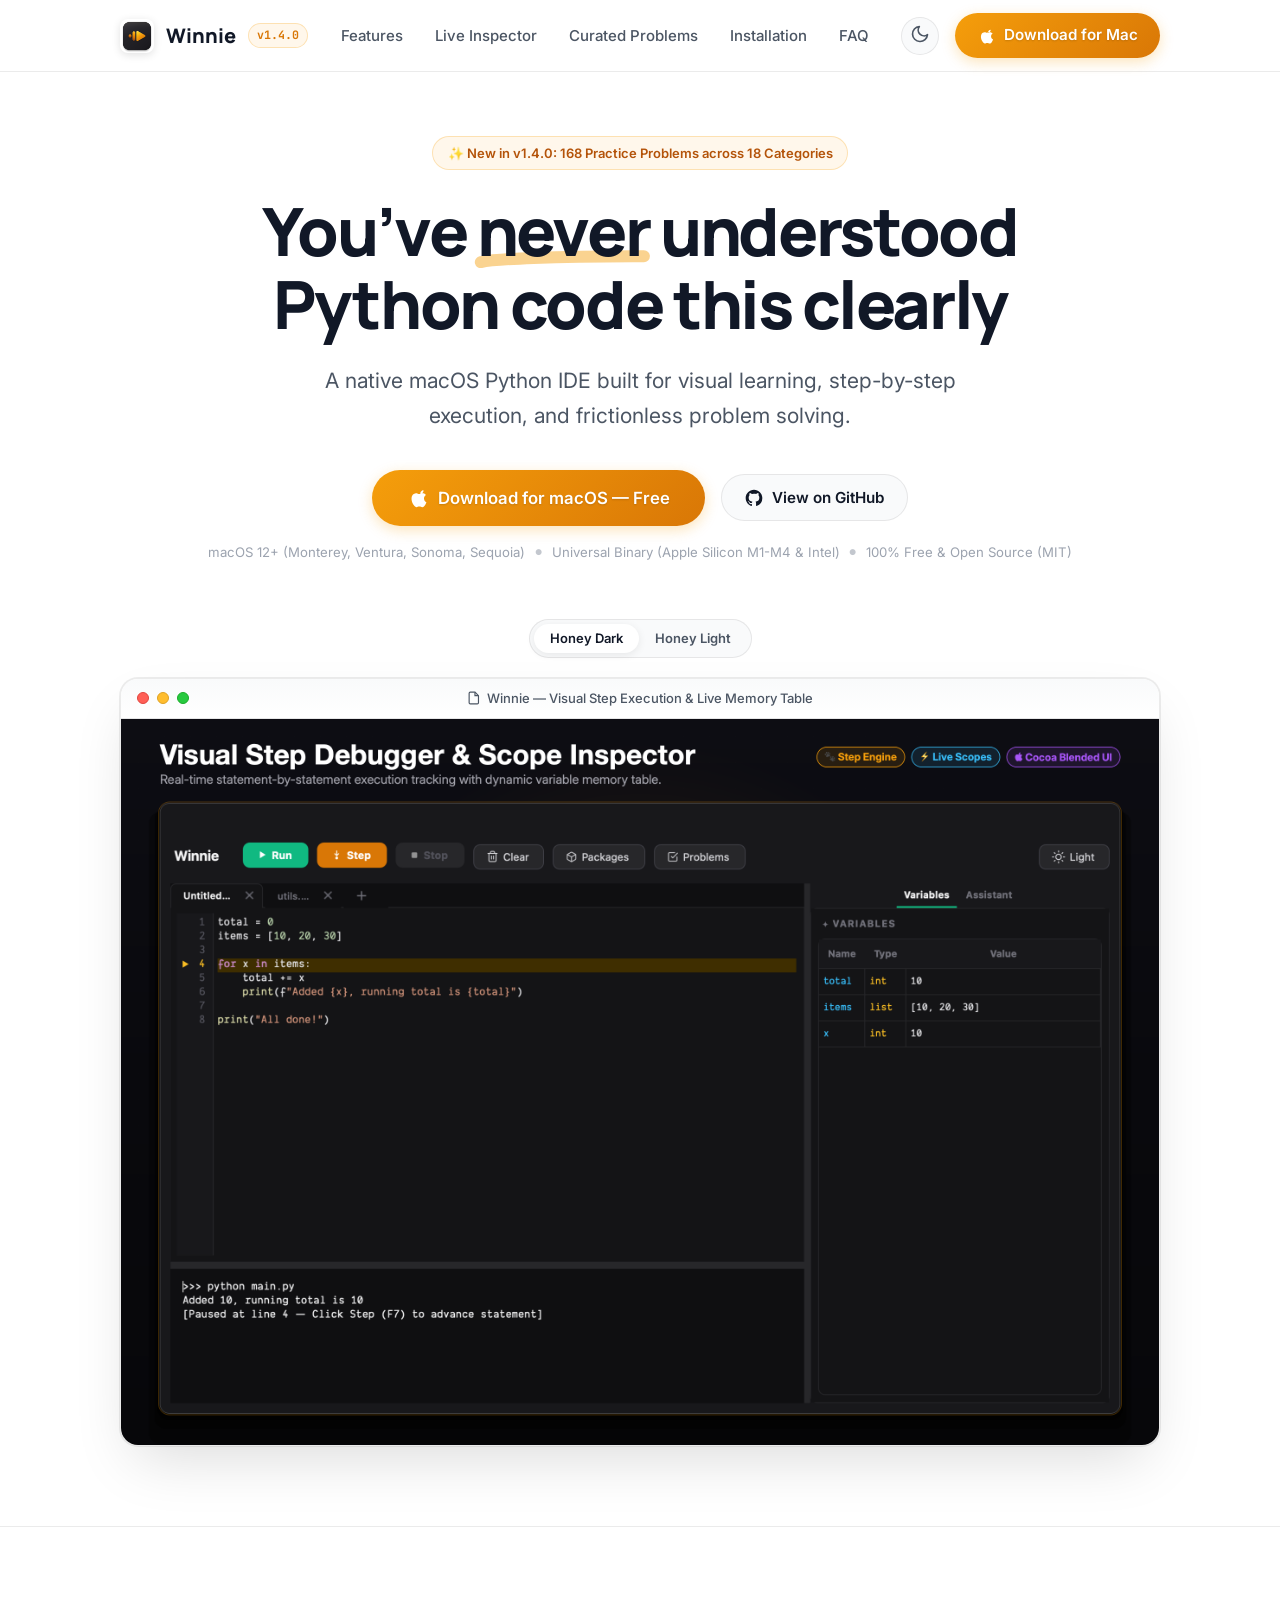
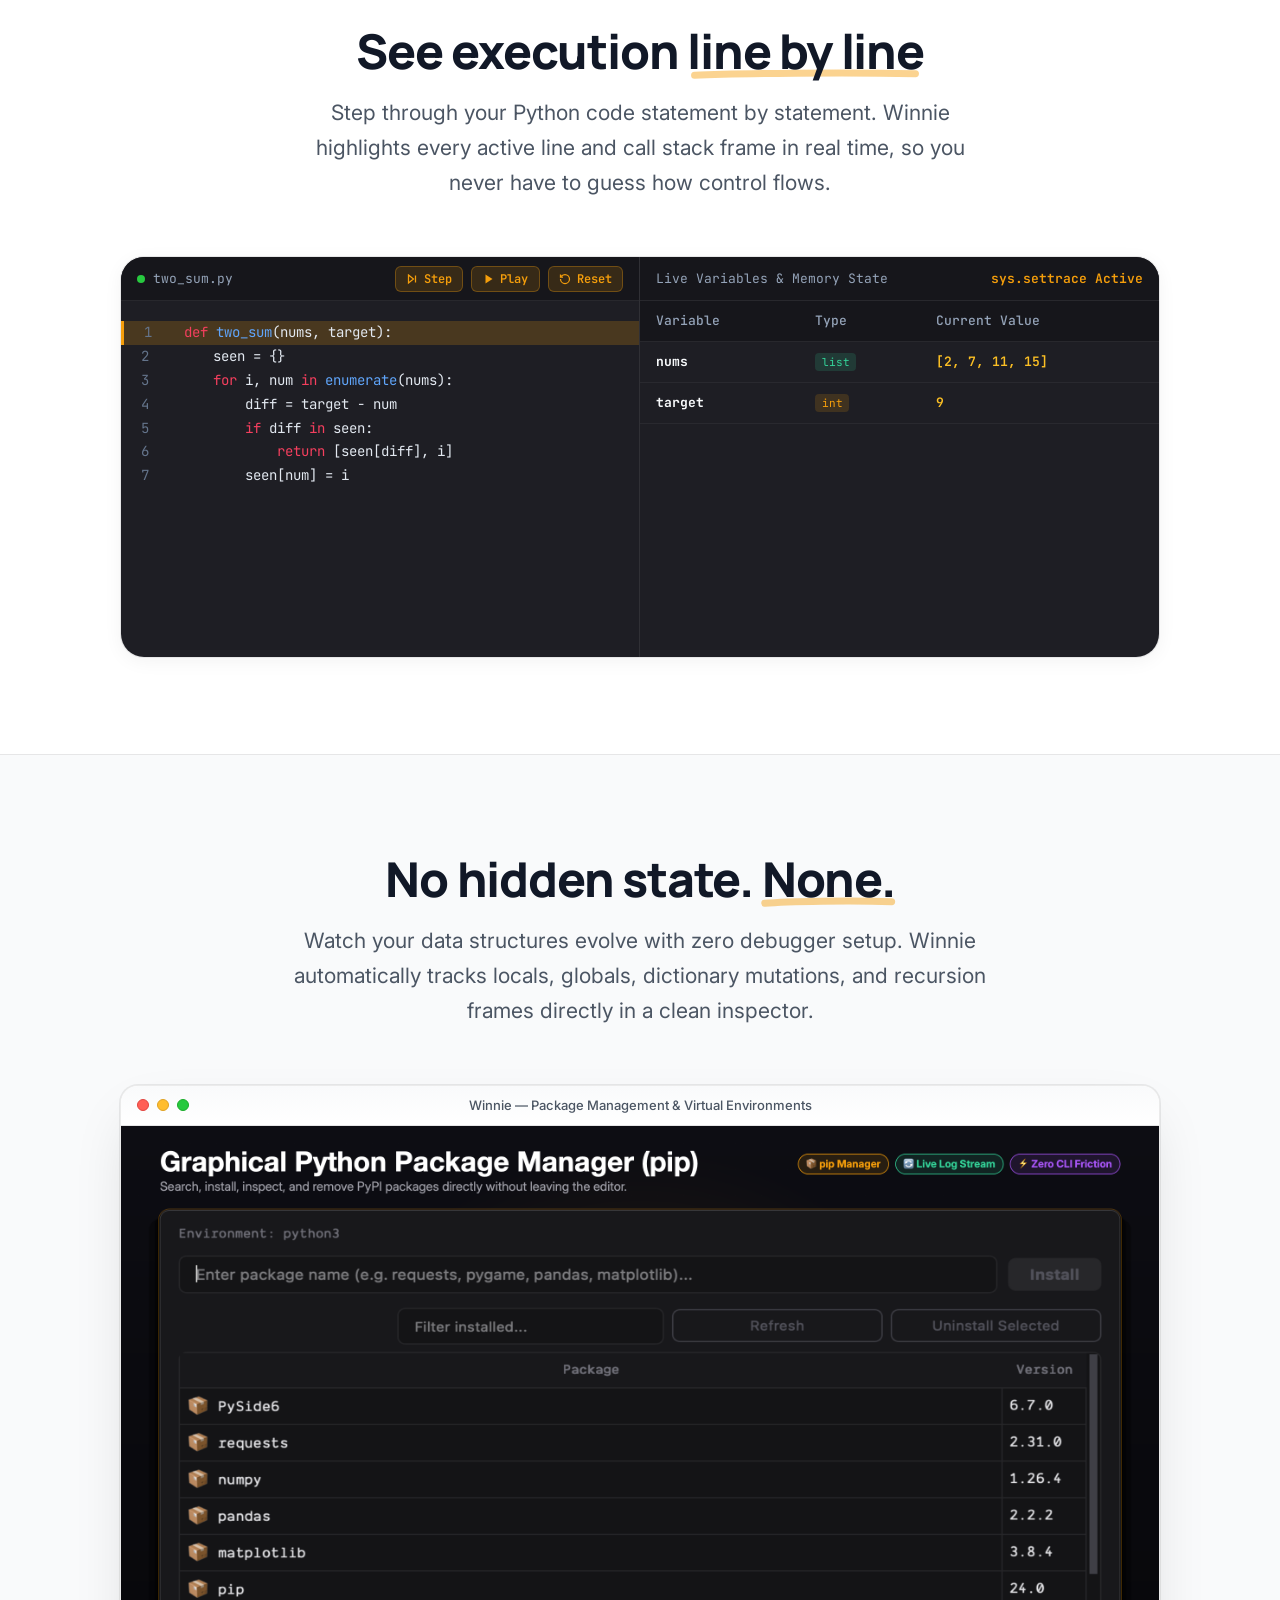
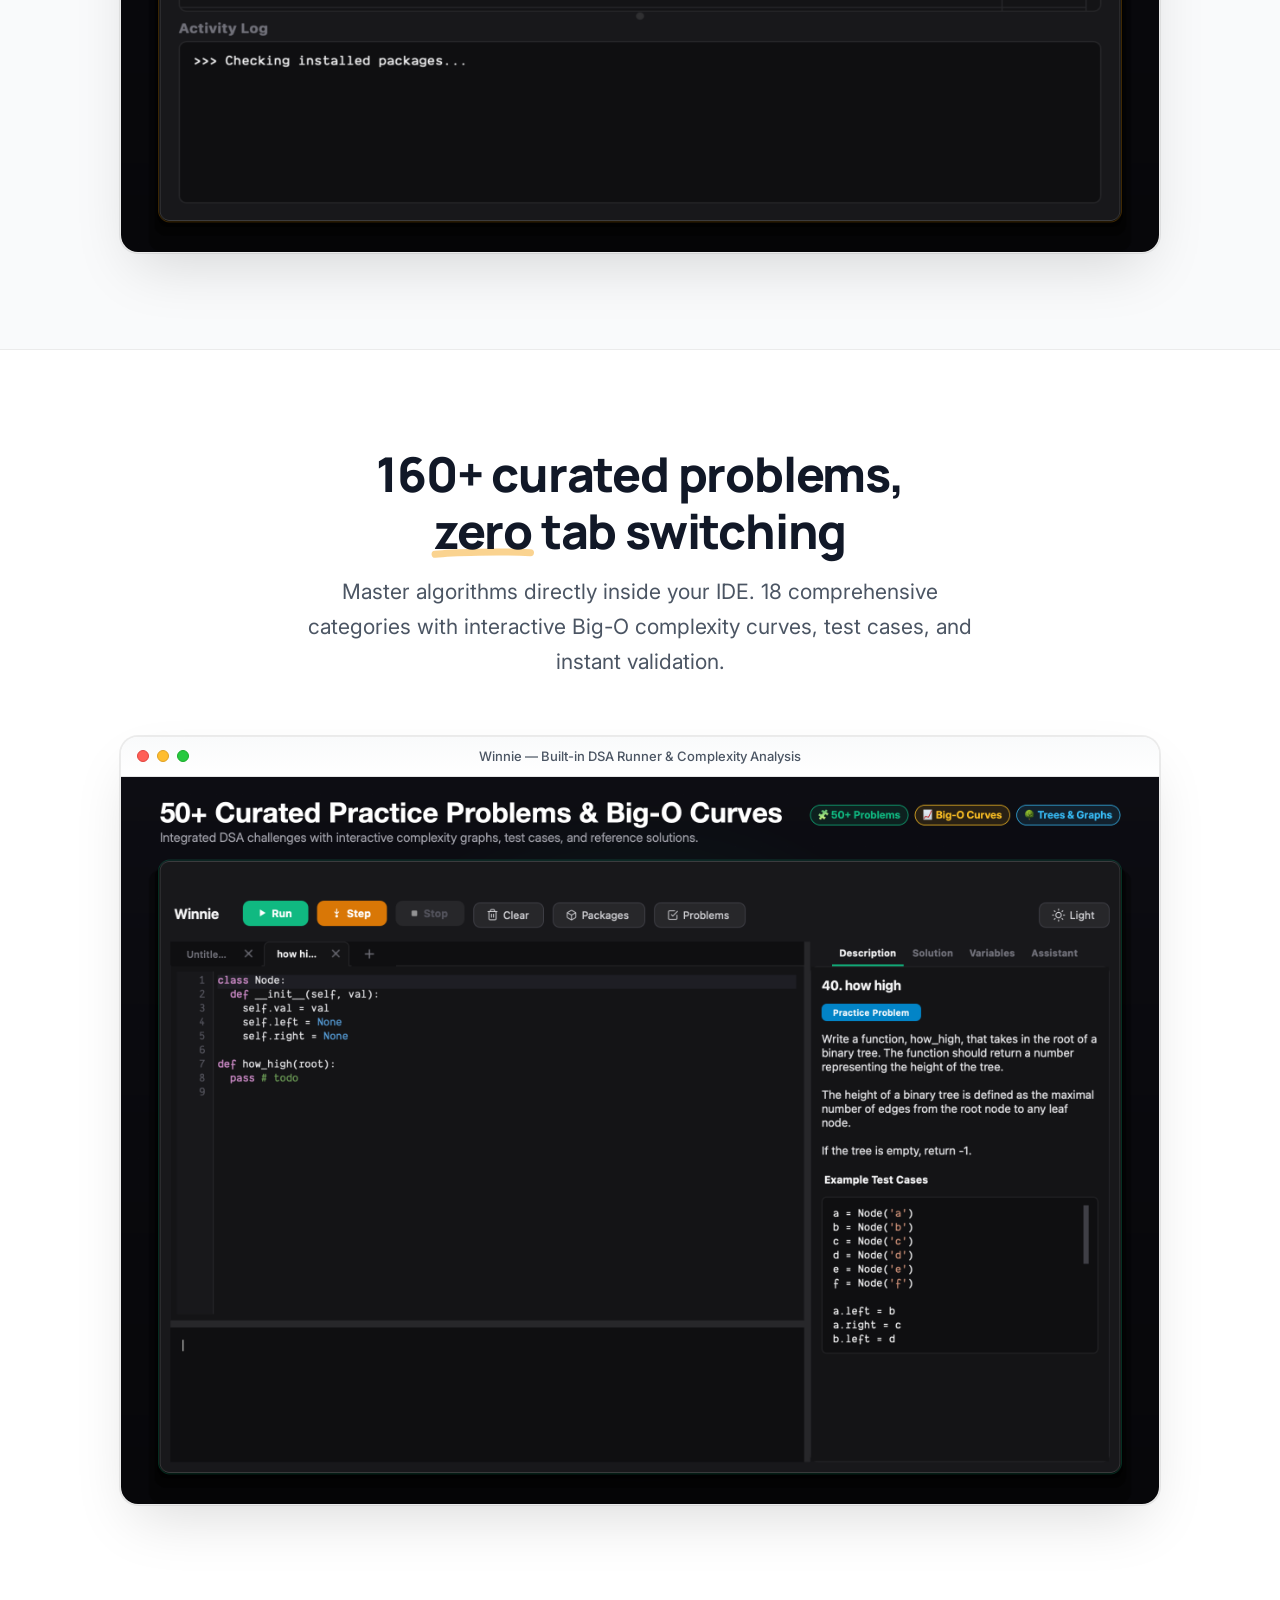
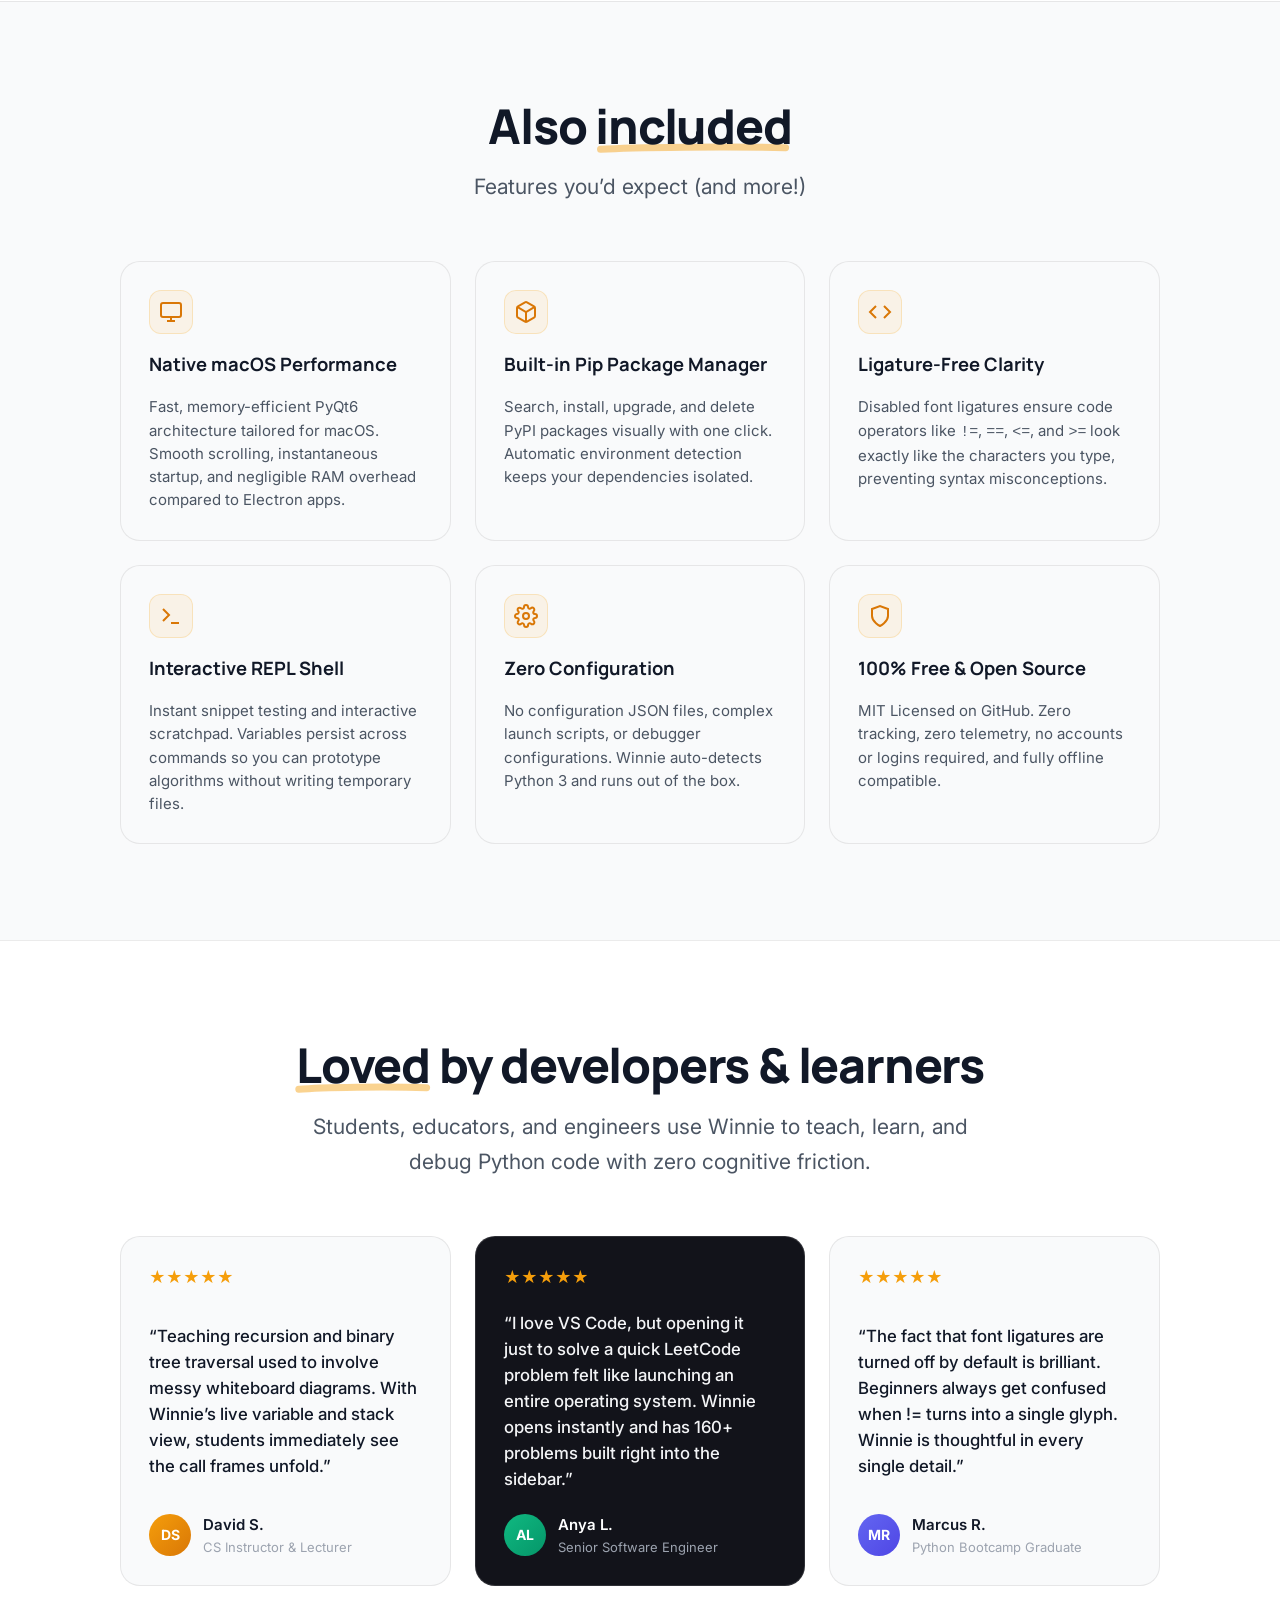
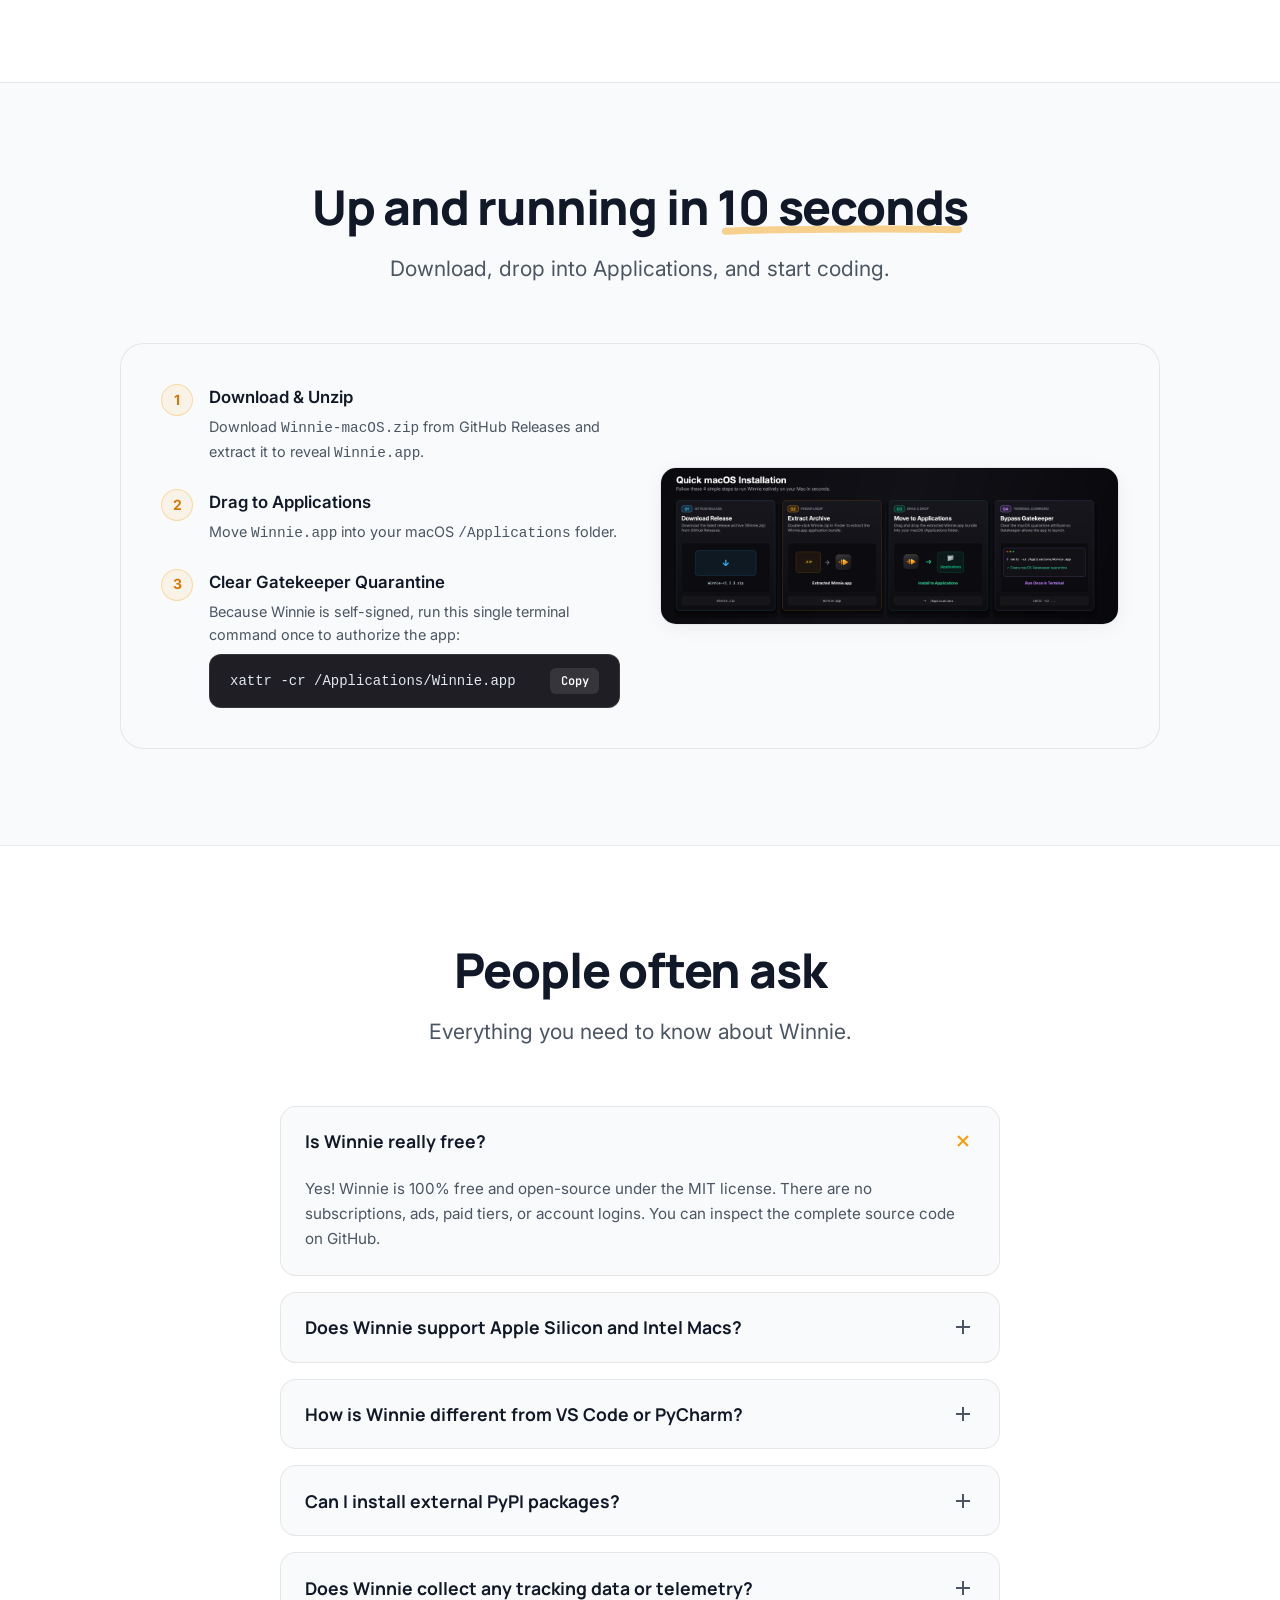
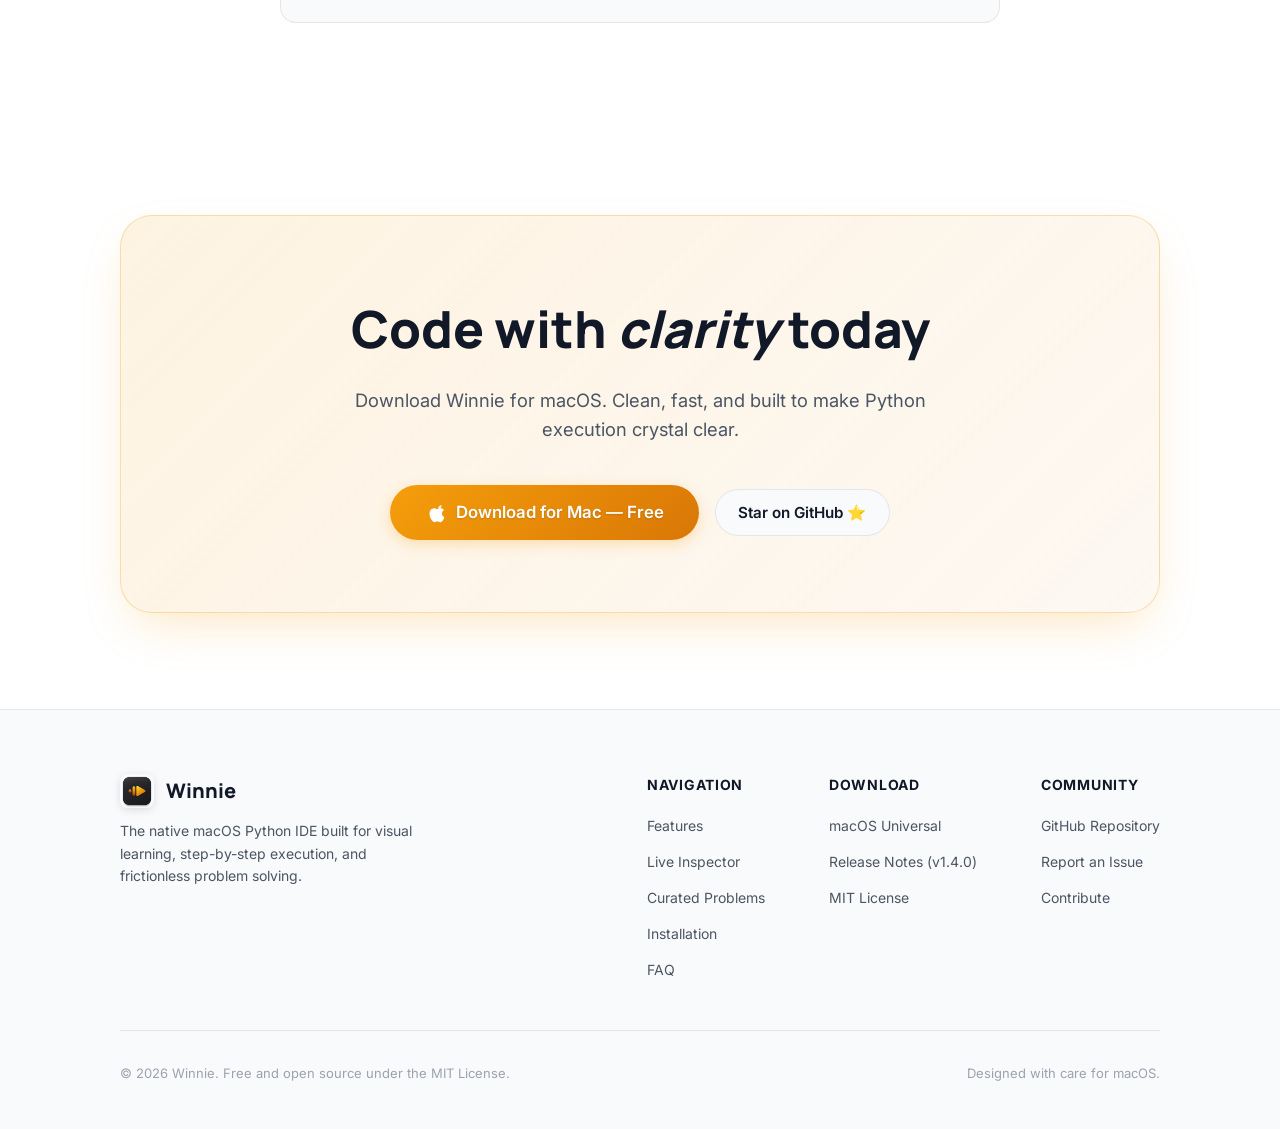
==== index.html @ cd72d13b "Add modern blip-inspired landing page and GitHub Pages deployment workflow" ====
<!DOCTYPE html>
<html lang="en">
<head>
  <meta charset="UTF-8">
  <meta name="viewport" content="width=device-width, initial-scale=1.0">
  <title>Winnie — The Native macOS Python IDE for Visual Learning</title>
  <meta name="description" content="Winnie is a lightweight native macOS Python IDE built for visual learning, statement-by-statement execution, live variable inspection, and 160+ curated DSA practice problems.">
  <link rel="icon" type="image/png" href="assets/Winnie.png">
  <link rel="stylesheet" href="styles.css">
</head>
<body>

  <!-- Site Header / Navigation -->
  <header class="site-header">
    <div class="page-wrap nav-container">
      <a href="#" class="brand-logo" title="Winnie">
        <img src="assets/Winnie.png" alt="Winnie Logo">
        <span>Winnie</span>
        <span class="brand-badge">v1.4.0</span>
      </a>

      <nav class="nav-links">
        <a href="#features">Features</a>
        <a href="#inspector">Live Inspector</a>
        <a href="#problems">Curated Problems</a>
        <a href="#install">Installation</a>
        <a href="#faq">FAQ</a>
      </nav>

      <div class="nav-actions">
        <button id="theme-toggle" class="theme-toggle-btn" aria-label="Toggle Theme" title="Toggle Theme">
          <span id="theme-icon">
            <svg width="20" height="20" viewBox="0 0 24 24" fill="none" stroke="currentColor" stroke-width="2" stroke-linecap="round" stroke-linejoin="round">
              <path d="M21 12.79A9 9 0 1 1 11.21 3 7 7 0 0 0 21 12.79z"></path>
            </svg>
          </span>
        </button>
        <a href="https://github.com/nileshhazra/winnie/releases/latest/download/Winnie-macOS.zip" class="button-brand" title="Download Winnie for macOS">
          <svg width="18" height="18" viewBox="0 0 24 24" fill="currentColor">
            <path d="M18.71 19.5c-.83 1.24-1.71 2.45-3.05 2.47-1.34.03-1.77-.79-3.29-.79-1.53 0-2 .77-3.27.82-1.31.05-2.3-1.32-3.14-2.53C4.25 17 2.94 12.45 4.7 9.39c.87-1.52 2.43-2.48 4.12-2.51 1.28-.02 2.5.87 3.29.87.78 0 2.26-1.07 3.81-.91.65.03 2.47.26 3.64 1.98-.09.06-2.17 1.28-2.15 3.81.03 3.02 2.65 4.03 2.68 4.04-.03.07-.42 1.44-1.38 2.83M15.97 6.37c.62-.75 1.04-1.8 0.92-2.87-.9.04-1.99.6-2.63 1.35-.58.67-1.09 1.74-.95 2.78 1 .08 2.04-.51 2.66-1.26z"/>
          </svg>
          Download for Mac
        </a>
      </div>
    </div>
  </header>

  <!-- Hero Section -->
  <main>
    <section class="hero-section">
      <div class="page-wrap">
        <div class="hero-badge-pill">
          <span>✨ New in v1.4.0: 168 Practice Problems across 18 Categories</span>
        </div>

        <h1 class="text-big-title">
          You’ve <em>never</em> understood Python code this clearly
        </h1>

        <div class="title-wrap" style="margin-top: 1.5rem;">
          <p class="text-headline1">
            A native macOS Python IDE built for visual learning, step-by-step execution, and frictionless problem solving.
          </p>
        </div>

        <div class="hero-cta-group">
          <div class="hero-buttons">
            <a href="https://github.com/nileshhazra/winnie/releases/latest/download/Winnie-macOS.zip" class="button-brand button-brand-large">
              <svg width="22" height="22" viewBox="0 0 24 24" fill="currentColor">
                <path d="M18.71 19.5c-.83 1.24-1.71 2.45-3.05 2.47-1.34.03-1.77-.79-3.29-.79-1.53 0-2 .77-3.27.82-1.31.05-2.3-1.32-3.14-2.53C4.25 17 2.94 12.45 4.7 9.39c.87-1.52 2.43-2.48 4.12-2.51 1.28-.02 2.5.87 3.29.87.78 0 2.26-1.07 3.81-.91.65.03 2.47.26 3.64 1.98-.09.06-2.17 1.28-2.15 3.81.03 3.02 2.65 4.03 2.68 4.04-.03.07-.42 1.44-1.38 2.83M15.97 6.37c.62-.75 1.04-1.8 0.92-2.87-.9.04-1.99.6-2.63 1.35-.58.67-1.09 1.74-.95 2.78 1 .08 2.04-.51 2.66-1.26z"/>
              </svg>
              Download for macOS — Free
            </a>
            <a href="https://github.com/nileshhazra/winnie" target="_blank" rel="noopener" class="button-secondary button-brand-large">
              <svg width="20" height="20" viewBox="0 0 24 24" fill="currentColor">
                <path fill-rule="evenodd" clip-rule="evenodd" d="M12 2C6.477 2 2 6.484 2 12.017c0 4.425 2.865 8.18 6.839 9.504.5.092.682-.217.682-.483 0-.237-.008-.868-.013-1.703-2.782.605-3.369-1.343-3.369-1.343-.454-1.158-1.11-1.466-1.11-1.466-.908-.62.069-.608.069-.608 1.003.07 1.53 1.032 1.53 1.032.892 1.53 2.341 1.088 2.91.832.092-.647.35-1.088.636-1.338-2.22-.253-4.555-1.113-4.555-4.951 0-1.093.39-1.988 1.029-2.688-.103-.253-.446-1.272.098-2.65 0 0 .84-.27 2.75 1.026A9.564 9.564 0 0112 6.844c.85.004 1.705.115 2.504.337 1.909-1.296 2.747-1.027 2.747-1.027.546 1.379.202 2.398.1 2.651.64.7 1.028 1.595 1.028 2.688 0 3.848-2.339 4.695-4.566 4.943.359.309.678.92.678 1.855 0 1.338-.012 2.419-.012 2.747 0 .268.18.58.688.482A10.019 10.019 0 0022 12.017C22 6.484 17.522 2 12 2z"/>
              </svg>
              View on GitHub
            </a>
          </div>

          <div class="hero-subnotes">
            <span>macOS 12+ (Monterey, Ventura, Sonoma, Sequoia)</span>
            <span class="dot">●</span>
            <span>Universal Binary (Apple Silicon M1-M4 &amp; Intel)</span>
            <span class="dot">●</span>
            <span>100% Free &amp; Open Source (MIT)</span>
          </div>
        </div>

        <!-- Showcase Window Mockup with Dark/Light Switcher -->
        <div class="showcase-window-container">
          <div class="window-mode-switch">
            <button id="tab-dark" class="mode-tab active">Honey Dark</button>
            <button id="tab-light" class="mode-tab">Honey Light</button>
          </div>

          <div class="mac-window">
            <div class="mac-titlebar">
              <div class="traffic-lights">
                <span class="close"></span>
                <span class="minimize"></span>
                <span class="zoom"></span>
              </div>
              <div class="window-title">
                <svg width="14" height="14" viewBox="0 0 24 24" fill="none" stroke="currentColor" stroke-width="2">
                  <path d="M14 2H6a2 2 0 0 0-2 2v16a2 2 0 0 0 2 2h12a2 2 0 0 0 2-2V8z"></path>
                  <polyline points="14 2 14 8 20 8"></polyline>
                </svg>
                Winnie — Visual Step Execution &amp; Live Memory Table
              </div>
            </div>
            <div class="window-preview-viewport">
              <img id="showcase-img-dark" src="assets/winnie-dark-showcase.png" alt="Winnie Python IDE in Dark Mode">
              <img id="showcase-img-light" src="assets/winnie-light-showcase.png" alt="Winnie Python IDE in Light Mode" class="hidden">
            </div>
          </div>
        </div>
      </div>
    </section>

    <!-- Section 1: Alternating Big Card - Line by Line Stepping -->
    <section id="features" class="feature-section">
      <div class="page-wrap">
        <div class="lockup">
          <div class="title-wrap">
            <h2 class="text-title1">
              See execution <em>line by line</em>
            </h2>
            <p class="text-headline1" style="margin-top: 1rem;">
              Step through your Python code statement by statement. Winnie highlights every active line and call stack frame in real time, so you never have to guess how control flows.
            </p>
          </div>
        </div>

        <!-- Interactive Stepper Simulator -->
        <div class="feature-card">
          <div class="stepper-widget">
            <!-- Left: Code Stepper -->
            <div class="stepper-editor">
              <div class="stepper-header">
                <div style="display: flex; align-items: center; gap: 0.5rem;">
                  <span style="display: inline-block; width: 8px; height: 8px; border-radius: 50%; background: #27C93F;"></span>
                  <span>two_sum.py</span>
                </div>
                <div class="stepper-controls">
                  <button id="step-btn" class="stepper-btn" title="Step Next Statement">
                    <svg width="12" height="12" viewBox="0 0 24 24" fill="none" stroke="currentColor" stroke-width="2.5"><polygon points="5 4 15 12 5 20 5 4"></polygon><line x1="19" y1="5" x2="19" y2="19"></line></svg>
                    Step
                  </button>
                  <button id="play-btn" class="stepper-btn" title="Auto Step">
                    <svg width="12" height="12" viewBox="0 0 24 24" fill="currentColor"><polygon points="5 3 19 12 5 21 5 3"></polygon></svg>
                    Play
                  </button>
                  <button id="reset-btn" class="stepper-btn" title="Reset execution">
                    <svg width="12" height="12" viewBox="0 0 24 24" fill="none" stroke="currentColor" stroke-width="2.5"><path d="M3 12a9 9 0 1 0 9-9 9.75 9.75 0 0 0-6.74 2.74L3 8"></path><path d="M3 3v5h5"></path></svg>
                    Reset
                  </button>
                </div>
              </div>

              <div class="stepper-code">
                <div class="code-line active" data-line="1">
                  <span class="line-num">1</span>
                  <span class="line-text"><span class="token-keyword">def</span> <span class="token-func">two_sum</span>(nums, target):</span>
                </div>
                <div class="code-line" data-line="2">
                  <span class="line-num">2</span>
                  <span class="line-text">&nbsp;&nbsp;&nbsp;&nbsp;seen = {}</span>
                </div>
                <div class="code-line" data-line="3">
                  <span class="line-num">3</span>
                  <span class="line-text">&nbsp;&nbsp;&nbsp;&nbsp;<span class="token-keyword">for</span> i, num <span class="token-keyword">in</span> <span class="token-func">enumerate</span>(nums):</span>
                </div>
                <div class="code-line" data-line="4">
                  <span class="line-num">4</span>
                  <span class="line-text">&nbsp;&nbsp;&nbsp;&nbsp;&nbsp;&nbsp;&nbsp;&nbsp;diff = target - num</span>
                </div>
                <div class="code-line" data-line="5">
                  <span class="line-num">5</span>
                  <span class="line-text">&nbsp;&nbsp;&nbsp;&nbsp;&nbsp;&nbsp;&nbsp;&nbsp;<span class="token-keyword">if</span> diff <span class="token-keyword">in</span> seen:</span>
                </div>
                <div class="code-line" data-line="6">
                  <span class="line-num">6</span>
                  <span class="line-text">&nbsp;&nbsp;&nbsp;&nbsp;&nbsp;&nbsp;&nbsp;&nbsp;&nbsp;&nbsp;&nbsp;&nbsp;<span class="token-keyword">return</span> [seen[diff], i]</span>
                </div>
                <div class="code-line" data-line="7">
                  <span class="line-num">7</span>
                  <span class="line-text">&nbsp;&nbsp;&nbsp;&nbsp;&nbsp;&nbsp;&nbsp;&nbsp;seen[num] = i</span>
                </div>
              </div>
            </div>

            <!-- Right: Live Variable Inspector Table -->
            <div class="stepper-inspector">
              <div class="stepper-header">
                <span>Live Variables &amp; Memory State</span>
                <span style="color: #F59E0B; font-weight: 600;">sys.settrace Active</span>
              </div>
              <table class="inspector-table">
                <thead>
                  <tr>
                    <th>Variable</th>
                    <th>Type</th>
                    <th>Current Value</th>
                  </tr>
                </thead>
                <tbody id="inspector-body">
                  <!-- Populated dynamically via JS -->
                </tbody>
              </table>
            </div>
          </div>
        </div>
      </div>
    </section>

    <!-- Section 2: Alternating Big Card - Live Memory Inspector -->
    <section id="inspector" class="feature-section" style="background-color: var(--bg-page-alt);">
      <div class="page-wrap">
        <div class="lockup">
          <div class="title-wrap">
            <h2 class="text-title1">
              No hidden state. <em>None.</em>
            </h2>
            <p class="text-headline1" style="margin-top: 1rem;">
              Watch your data structures evolve with zero debugger setup. Winnie automatically tracks locals, globals, dictionary mutations, and recursion frames directly in a clean inspector.
            </p>
          </div>
        </div>

        <div class="mac-window">
          <div class="mac-titlebar">
            <div class="traffic-lights">
              <span class="close"></span>
              <span class="minimize"></span>
              <span class="zoom"></span>
            </div>
            <div class="window-title">
              Winnie — Package Management &amp; Virtual Environments
            </div>
          </div>
          <div class="window-preview-viewport">
            <img src="assets/winnie-packages-showcase.png" alt="Winnie Package Manager and Live Environment">
          </div>
        </div>
      </div>
    </section>

    <!-- Section 3: Alternating Big Card - Curated DSA Problem Suite -->
    <section id="problems" class="feature-section">
      <div class="page-wrap">
        <div class="lockup">
          <div class="title-wrap">
            <h2 class="text-title1">
              160+ curated problems, <em>zero</em> tab switching
            </h2>
            <p class="text-headline1" style="margin-top: 1rem;">
              Master algorithms directly inside your IDE. 18 comprehensive categories with interactive Big-O complexity curves, test cases, and instant validation.
            </p>
          </div>
        </div>

        <div class="mac-window">
          <div class="mac-titlebar">
            <div class="traffic-lights">
              <span class="close"></span>
              <span class="minimize"></span>
              <span class="zoom"></span>
            </div>
            <div class="window-title">
              Winnie — Built-in DSA Runner &amp; Complexity Analysis
            </div>
          </div>
          <div class="window-preview-viewport">
            <img src="assets/winnie-problems-showcase.png" alt="Winnie Curated Problems with Big-O Complexity Graph">
          </div>
        </div>
      </div>
    </section>

    <!-- Section 4: Bento Grid ("Also included") -->
    <section class="feature-section" style="background-color: var(--bg-page-alt);">
      <div class="page-wrap">
        <div class="lockup">
          <div class="title-wrap">
            <h2 class="text-title1">
              Also <em>included</em>
            </h2>
            <p class="text-headline1" style="margin-top: 1rem;">
              Features you’d expect (and more!)
            </p>
          </div>
        </div>

        <div class="bento-grid">
          <!-- Card 1 -->
          <div class="bento-card">
            <div class="bento-icon">
              <svg width="24" height="24" viewBox="0 0 24 24" fill="none" stroke="currentColor" stroke-width="2">
                <rect x="2" y="3" width="20" height="14" rx="2" ry="2"></rect>
                <line x1="8" y1="21" x2="16" y2="21"></line>
                <line x1="12" y1="17" x2="12" y2="21"></line>
              </svg>
            </div>
            <h4>Native macOS Performance</h4>
            <p>Fast, memory-efficient PyQt6 architecture tailored for macOS. Smooth scrolling, instantaneous startup, and negligible RAM overhead compared to Electron apps.</p>
          </div>

          <!-- Card 2 -->
          <div class="bento-card">
            <div class="bento-icon">
              <svg width="24" height="24" viewBox="0 0 24 24" fill="none" stroke="currentColor" stroke-width="2">
                <path d="M21 16V8a2 2 0 0 0-1-1.73l-7-4a2 2 0 0 0-2 0l-7 4A2 2 0 0 0 3 8v8a2 2 0 0 0 1 1.73l7 4a2 2 0 0 0 2 0l7-4A2 2 0 0 0 21 16z"></path>
                <polyline points="3.27 6.96 12 12.01 20.73 6.96"></polyline>
                <line x1="12" y1="22.08" x2="12" y2="12"></line>
              </svg>
            </div>
            <h4>Built-in Pip Package Manager</h4>
            <p>Search, install, upgrade, and delete PyPI packages visually with one click. Automatic environment detection keeps your dependencies isolated.</p>
          </div>

          <!-- Card 3 -->
          <div class="bento-card">
            <div class="bento-icon">
              <svg width="24" height="24" viewBox="0 0 24 24" fill="none" stroke="currentColor" stroke-width="2">
                <polyline points="16 18 22 12 16 6"></polyline>
                <polyline points="8 6 2 12 8 18"></polyline>
              </svg>
            </div>
            <h4>Ligature-Free Clarity</h4>
            <p>Disabled font ligatures ensure code operators like <code>!=</code>, <code>==</code>, <code>&lt;=</code>, and <code>&gt;=</code> look exactly like the characters you type, preventing syntax misconceptions.</p>
          </div>

          <!-- Card 4 -->
          <div class="bento-card">
            <div class="bento-icon">
              <svg width="24" height="24" viewBox="0 0 24 24" fill="none" stroke="currentColor" stroke-width="2">
                <polyline points="4 17 10 11 4 5"></polyline>
                <line x1="12" y1="19" x2="20" y2="19"></line>
              </svg>
            </div>
            <h4>Interactive REPL Shell</h4>
            <p>Instant snippet testing and interactive scratchpad. Variables persist across commands so you can prototype algorithms without writing temporary files.</p>
          </div>

          <!-- Card 5 -->
          <div class="bento-card">
            <div class="bento-icon">
              <svg width="24" height="24" viewBox="0 0 24 24" fill="none" stroke="currentColor" stroke-width="2">
                <circle cx="12" cy="12" r="3"></circle>
                <path d="M19.4 15a1.65 1.65 0 0 0 .33 1.82l.06.06a2 2 0 0 1 0 2.83 2 2 0 0 1-2.83 0l-.06-.06a1.65 1.65 0 0 0-1.82-.33 1.65 1.65 0 0 0-1 1.51V21a2 2 0 0 1-2 2 2 2 0 0 1-2-2v-.09A1.65 1.65 0 0 0 9 19.4a1.65 1.65 0 0 0-1.82.33l-.06.06a2 2 0 0 1-2.83 0 2 2 0 0 1 0-2.83l.06-.06a1.65 1.65 0 0 0 .33-1.82 1.65 1.65 0 0 0-1.51-1H3a2 2 0 0 1-2-2 2 2 0 0 1 2-2h.09A1.65 1.65 0 0 0 4.6 9a1.65 1.65 0 0 0-.33-1.82l-.06-.06a2 2 0 0 1 0-2.83 2 2 0 0 1 2.83 0l.06.06a1.65 1.65 0 0 0 1.82.33H9a1.65 1.65 0 0 0 1-1.51V3a2 2 0 0 1 2-2 2 2 0 0 1 2 2v.09a1.65 1.65 0 0 0 1 1.51 1.65 1.65 0 0 0 1.82-.33l.06-.06a2 2 0 0 1 2.83 0 2 2 0 0 1 0 2.83l-.06.06a1.65 1.65 0 0 0-.33 1.82V9a1.65 1.65 0 0 0 1.51 1H21a2 2 0 0 1 2 2 2 2 0 0 1-2 2h-.09a1.65 1.65 0 0 0-1.51 1z"></path>
              </svg>
            </div>
            <h4>Zero Configuration</h4>
            <p>No configuration JSON files, complex launch scripts, or debugger configurations. Winnie auto-detects Python 3 and runs out of the box.</p>
          </div>

          <!-- Card 6 -->
          <div class="bento-card">
            <div class="bento-icon">
              <svg width="24" height="24" viewBox="0 0 24 24" fill="none" stroke="currentColor" stroke-width="2">
                <path d="M12 22s8-4 8-10V5l-8-3-8 3v7c0 6 8 10 8 10z"></path>
              </svg>
            </div>
            <h4>100% Free &amp; Open Source</h4>
            <p>MIT Licensed on GitHub. Zero tracking, zero telemetry, no accounts or logins required, and fully offline compatible.</p>
          </div>
        </div>
      </div>
    </section>

    <!-- Section 5: Social Proof / Reviews -->
    <section class="feature-section">
      <div class="page-wrap">
        <div class="lockup">
          <div class="title-wrap">
            <h2 class="text-title1">
              <em>Loved</em> by developers &amp; learners
            </h2>
            <p class="text-headline1" style="margin-top: 1rem;">
              Students, educators, and engineers use Winnie to teach, learn, and debug Python code with zero cognitive friction.
            </p>
          </div>
        </div>

        <div class="reviews-grid">
          <!-- Review 1 -->
          <div class="review-card">
            <div class="review-stars">★★★★★</div>
            <p class="review-quote">
              “Teaching recursion and binary tree traversal used to involve messy whiteboard diagrams. With Winnie’s live variable and stack view, students immediately see the call frames unfold.”
            </p>
            <div class="reviewer-meta">
              <div class="reviewer-avatar">DS</div>
              <div>
                <div class="reviewer-name">David S.</div>
                <div class="reviewer-role">CS Instructor &amp; Lecturer</div>
              </div>
            </div>
          </div>

          <!-- Review 2 (Dark Card for Visual Depth like Blip) -->
          <div class="review-card dark-card">
            <div class="review-stars">★★★★★</div>
            <p class="review-quote">
              “I love VS Code, but opening it just to solve a quick LeetCode problem felt like launching an entire operating system. Winnie opens instantly and has 160+ problems built right into the sidebar.”
            </p>
            <div class="reviewer-meta">
              <div class="reviewer-avatar" style="background: linear-gradient(135deg, #10B981, #059669);">AL</div>
              <div>
                <div class="reviewer-name">Anya L.</div>
                <div class="reviewer-role">Senior Software Engineer</div>
              </div>
            </div>
          </div>

          <!-- Review 3 -->
          <div class="review-card">
            <div class="review-stars">★★★★★</div>
            <p class="review-quote">
              “The fact that font ligatures are turned off by default is brilliant. Beginners always get confused when != turns into a single glyph. Winnie is thoughtful in every single detail.”
            </p>
            <div class="reviewer-meta">
              <div class="reviewer-avatar" style="background: linear-gradient(135deg, #6366F1, #4F46E5);">MR</div>
              <div>
                <div class="reviewer-name">Marcus R.</div>
                <div class="reviewer-role">Python Bootcamp Graduate</div>
              </div>
            </div>
          </div>
        </div>
      </div>
    </section>

    <!-- Section 6: Installation Guide -->
    <section id="install" class="feature-section" style="background-color: var(--bg-page-alt);">
      <div class="page-wrap">
        <div class="lockup">
          <div class="title-wrap">
            <h2 class="text-title1">
              Up and running in <em>10 seconds</em>
            </h2>
            <p class="text-headline1" style="margin-top: 1rem;">
              Download, drop into Applications, and start coding.
            </p>
          </div>
        </div>

        <div class="install-card">
          <div class="install-steps">
            <div class="step-item">
              <div class="step-num">1</div>
              <div class="step-content">
                <h4>Download &amp; Unzip</h4>
                <p>Download <code>Winnie-macOS.zip</code> from GitHub Releases and extract it to reveal <code>Winnie.app</code>.</p>
              </div>
            </div>

            <div class="step-item">
              <div class="step-num">2</div>
              <div class="step-content">
                <h4>Drag to Applications</h4>
                <p>Move <code>Winnie.app</code> into your macOS <code>/Applications</code> folder.</p>
              </div>
            </div>

            <div class="step-item">
              <div class="step-num">3</div>
              <div class="step-content">
                <h4>Clear Gatekeeper Quarantine</h4>
                <p>Because Winnie is self-signed, run this single terminal command once to authorize the app:</p>
                <div class="command-box">
                  <code>xattr -cr /Applications/Winnie.app</code>
                  <button id="copy-cmd-btn" class="copy-btn">Copy</button>
                </div>
              </div>
            </div>
          </div>

          <div style="text-align: center;">
            <img src="assets/installation-guide.png" alt="macOS Drag to Applications and Gatekeeper authorization" style="border-radius: 1rem; border: 1px solid var(--border-card); box-shadow: var(--shadow-md);">
          </div>
        </div>
      </div>
    </section>

    <!-- Section 7: FAQ Accordions -->
    <section id="faq" class="feature-section">
      <div class="text-wrap">
        <div class="lockup">
          <div class="title-wrap">
            <h2 class="text-title1">
              People often ask
            </h2>
            <p class="text-headline1" style="margin-top: 1rem;">
              Everything you need to know about Winnie.
            </p>
          </div>
        </div>

        <div class="faq-list">
          <div class="faq-item open">
            <button class="faq-question">
              <span>Is Winnie really free?</span>
              <svg class="faq-icon" viewBox="0 0 24 24" fill="none" stroke="currentColor" stroke-width="2">
                <line x1="12" y1="5" x2="12" y2="19"></line>
                <line x1="5" y1="12" x2="19" y2="12"></line>
              </svg>
            </button>
            <div class="faq-answer">
              <p>Yes! Winnie is 100% free and open-source under the MIT license. There are no subscriptions, ads, paid tiers, or account logins. You can inspect the complete source code on GitHub.</p>
            </div>
          </div>

          <div class="faq-item">
            <button class="faq-question">
              <span>Does Winnie support Apple Silicon and Intel Macs?</span>
              <svg class="faq-icon" viewBox="0 0 24 24" fill="none" stroke="currentColor" stroke-width="2">
                <line x1="12" y1="5" x2="12" y2="19"></line>
                <line x1="5" y1="12" x2="19" y2="12"></line>
              </svg>
            </button>
            <div class="faq-answer">
              <p>Yes. Winnie is compiled as a Universal 2 macOS application. It runs natively on all M1, M2, M3, and M4 Apple Silicon Macs as well as Intel-based Macs running macOS 12 (Monterey) or newer.</p>
            </div>
          </div>

          <div class="faq-item">
            <button class="faq-question">
              <span>How is Winnie different from VS Code or PyCharm?</span>
              <svg class="faq-icon" viewBox="0 0 24 24" fill="none" stroke="currentColor" stroke-width="2">
                <line x1="12" y1="5" x2="12" y2="19"></line>
                <line x1="5" y1="12" x2="19" y2="12"></line>
              </svg>
            </button>
            <div class="faq-answer">
              <p>Heavy IDEs like PyCharm and VS Code are powerful for large production repositories, but require configuring JSON launch files, interpreter paths, and debugger plugins just to inspect simple loops. Winnie is purpose-built for visual understanding: step execution and variable tracing work instantly without configuration, with 160+ algorithmic challenges ready to solve.</p>
            </div>
          </div>

          <div class="faq-item">
            <button class="faq-question">
              <span>Can I install external PyPI packages?</span>
              <svg class="faq-icon" viewBox="0 0 24 24" fill="none" stroke="currentColor" stroke-width="2">
                <line x1="12" y1="5" x2="12" y2="19"></line>
                <line x1="5" y1="12" x2="19" y2="12"></line>
              </svg>
            </button>
            <div class="faq-answer">
              <p>Absolutely. Winnie includes a built-in visual Package Manager window that searches PyPI and lets you install packages like <code>requests</code>, <code>numpy</code>, or <code>pygame</code> directly into your environment.</p>
            </div>
          </div>

          <div class="faq-item">
            <button class="faq-question">
              <span>Does Winnie collect any tracking data or telemetry?</span>
              <svg class="faq-icon" viewBox="0 0 24 24" fill="none" stroke="currentColor" stroke-width="2">
                <line x1="12" y1="5" x2="12" y2="19"></line>
                <line x1="5" y1="12" x2="19" y2="12"></line>
              </svg>
            </button>
            <div class="faq-answer">
              <p>Zero. Winnie has no telemetry, no analytics, no network pings, and does not require an internet connection to run your code or practice problems. Your code stays completely on your machine.</p>
            </div>
          </div>
        </div>
      </div>
    </section>

    <!-- Final Call to Action -->
    <section class="final-cta-section">
      <div class="page-wrap">
        <div class="cta-banner">
          <h2>Code with <em>clarity</em> today</h2>
          <p>Download Winnie for macOS. Clean, fast, and built to make Python execution crystal clear.</p>
          <div class="hero-buttons">
            <a href="https://github.com/nileshhazra/winnie/releases/latest/download/Winnie-macOS.zip" class="button-brand button-brand-large">
              <svg width="22" height="22" viewBox="0 0 24 24" fill="currentColor">
                <path d="M18.71 19.5c-.83 1.24-1.71 2.45-3.05 2.47-1.34.03-1.77-.79-3.29-.79-1.53 0-2 .77-3.27.82-1.31.05-2.3-1.32-3.14-2.53C4.25 17 2.94 12.45 4.7 9.39c.87-1.52 2.43-2.48 4.12-2.51 1.28-.02 2.5.87 3.29.87.78 0 2.26-1.07 3.81-.91.65.03 2.47.26 3.64 1.98-.09.06-2.17 1.28-2.15 3.81.03 3.02 2.65 4.03 2.68 4.04-.03.07-.42 1.44-1.38 2.83M15.97 6.37c.62-.75 1.04-1.8 0.92-2.87-.9.04-1.99.6-2.63 1.35-.58.67-1.09 1.74-.95 2.78 1 .08 2.04-.51 2.66-1.26z"/>
              </svg>
              Download for Mac — Free
            </a>
            <a href="https://github.com/nileshhazra/winnie" target="_blank" rel="noopener" class="button-secondary button-brand-large">
              Star on GitHub ⭐
            </a>
          </div>
        </div>
      </div>
    </section>
  </main>

  <!-- Site Footer -->
  <footer class="site-footer">
    <div class="page-wrap">
      <div class="footer-grid">
        <div class="footer-brand">
          <div class="brand-logo">
            <img src="assets/Winnie.png" alt="Winnie">
            <span>Winnie</span>
          </div>
          <p>The native macOS Python IDE built for visual learning, step-by-step execution, and frictionless problem solving.</p>
        </div>

        <div class="footer-columns">
          <div class="footer-column">
            <h5>Navigation</h5>
            <ul>
              <li><a href="#features">Features</a></li>
              <li><a href="#inspector">Live Inspector</a></li>
              <li><a href="#problems">Curated Problems</a></li>
              <li><a href="#install">Installation</a></li>
              <li><a href="#faq">FAQ</a></li>
            </ul>
          </div>

          <div class="footer-column">
            <h5>Download</h5>
            <ul>
              <li><a href="https://github.com/nileshhazra/winnie/releases/latest/download/Winnie-macOS.zip">macOS Universal</a></li>
              <li><a href="https://github.com/nileshhazra/winnie/releases">Release Notes (v1.4.0)</a></li>
              <li><a href="https://github.com/nileshhazra/winnie/blob/main/LICENSE">MIT License</a></li>
            </ul>
          </div>

          <div class="footer-column">
            <h5>Community</h5>
            <ul>
              <li><a href="https://github.com/nileshhazra/winnie" target="_blank" rel="noopener">GitHub Repository</a></li>
              <li><a href="https://github.com/nileshhazra/winnie/issues" target="_blank" rel="noopener">Report an Issue</a></li>
              <li><a href="https://github.com/nileshhazra/winnie/pulls" target="_blank" rel="noopener">Contribute</a></li>
            </ul>
          </div>
        </div>
      </div>

      <div class="footer-bottom">
        <span>© 2026 Winnie. Free and open source under the MIT License.</span>
        <span>Designed with care for macOS.</span>
      </div>
    </div>
  </footer>

  <script src="script.js"></script>
</body>
</html>
---- styles.css ----
@import url('https://fonts.googleapis.com/css2?family=Inter:wght@400;500;600;700&family=JetBrains+Mono:wght@400;500;600&family=Manrope:wght@400;500;600;700;800&display=swap');

:root {
  --font-family: 'Inter', -apple-system, BlinkMacSystemFont, "Segoe UI", Roboto, sans-serif;
  --font-family-brand: 'Manrope', var(--font-family);
  --font-family-mono: 'JetBrains Mono', SFMono-Regular, Menlo, Monaco, Consolas, monospace;

  /* Honey Amber Brand Colors */
  --color-brand: #F59E0B;
  --color-brand-dark: #D97706;
  --color-brand-deep: #B45309;
  --color-brand-glow: rgba(245, 158, 11, 0.28);
  --color-brand-subtle: rgba(245, 158, 11, 0.08);
  --color-brand-tint: #FEF3C7;

  /* Light Theme (Default) */
  --bg-page: #FFFFFF;
  --bg-page-alt: #F9FAFB;
  --bg-header: rgba(255, 255, 255, 0.86);
  --bg-card: #F9FAFB;
  --bg-card-hover: #F3F4F6;
  --bg-card-solid: #FFFFFF;
  --bg-input: #F3F4F6;
  --border-card: rgba(0, 0, 0, 0.08);
  --border-card-hover: rgba(245, 158, 11, 0.35);
  --text-primary: #111827;
  --text-secondary: #4B5563;
  --text-tertiary: #9CA3AF;
  --text-quaternary: #D1D5DB;
  --shadow-sm: 0 1px 2px rgba(0, 0, 0, 0.05);
  --shadow-md: 0 4px 20px -2px rgba(0, 0, 0, 0.06);
  --shadow-lg: 0 20px 45px -10px rgba(0, 0, 0, 0.09);
  --shadow-window: 0 25px 60px -15px rgba(0, 0, 0, 0.15), 0 0 0 1px rgba(0, 0, 0, 0.07);
  --code-bg: #1E1E24;
  --code-header: #16161B;
  --code-text: #E2E8F0;
}

[data-theme="dark"] {
  --bg-page: #0C0D12;
  --bg-page-alt: #12131A;
  --bg-header: rgba(12, 13, 18, 0.88);
  --bg-card: #151722;
  --bg-card-hover: #1D2030;
  --bg-card-solid: #171924;
  --bg-input: #1F2231;
  --border-card: rgba(255, 255, 255, 0.08);
  --border-card-hover: rgba(245, 158, 11, 0.45);
  --text-primary: #F9FAFB;
  --text-secondary: #9CA3AF;
  --text-tertiary: #6B7280;
  --text-quaternary: #374151;
  --shadow-sm: 0 1px 2px rgba(0, 0, 0, 0.3);
  --shadow-md: 0 6px 24px -2px rgba(0, 0, 0, 0.4);
  --shadow-lg: 0 24px 50px -10px rgba(0, 0, 0, 0.55);
  --shadow-window: 0 30px 80px -20px rgba(0, 0, 0, 0.8), 0 0 0 1px rgba(255, 255, 255, 0.1);
  --code-bg: #13141C;
  --code-header: #0F1017;
  --code-text: #E5E7EB;
}

*, *::before, *::after {
  box-sizing: border-box;
  margin: 0;
  padding: 0;
}

html {
  scroll-behavior: smooth;
  -webkit-font-smoothing: antialiased;
  -moz-osx-font-smoothing: grayscale;
}

body {
  font-family: var(--font-family);
  font-size: 1rem;
  line-height: 1.6;
  color: var(--text-primary);
  background-color: var(--bg-page);
  transition: background-color 0.25s ease, color 0.25s ease;
  overflow-x: hidden;
}

a {
  color: inherit;
  text-decoration: none;
  transition: color 0.15s ease;
}

img, video {
  display: block;
  max-width: 100%;
}

button {
  font-family: inherit;
  cursor: pointer;
  border: none;
  outline: none;
  background: none;
}

/* Typography matching Blip.net */
.text-big-title {
  font-family: var(--font-family-brand);
  font-size: clamp(2.5rem, 5.2vw, 4.25rem);
  font-weight: 800;
  line-height: 1.1;
  letter-spacing: -0.035em;
  text-wrap: balance;
  color: var(--text-primary);
}

.text-title1 {
  font-family: var(--font-family-brand);
  font-size: clamp(1.85rem, 3.8vw, 3rem);
  font-weight: 800;
  line-height: 1.18;
  letter-spacing: -0.025em;
  text-wrap: balance;
  color: var(--text-primary);
}

.text-headline1 {
  font-size: clamp(1.1rem, 2vw, 1.32rem);
  font-weight: 400;
  line-height: 1.65;
  color: var(--text-secondary);
  text-wrap: pretty;
}

.text-headline2 {
  font-size: 1.125rem;
  font-weight: 600;
  line-height: 1.45;
  color: var(--text-primary);
}

.text-callout {
  font-size: 0.9375rem;
  font-weight: 400;
  line-height: 1.5;
  color: var(--text-secondary);
}

.text-mono {
  font-family: var(--font-family-mono);
}

/* Trademark Blip.net Underline */
.text-big-title em,
.text-title1 em {
  font-family: inherit;
  font-style: normal;
  font-weight: inherit;
  letter-spacing: inherit;
  display: inline-block;
  position: relative;
  background-image: url('assets/underline-12px.svg');
  background-position: 50% 98%;
  background-repeat: no-repeat;
  background-size: 100% 18px;
  margin: -2px -6px;
  padding: 2px 6px;
}

.text-title1 em {
  background-image: url('assets/underline-7px.svg');
  background-position: 50% calc(100% - 1px);
  background-size: 100% 10px;
  margin: 0 -4px;
  padding: 0 4px;
}

/* Layout Wrappers */
.page-wrap {
  max-width: 68rem;
  width: 100%;
  margin-left: auto;
  margin-right: auto;
  padding-left: 1.5rem;
  padding-right: 1.5rem;
}

.text-wrap {
  max-width: 48rem;
  width: 100%;
  margin-left: auto;
  margin-right: auto;
  padding-left: 1.5rem;
  padding-right: 1.5rem;
}

.title-wrap {
  max-width: 44rem;
  width: 100%;
  margin-left: auto;
  margin-right: auto;
  text-align: center;
}

.lockup {
  display: flex;
  flex-direction: column;
  align-items: center;
  gap: 1.25rem;
  margin-bottom: 3.5rem;
}

/* Header & Navigation */
header.site-header {
  position: fixed;
  top: 0;
  left: 0;
  right: 0;
  height: 4.5rem;
  background-color: var(--bg-header);
  backdrop-filter: blur(16px);
  -webkit-backdrop-filter: blur(16px);
  z-index: 1000;
  border-bottom: 1px solid var(--border-card);
  transition: all 0.25s ease;
}

header.site-header .nav-container {
  display: flex;
  align-items: center;
  justify-content: space-between;
  height: 100%;
}

.brand-logo {
  display: flex;
  align-items: center;
  gap: 0.75rem;
  font-family: var(--font-family-brand);
  font-size: 1.25rem;
  font-weight: 800;
  color: var(--text-primary);
}

.brand-logo img {
  width: 34px;
  height: 34px;
  border-radius: 8px;
  box-shadow: 0 2px 8px rgba(0, 0, 0, 0.12);
}

.brand-badge {
  font-size: 0.725rem;
  font-weight: 700;
  padding: 0.15rem 0.5rem;
  border-radius: 9999px;
  background-color: var(--color-brand-subtle);
  color: var(--color-brand-dark);
  border: 1px solid rgba(245, 158, 11, 0.25);
  font-family: var(--font-family-mono);
}

nav.nav-links {
  display: flex;
  align-items: center;
  gap: 2rem;
}

nav.nav-links a {
  font-size: 0.9375rem;
  font-weight: 500;
  color: var(--text-secondary);
  transition: color 0.15s ease;
}

nav.nav-links a:hover {
  color: var(--text-primary);
}

.nav-actions {
  display: flex;
  align-items: center;
  gap: 1rem;
}

/* Theme Toggle Button */
.theme-toggle-btn {
  display: flex;
  align-items: center;
  justify-content: center;
  width: 38px;
  height: 38px;
  border-radius: 50%;
  color: var(--text-secondary);
  background-color: var(--bg-card);
  border: 1px solid var(--border-card);
  transition: all 0.2s ease;
}

.theme-toggle-btn:hover {
  color: var(--text-primary);
  border-color: var(--color-brand);
  transform: rotate(15deg);
}

/* Brand Buttons */
.button-brand {
  display: inline-flex;
  align-items: center;
  justify-content: center;
  gap: 0.5rem;
  background: linear-gradient(135deg, #F59E0B 0%, #D97706 100%);
  color: #FFFFFF;
  font-size: 0.95rem;
  font-weight: 600;
  padding: 0.65rem 1.4rem;
  border-radius: 9999px;
  box-shadow: 0 4px 14px var(--color-brand-glow);
  transition: all 0.2s cubic-bezier(0.16, 1, 0.3, 1);
  text-shadow: 0 1px 2px rgba(0, 0, 0, 0.15);
}

.button-brand:hover {
  transform: translateY(-2px);
  box-shadow: 0 8px 24px rgba(245, 158, 11, 0.42);
  filter: brightness(1.04);
}

.button-brand:active {
  transform: translateY(0);
}

.button-brand-large {
  padding: 0.9rem 2.2rem;
  font-size: 1.05rem;
  border-radius: 9999px;
}

.button-secondary {
  display: inline-flex;
  align-items: center;
  justify-content: center;
  gap: 0.5rem;
  background-color: var(--bg-card);
  color: var(--text-primary);
  font-size: 0.95rem;
  font-weight: 600;
  padding: 0.65rem 1.4rem;
  border-radius: 9999px;
  border: 1px solid var(--border-card);
  transition: all 0.2s ease;
}

.button-secondary:hover {
  background-color: var(--bg-card-hover);
  border-color: var(--border-card-hover);
  transform: translateY(-1px);
}

/* Hero Section */
section.hero-section {
  padding-top: 8.5rem;
  padding-bottom: 5rem;
  text-align: center;
}

.hero-badge-pill {
  display: inline-flex;
  align-items: center;
  gap: 0.5rem;
  padding: 0.35rem 0.9rem;
  border-radius: 9999px;
  background-color: var(--color-brand-subtle);
  border: 1px solid rgba(245, 158, 11, 0.25);
  font-size: 0.8125rem;
  font-weight: 600;
  color: var(--color-brand-deep);
  margin-bottom: 1.5rem;
}

[data-theme="dark"] .hero-badge-pill {
  color: #FBBF24;
}

.hero-cta-group {
  display: flex;
  flex-direction: column;
  align-items: center;
  gap: 1rem;
  margin-top: 2.25rem;
}

.hero-buttons {
  display: flex;
  align-items: center;
  gap: 1rem;
  flex-wrap: wrap;
  justify-content: center;
}

.hero-subnotes {
  font-size: 0.825rem;
  color: var(--text-tertiary);
  display: flex;
  align-items: center;
  gap: 0.6rem;
  flex-wrap: wrap;
  justify-content: center;
}

.hero-subnotes span.dot {
  font-size: 0.5rem;
  opacity: 0.6;
}

/* macOS Showcase Window Mockup */
.showcase-window-container {
  margin-top: 3.5rem;
  position: relative;
}

.window-mode-switch {
  display: inline-flex;
  align-items: center;
  background-color: var(--bg-card);
  padding: 0.25rem;
  border-radius: 9999px;
  border: 1px solid var(--border-card);
  margin-bottom: 1.25rem;
}

.mode-tab {
  padding: 0.4rem 1rem;
  font-size: 0.8125rem;
  font-weight: 600;
  border-radius: 9999px;
  color: var(--text-secondary);
  transition: all 0.2s ease;
}

.mode-tab.active {
  background-color: var(--bg-page);
  color: var(--text-primary);
  box-shadow: 0 2px 8px rgba(0, 0, 0, 0.08);
}

.mac-window {
  background-color: var(--bg-card-solid);
  border-radius: 1.125rem;
  overflow: hidden;
  box-shadow: var(--shadow-window);
  border: 1px solid var(--border-card);
  transition: all 0.3s ease;
}

.mac-titlebar {
  height: 2.5rem;
  background: linear-gradient(180deg, var(--bg-card) 0%, var(--bg-card-solid) 100%);
  display: flex;
  align-items: center;
  padding: 0 1rem;
  position: relative;
  border-bottom: 1px solid var(--border-card);
}

.traffic-lights {
  display: flex;
  align-items: center;
  gap: 0.5rem;
}

.traffic-lights span {
  width: 12px;
  height: 12px;
  border-radius: 50%;
  display: inline-block;
}

.traffic-lights .close { background-color: #FF5F56; border: 1px solid #E0443E; }
.traffic-lights .minimize { background-color: #FFBD2E; border: 1px solid #DEA123; }
.traffic-lights .zoom { background-color: #27C93F; border: 1px solid #1AAB29; }

.window-title {
  position: absolute;
  left: 50%;
  transform: translateX(-50%);
  font-size: 0.8125rem;
  font-weight: 500;
  color: var(--text-secondary);
  font-family: var(--font-family);
  display: flex;
  align-items: center;
  gap: 0.4rem;
}

.window-preview-viewport {
  position: relative;
  background-color: var(--bg-card-solid);
  overflow: hidden;
}

.window-preview-viewport img {
  width: 100%;
  height: auto;
  display: block;
  transition: opacity 0.3s ease;
}

.window-preview-viewport img.hidden {
  display: none;
}

/* Feature Showcase Sections (Alternating Blip.net style) */
section.feature-section {
  padding: 6rem 0;
  border-top: 1px solid var(--border-card);
}

.feature-card {
  background-color: var(--bg-card);
  border-radius: 1.5rem;
  border: 1px solid var(--border-card);
  overflow: hidden;
  box-shadow: var(--shadow-md);
  transition: all 0.3s ease;
}

.feature-card:hover {
  border-color: var(--border-card-hover);
  box-shadow: var(--shadow-lg);
}

/* Interactive Stepper Visualizer Widget */
.stepper-widget {
  display: grid;
  grid-template-columns: 1fr 1fr;
  background-color: var(--code-bg);
  color: var(--code-text);
  font-family: var(--font-family-mono);
  min-height: 400px;
}

@media (max-width: 820px) {
  .stepper-widget {
    grid-template-columns: 1fr;
  }
}

.stepper-editor {
  border-right: 1px solid rgba(255, 255, 255, 0.08);
  display: flex;
  flex-direction: column;
}

.stepper-header {
  height: 2.75rem;
  background-color: var(--code-header);
  display: flex;
  align-items: center;
  justify-content: space-between;
  padding: 0 1rem;
  border-bottom: 1px solid rgba(255, 255, 255, 0.08);
  font-size: 0.8125rem;
  color: #94A3B8;
}

.stepper-controls {
  display: flex;
  align-items: center;
  gap: 0.5rem;
}

.stepper-btn {
  background: rgba(245, 158, 11, 0.15);
  color: #F59E0B;
  border: 1px solid rgba(245, 158, 11, 0.3);
  padding: 0.25rem 0.65rem;
  border-radius: 6px;
  font-size: 0.75rem;
  font-weight: 600;
  display: flex;
  align-items: center;
  gap: 0.35rem;
  transition: all 0.15s ease;
}

.stepper-btn:hover {
  background: #F59E0B;
  color: #111;
}

.stepper-code {
  padding: 1.25rem 0;
  font-size: 0.875rem;
  line-height: 1.7;
}

.code-line {
  display: flex;
  padding: 0 1.25rem;
  transition: background-color 0.15s ease;
}

.code-line.active {
  background-color: rgba(245, 158, 11, 0.2);
  border-left: 3px solid #F59E0B;
}

.line-num {
  width: 2.5rem;
  color: #64748B;
  user-select: none;
}

.line-text {
  flex: 1;
}

.token-keyword { color: #F43F5E; }
.token-func { color: #60A5FA; }
.token-var { color: #E2E8F0; }
.token-num { color: #F59E0B; }
.token-str { color: #34D399; }
.token-comment { color: #64748B; font-style: italic; }

.stepper-inspector {
  display: flex;
  flex-direction: column;
}

.inspector-table {
  width: 100%;
  border-collapse: collapse;
  font-size: 0.8125rem;
}

.inspector-table th {
  text-align: left;
  padding: 0.6rem 1rem;
  color: #94A3B8;
  font-weight: 500;
  background-color: var(--code-header);
  border-bottom: 1px solid rgba(255, 255, 255, 0.08);
}

.inspector-table td {
  padding: 0.6rem 1rem;
  border-bottom: 1px solid rgba(255, 255, 255, 0.05);
}

.type-pill {
  font-size: 0.6875rem;
  padding: 0.15rem 0.4rem;
  border-radius: 4px;
  background: rgba(255, 255, 255, 0.1);
  color: #94A3B8;
}

.type-pill.int { color: #F59E0B; background: rgba(245, 158, 11, 0.15); }
.type-pill.dict { color: #60A5FA; background: rgba(96, 165, 250, 0.15); }
.type-pill.list { color: #34D399; background: rgba(52, 211, 153, 0.15); }

.val-highlight {
  color: #FBBF24;
  font-weight: 600;
  animation: flash 0.5s ease;
}

@keyframes flash {
  0% { background-color: rgba(245, 158, 11, 0.4); }
  100% { background-color: transparent; }
}

/* Bento Grid ("Also included") */
.bento-grid {
  display: grid;
  grid-template-columns: repeat(auto-fit, minmax(300px, 1fr));
  gap: 1.5rem;
}

.bento-card {
  background-color: var(--bg-card);
  border: 1px solid var(--border-card);
  border-radius: 1.25rem;
  padding: 1.75rem;
  transition: all 0.25s cubic-bezier(0.16, 1, 0.3, 1);
  display: flex;
  flex-direction: column;
  gap: 1rem;
}

.bento-card:hover {
  transform: translateY(-3px);
  border-color: var(--border-card-hover);
  box-shadow: var(--shadow-md);
  background-color: var(--bg-card-hover);
}

.bento-icon {
  width: 44px;
  height: 44px;
  border-radius: 12px;
  background-color: var(--color-brand-subtle);
  color: var(--color-brand-dark);
  display: flex;
  align-items: center;
  justify-content: center;
  border: 1px solid rgba(245, 158, 11, 0.2);
}

[data-theme="dark"] .bento-icon {
  color: #FBBF24;
}

.bento-card h4 {
  font-family: var(--font-family-brand);
  font-size: 1.15rem;
  font-weight: 700;
  color: var(--text-primary);
}

.bento-card p {
  font-size: 0.9375rem;
  color: var(--text-secondary);
  line-height: 1.55;
}

/* Reviews / Social Proof */
.reviews-grid {
  display: grid;
  grid-template-columns: repeat(auto-fit, minmax(280px, 1fr));
  gap: 1.5rem;
}

.review-card {
  background-color: var(--bg-card);
  border: 1px solid var(--border-card);
  border-radius: 1.25rem;
  padding: 1.75rem;
  display: flex;
  flex-direction: column;
  justify-content: space-between;
  gap: 1.25rem;
  transition: all 0.2s ease;
}

.review-card:hover {
  border-color: var(--border-card-hover);
  transform: translateY(-2px);
}

.review-card.dark-card {
  background-color: #12131A;
  color: #FFFFFF;
  border-color: rgba(255, 255, 255, 0.12);
}

.review-card.dark-card .reviewer-name {
  color: #FFFFFF;
}

.review-card.dark-card .reviewer-role {
  color: #9CA3AF;
}

.review-stars {
  display: flex;
  gap: 0.25rem;
  color: #F59E0B;
}

.review-quote {
  font-size: 1.05rem;
  line-height: 1.55;
  color: var(--text-primary);
  font-weight: 500;
}

.review-card.dark-card .review-quote {
  color: #F3F4F6;
}

.reviewer-meta {
  display: flex;
  align-items: center;
  gap: 0.75rem;
}

.reviewer-avatar {
  width: 42px;
  height: 42px;
  border-radius: 50%;
  background: linear-gradient(135deg, #F59E0B, #D97706);
  display: flex;
  align-items: center;
  justify-content: center;
  font-weight: 700;
  color: #FFFFFF;
  font-size: 0.875rem;
}

.reviewer-name {
  font-weight: 600;
  font-size: 0.9375rem;
  color: var(--text-primary);
}

.reviewer-role {
  font-size: 0.8125rem;
  color: var(--text-tertiary);
}

/* Installation Guide Card */
.install-card {
  background-color: var(--bg-card);
  border: 1px solid var(--border-card);
  border-radius: 1.5rem;
  padding: 2.5rem;
  display: grid;
  grid-template-columns: 1fr 1fr;
  gap: 2.5rem;
  align-items: center;
}

@media (max-width: 768px) {
  .install-card {
    grid-template-columns: 1fr;
    padding: 1.5rem;
  }
}

.install-steps {
  display: flex;
  flex-direction: column;
  gap: 1.5rem;
}

.step-item {
  display: flex;
  gap: 1rem;
}

.step-num {
  width: 32px;
  height: 32px;
  border-radius: 50%;
  background-color: var(--color-brand-subtle);
  border: 1px solid rgba(245, 158, 11, 0.3);
  color: var(--color-brand-dark);
  font-weight: 700;
  display: flex;
  align-items: center;
  justify-content: center;
  flex-shrink: 0;
  font-size: 0.875rem;
}

[data-theme="dark"] .step-num {
  color: #FBBF24;
}

.step-content h4 {
  font-size: 1.05rem;
  font-weight: 600;
  margin-bottom: 0.25rem;
}

.step-content p {
  font-size: 0.9rem;
  color: var(--text-secondary);
}

.command-box {
  background-color: var(--code-bg);
  color: #E2E8F0;
  border-radius: 0.75rem;
  padding: 0.85rem 1.25rem;
  font-family: var(--font-family-mono);
  font-size: 0.875rem;
  display: flex;
  align-items: center;
  justify-content: space-between;
  margin-top: 0.5rem;
  border: 1px solid rgba(255, 255, 255, 0.1);
}

.copy-btn {
  background: rgba(255, 255, 255, 0.1);
  color: #FFFFFF;
  border-radius: 6px;
  padding: 0.3rem 0.65rem;
  font-size: 0.75rem;
  font-weight: 600;
  transition: all 0.15s ease;
}

.copy-btn:hover {
  background: var(--color-brand);
  color: #111;
}

/* FAQ Accordion */
.faq-list {
  display: flex;
  flex-direction: column;
  gap: 1rem;
}

.faq-item {
  background-color: var(--bg-card);
  border: 1px solid var(--border-card);
  border-radius: 1rem;
  overflow: hidden;
  transition: all 0.2s ease;
}

.faq-item:hover {
  border-color: var(--border-card-hover);
}

.faq-question {
  width: 100%;
  padding: 1.4rem 1.5rem;
  text-align: left;
  display: flex;
  align-items: center;
  justify-content: space-between;
  font-family: var(--font-family-brand);
  font-size: 1.1rem;
  font-weight: 700;
  color: var(--text-primary);
}

.faq-icon {
  width: 24px;
  height: 24px;
  transition: transform 0.25s cubic-bezier(0.16, 1, 0.3, 1);
  color: var(--text-secondary);
}

.faq-item.open .faq-icon {
  transform: rotate(45deg);
  color: var(--color-brand);
}

.faq-answer {
  max-height: 0;
  overflow: hidden;
  transition: max-height 0.3s cubic-bezier(0.16, 1, 0.3, 1), padding 0.3s ease;
  padding: 0 1.5rem;
  font-size: 0.95rem;
  line-height: 1.65;
  color: var(--text-secondary);
}

.faq-item.open .faq-answer {
  max-height: 250px;
  padding-bottom: 1.5rem;
}

/* Final CTA Card */
section.final-cta-section {
  padding: 6rem 0;
}

.cta-banner {
  background: linear-gradient(135deg, rgba(245, 158, 11, 0.12) 0%, rgba(217, 119, 6, 0.05) 100%);
  border: 1px solid rgba(245, 158, 11, 0.3);
  border-radius: 2rem;
  padding: 4.5rem 2rem;
  text-align: center;
  position: relative;
  overflow: hidden;
  box-shadow: 0 20px 50px -15px var(--color-brand-glow);
}

.cta-banner h2 {
  font-family: var(--font-family-brand);
  font-size: clamp(2rem, 4vw, 3.25rem);
  font-weight: 800;
  margin-bottom: 1rem;
}

.cta-banner p {
  font-size: 1.15rem;
  color: var(--text-secondary);
  max-width: 36rem;
  margin: 0 auto 2.5rem;
}

/* Footer */
footer.site-footer {
  border-top: 1px solid var(--border-card);
  padding: 4rem 0 3rem;
  background-color: var(--bg-page-alt);
}

.footer-grid {
  display: flex;
  justify-content: space-between;
  flex-wrap: wrap;
  gap: 3rem;
  margin-bottom: 3rem;
}

.footer-brand {
  max-width: 20rem;
}

.footer-brand p {
  font-size: 0.875rem;
  color: var(--text-secondary);
  margin-top: 0.75rem;
}

.footer-columns {
  display: flex;
  gap: 4rem;
  flex-wrap: wrap;
}

.footer-column h5 {
  font-size: 0.875rem;
  font-weight: 700;
  text-transform: uppercase;
  letter-spacing: 0.05em;
  color: var(--text-primary);
  margin-bottom: 1rem;
}

.footer-column ul {
  list-style: none;
  display: flex;
  flex-direction: column;
  gap: 0.65rem;
}

.footer-column a {
  font-size: 0.875rem;
  color: var(--text-secondary);
}

.footer-column a:hover {
  color: var(--color-brand);
}

.footer-bottom {
  display: flex;
  align-items: center;
  justify-content: space-between;
  padding-top: 2rem;
  border-top: 1px solid var(--border-card);
  font-size: 0.8125rem;
  color: var(--text-tertiary);
  flex-wrap: wrap;
  gap: 1rem;
}

/* Responsive adjustments */
@media (max-width: 768px) {
  nav.nav-links {
    display: none;
  }
  
  .footer-columns {
    gap: 2rem;
  }
}
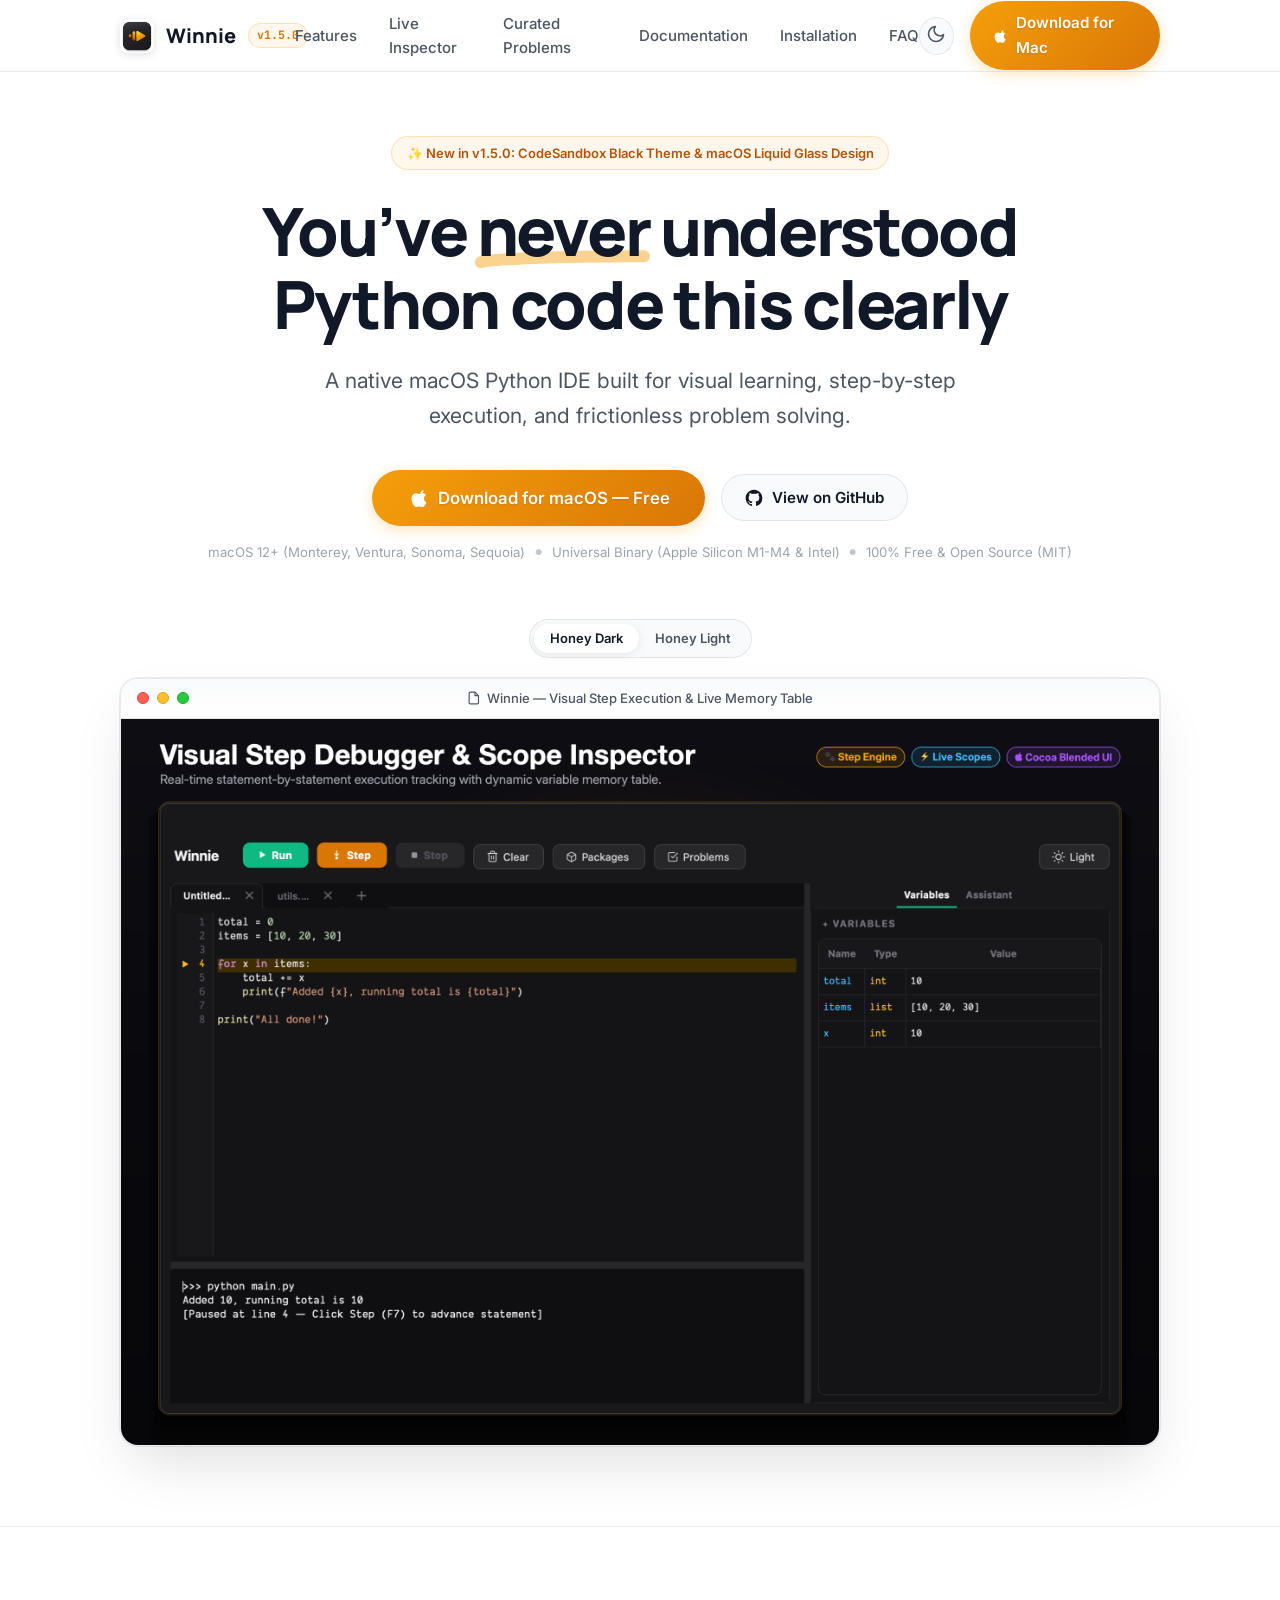
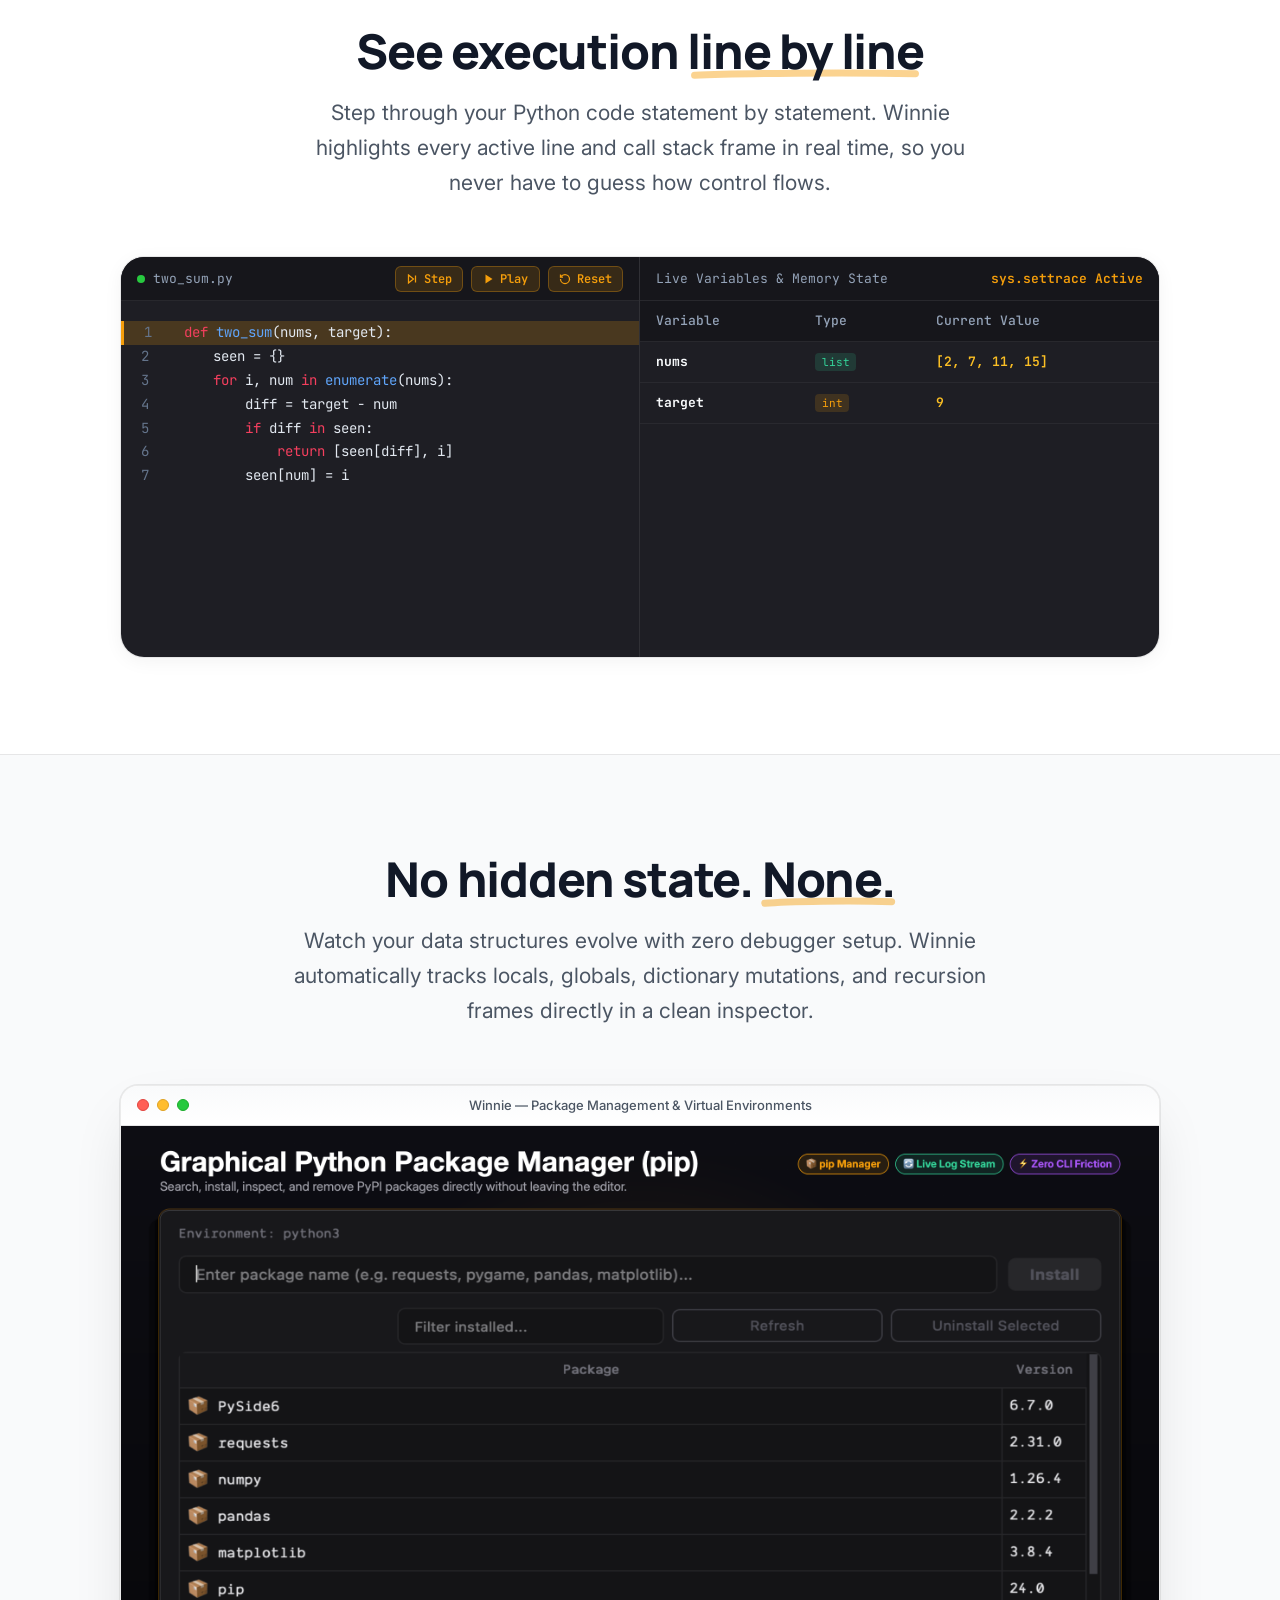
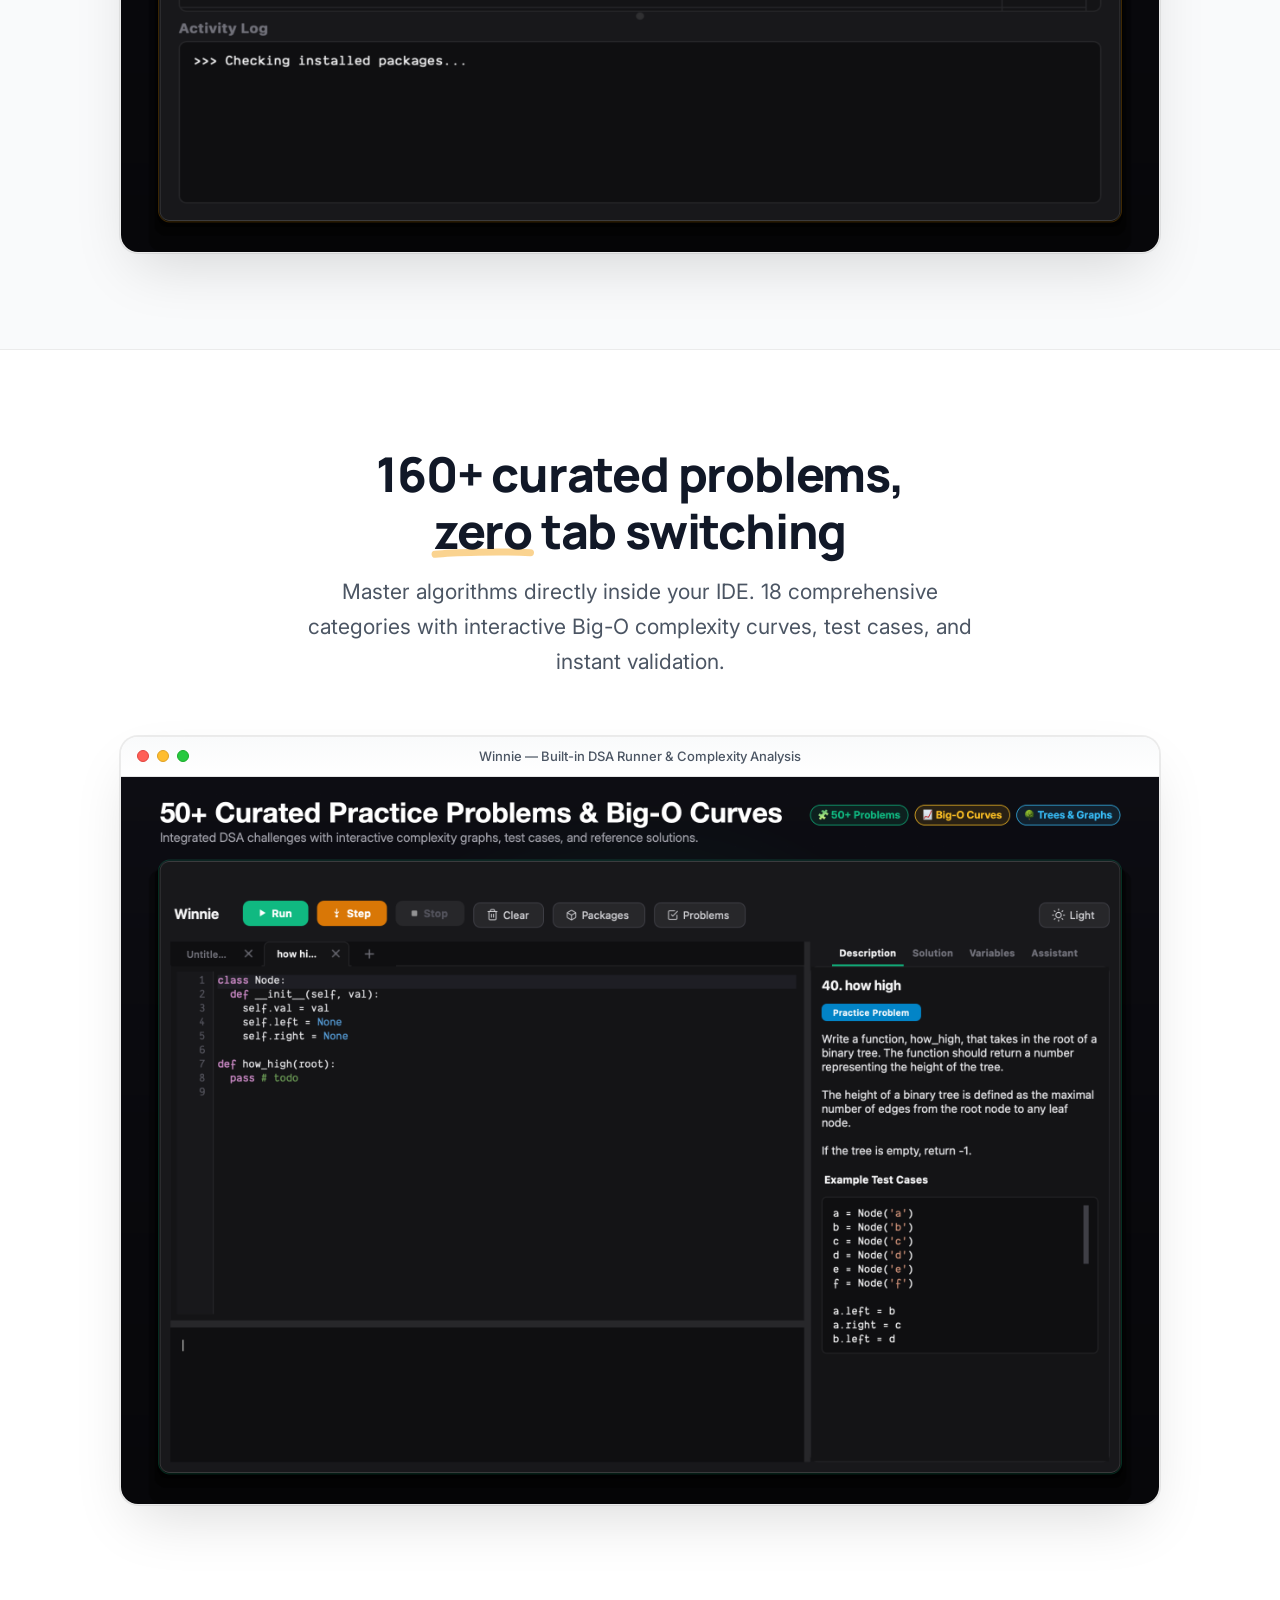
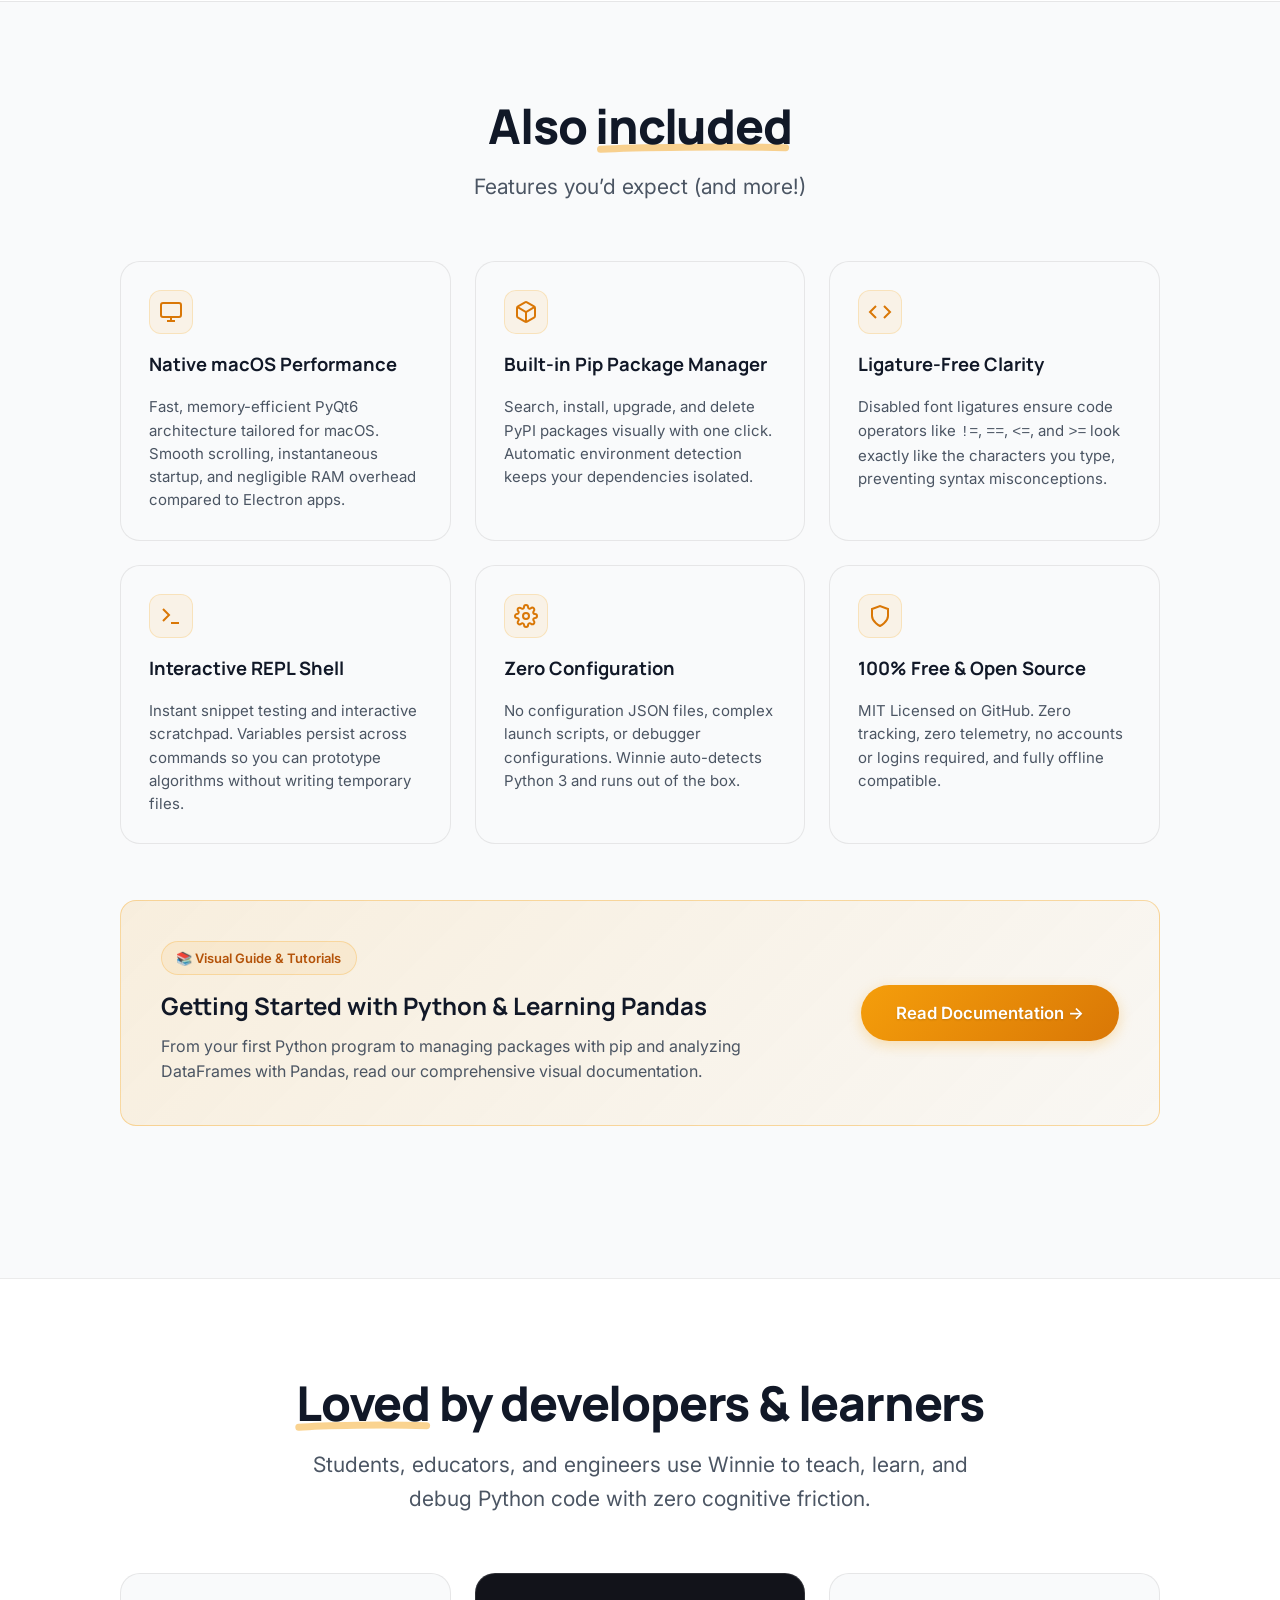
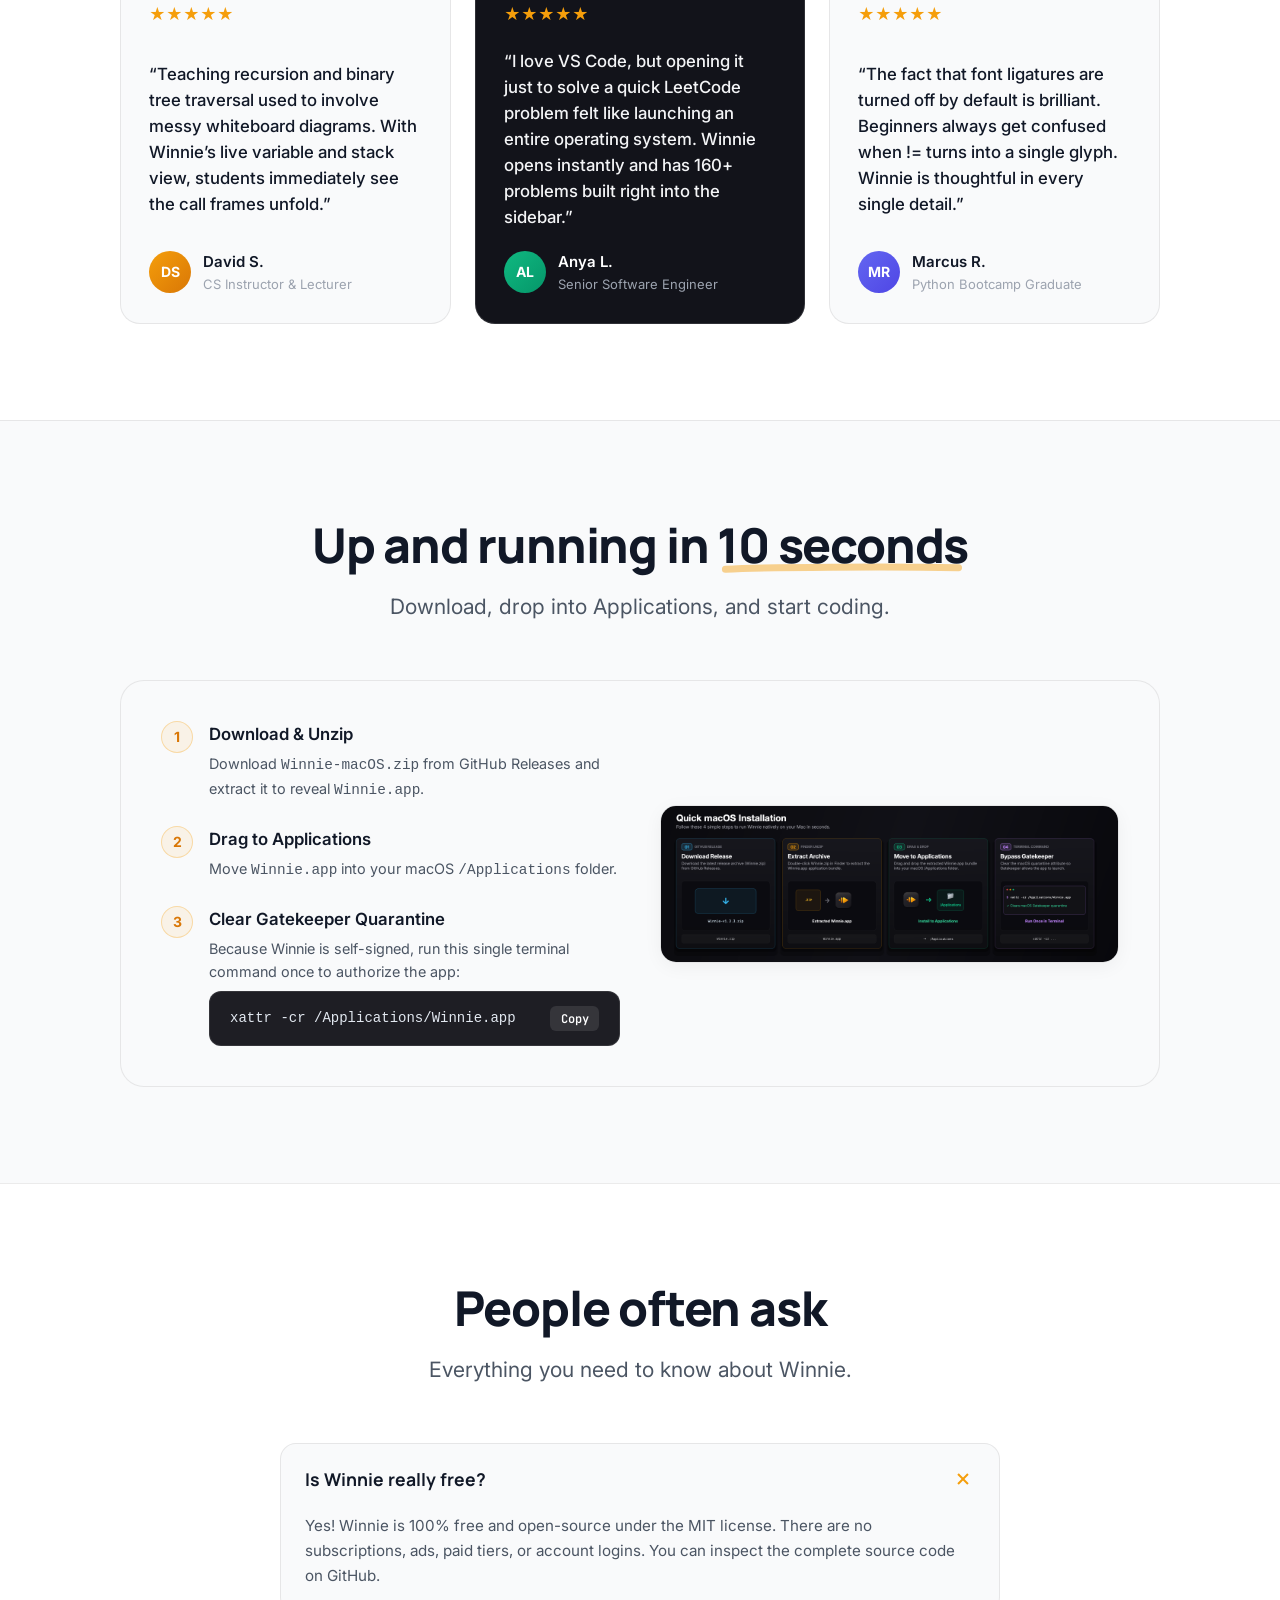
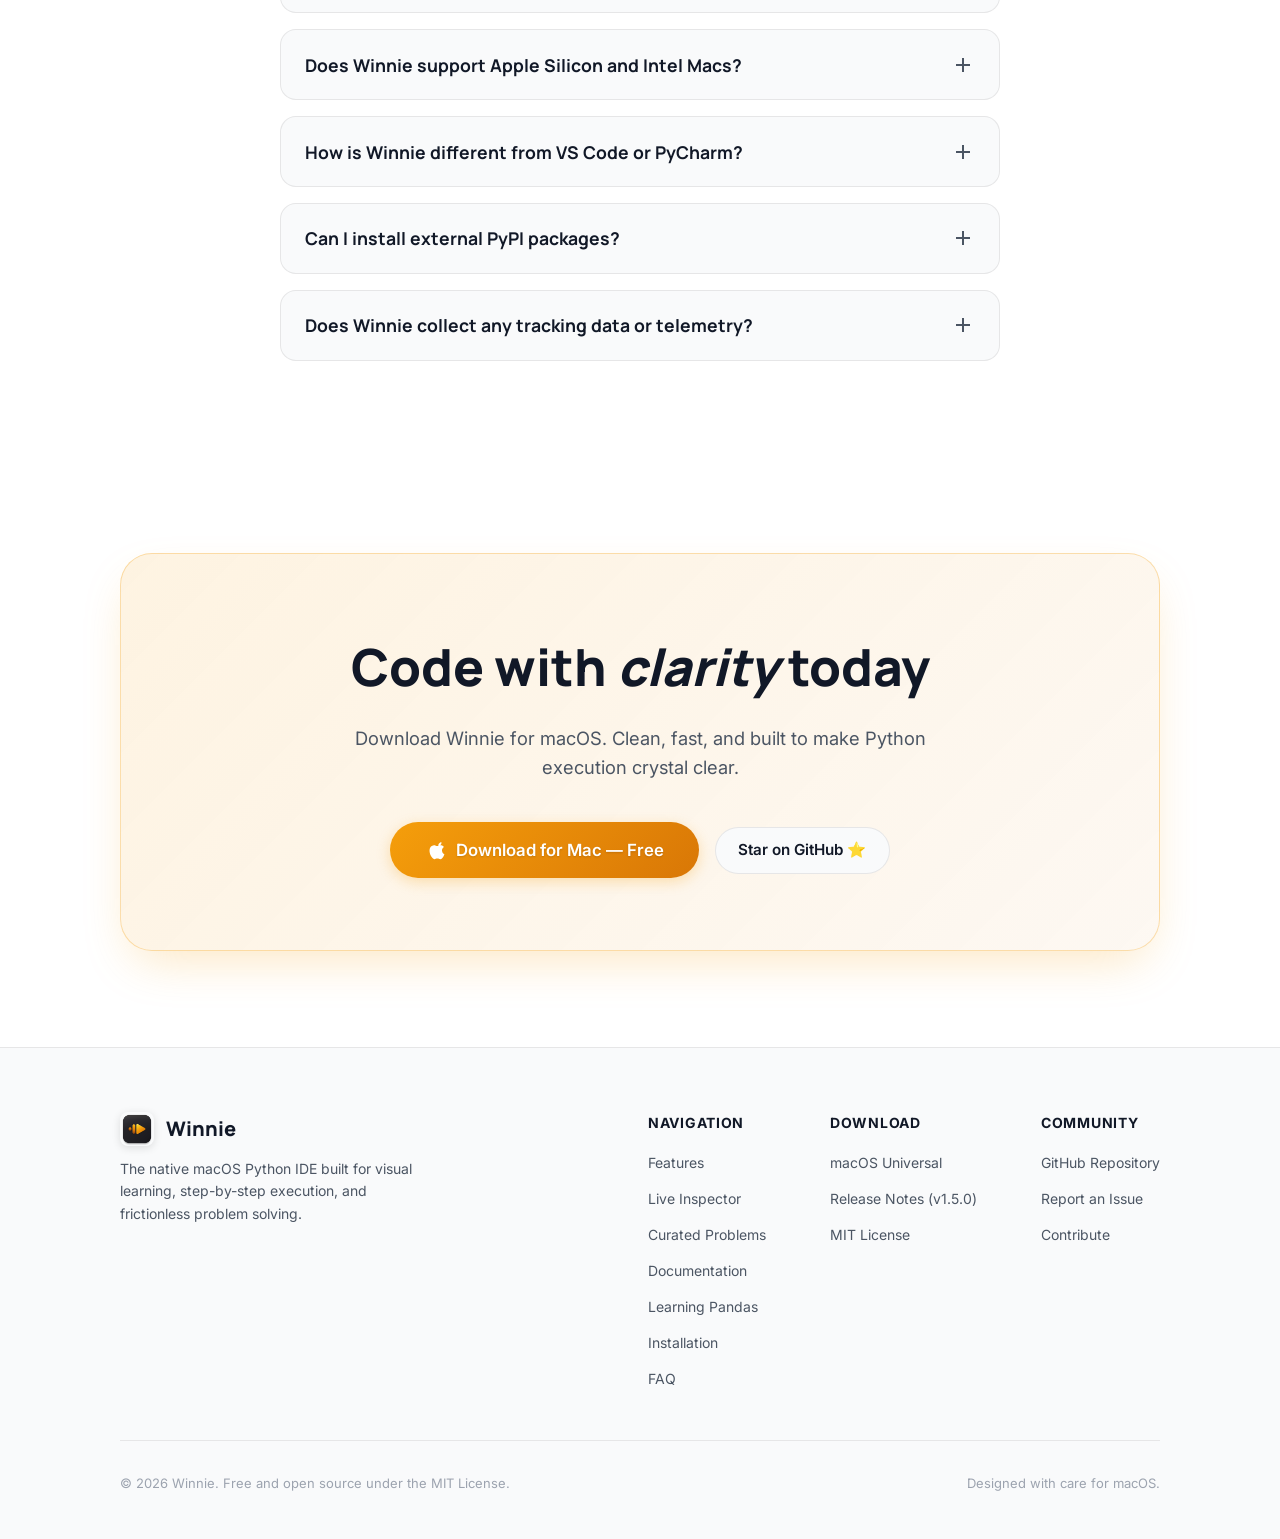
==== commit 3eedb324: "docs: add getting started and pandas learning documentation page" ====
--- a/index.html
+++ b/index.html
@@ -16,13 +16,14 @@
       <a href="#" class="brand-logo" title="Winnie">
         <img src="assets/Winnie.png" alt="Winnie Logo">
         <span>Winnie</span>
-        <span class="brand-badge">v1.4.0</span>
+        <span class="brand-badge">v1.5.0</span>
       </a>
 
       <nav class="nav-links">
         <a href="#features">Features</a>
         <a href="#inspector">Live Inspector</a>
         <a href="#problems">Curated Problems</a>
+        <a href="docs.html">Documentation</a>
         <a href="#install">Installation</a>
         <a href="#faq">FAQ</a>
       </nav>
@@ -50,7 +51,7 @@
     <section class="hero-section">
       <div class="page-wrap">
         <div class="hero-badge-pill">
-          <span>✨ New in v1.4.0: 168 Practice Problems across 18 Categories</span>
+          <span>✨ New in v1.5.0: CodeSandbox Black Theme & macOS Liquid Glass Design</span>
         </div>
 
         <h1 class="text-big-title">
@@ -367,6 +368,22 @@
             <p>MIT Licensed on GitHub. Zero tracking, zero telemetry, no accounts or logins required, and fully offline compatible.</p>
           </div>
         </div>
+
+        <!-- Documentation & Getting Started Banner -->
+        <div class="docs-cta-banner">
+          <div>
+            <div class="hero-badge-pill" style="margin-bottom: 0.75rem; display: inline-flex;">
+              <span>📚 Visual Guide &amp; Tutorials</span>
+            </div>
+            <h3>Getting Started with Python &amp; Learning Pandas</h3>
+            <p>From your first Python program to managing packages with pip and analyzing DataFrames with Pandas, read our comprehensive visual documentation.</p>
+          </div>
+          <div>
+            <a href="docs.html" class="button-brand button-brand-large">
+              Read Documentation &rarr;
+            </a>
+          </div>
+        </div>
       </div>
     </section>
 
@@ -609,6 +626,8 @@
               <li><a href="#features">Features</a></li>
               <li><a href="#inspector">Live Inspector</a></li>
               <li><a href="#problems">Curated Problems</a></li>
+              <li><a href="docs.html">Documentation</a></li>
+              <li><a href="docs.html#pandas-tutorial">Learning Pandas</a></li>
               <li><a href="#install">Installation</a></li>
               <li><a href="#faq">FAQ</a></li>
             </ul>
@@ -618,7 +637,7 @@
             <h5>Download</h5>
             <ul>
               <li><a href="https://github.com/nileshhazra/winnie/releases/latest/download/Winnie-macOS.zip">macOS Universal</a></li>
-              <li><a href="https://github.com/nileshhazra/winnie/releases">Release Notes (v1.4.0)</a></li>
+              <li><a href="https://github.com/nileshhazra/winnie/releases">Release Notes (v1.5.0)</a></li>
               <li><a href="https://github.com/nileshhazra/winnie/blob/main/LICENSE">MIT License</a></li>
             </ul>
           </div>
--- a/styles.css
+++ b/styles.css
@@ -3,7 +3,7 @@
 :root {
   --font-family: 'Inter', -apple-system, BlinkMacSystemFont, "Segoe UI", Roboto, sans-serif;
   --font-family-brand: 'Manrope', var(--font-family);
-  --font-family-mono: 'JetBrains Mono', SFMono-Regular, Menlo, Monaco, Consolas, monospace;
+  --font-family-mono: 'SF Mono', SFMono-Regular, 'JetBrains Mono', Menlo, Monaco, Consolas, monospace;
 
   /* Honey Amber Brand Colors */
   --color-brand: #F59E0B;
@@ -1063,3 +1063,471 @@
     gap: 2rem;
   }
 }
+
+
+/* ==========================================================================
+   Documentation Page Styles (docs.html)
+   ========================================================================== */
+
+.docs-hero {
+  padding: 4rem 0 2.5rem;
+  border-bottom: 1px solid var(--border-card);
+  background: radial-gradient(circle at 50% 0%, rgba(245, 158, 11, 0.08) 0%, transparent 60%);
+}
+
+.docs-hero-inner {
+  max-width: 860px;
+}
+
+.docs-breadcrumb {
+  display: flex;
+  align-items: center;
+  gap: 0.5rem;
+  font-size: 0.8125rem;
+  color: var(--text-tertiary);
+  margin-bottom: 1rem;
+}
+
+.docs-breadcrumb a {
+  color: var(--color-brand);
+  font-weight: 500;
+}
+
+.docs-breadcrumb a:hover {
+  text-decoration: underline;
+}
+
+.docs-title {
+  font-family: var(--font-family-brand);
+  font-size: clamp(2rem, 4vw, 3rem);
+  font-weight: 800;
+  letter-spacing: -0.03em;
+  line-height: 1.15;
+  color: var(--text-primary);
+  margin-bottom: 1rem;
+}
+
+.docs-subtitle {
+  font-size: 1.125rem;
+  color: var(--text-secondary);
+  line-height: 1.6;
+  max-width: 720px;
+}
+
+.docs-layout-wrap {
+  display: grid;
+  grid-template-columns: 260px 1fr;
+  gap: 3.5rem;
+  align-items: start;
+  padding: 3rem 0 6rem;
+}
+
+@media (max-width: 960px) {
+  .docs-layout-wrap {
+    grid-template-columns: 1fr;
+    gap: 2rem;
+  }
+}
+
+/* Sticky Documentation Sidebar */
+.docs-sidebar {
+  position: sticky;
+  top: 5.5rem;
+  max-height: calc(100vh - 6rem);
+  overflow-y: auto;
+  padding-right: 1rem;
+}
+
+.docs-sidebar-group {
+  margin-bottom: 2rem;
+}
+
+.docs-sidebar-heading {
+  font-size: 0.75rem;
+  font-weight: 700;
+  text-transform: uppercase;
+  letter-spacing: 0.08em;
+  color: var(--text-tertiary);
+  margin-bottom: 0.75rem;
+  display: flex;
+  align-items: center;
+  gap: 0.4rem;
+}
+
+.docs-sidebar-nav {
+  list-style: none;
+  display: flex;
+  flex-direction: column;
+  gap: 0.25rem;
+}
+
+.docs-sidebar-link {
+  display: block;
+  font-size: 0.875rem;
+  color: var(--text-secondary);
+  padding: 0.45rem 0.75rem;
+  border-radius: 8px;
+  transition: all 0.15s ease;
+  line-height: 1.4;
+}
+
+.docs-sidebar-link:hover {
+  color: var(--color-brand);
+  background-color: var(--color-brand-subtle);
+}
+
+.docs-sidebar-link.active {
+  color: var(--color-brand-dark);
+  font-weight: 600;
+  background-color: var(--color-brand-subtle);
+  border-left: 3px solid var(--color-brand);
+}
+
+[data-theme="dark"] .docs-sidebar-link.active {
+  color: var(--color-brand);
+}
+
+/* Documentation Content */
+.docs-content {
+  min-width: 0;
+}
+
+.docs-section {
+  margin-bottom: 4.5rem;
+  scroll-margin-top: 6rem;
+}
+
+.docs-section h2 {
+  font-family: var(--font-family-brand);
+  font-size: 1.875rem;
+  font-weight: 700;
+  letter-spacing: -0.02em;
+  color: var(--text-primary);
+  margin-bottom: 1rem;
+  display: flex;
+  align-items: center;
+  gap: 0.6rem;
+}
+
+.docs-section h3 {
+  font-family: var(--font-family-brand);
+  font-size: 1.35rem;
+  font-weight: 700;
+  color: var(--text-primary);
+  margin: 2.25rem 0 0.75rem;
+}
+
+.docs-section h4 {
+  font-size: 1.1rem;
+  font-weight: 600;
+  color: var(--text-primary);
+  margin: 1.5rem 0 0.5rem;
+}
+
+.docs-lead {
+  font-size: 1.0625rem;
+  color: var(--text-secondary);
+  line-height: 1.7;
+  margin-bottom: 1.5rem;
+}
+
+.docs-paragraph {
+  font-size: 0.965rem;
+  color: var(--text-secondary);
+  line-height: 1.7;
+  margin-bottom: 1.25rem;
+}
+
+/* Callout Boxes */
+.callout {
+  padding: 1.25rem 1.5rem;
+  border-radius: 12px;
+  margin: 1.5rem 0;
+  display: flex;
+  gap: 1rem;
+  align-items: flex-start;
+  font-size: 0.9375rem;
+  line-height: 1.6;
+}
+
+.callout-icon {
+  flex-shrink: 0;
+  font-size: 1.25rem;
+  line-height: 1;
+  margin-top: 0.15rem;
+}
+
+.callout-body strong {
+  display: block;
+  margin-bottom: 0.25rem;
+  font-size: 0.95rem;
+}
+
+.callout-info {
+  background: rgba(59, 130, 246, 0.08);
+  border: 1px solid rgba(59, 130, 246, 0.25);
+  color: var(--text-secondary);
+}
+.callout-info strong {
+  color: #2563EB;
+}
+[data-theme="dark"] .callout-info strong {
+  color: #60A5FA;
+}
+
+.callout-tip {
+  background: rgba(16, 185, 129, 0.08);
+  border: 1px solid rgba(16, 185, 129, 0.25);
+  color: var(--text-secondary);
+}
+.callout-tip strong {
+  color: #059669;
+}
+[data-theme="dark"] .callout-tip strong {
+  color: #34D399;
+}
+
+.callout-warning {
+  background: rgba(245, 158, 11, 0.08);
+  border: 1px solid rgba(245, 158, 11, 0.25);
+  color: var(--text-secondary);
+}
+.callout-warning strong {
+  color: var(--color-brand-dark);
+}
+[data-theme="dark"] .callout-warning strong {
+  color: var(--color-brand);
+}
+
+/* Code Blocks with CodeSandbox Black theme colors */
+.docs-code-container {
+  margin: 1.5rem 0;
+  border-radius: 12px;
+  overflow: hidden;
+  box-shadow: var(--shadow-md);
+  border: 1px solid rgba(255, 255, 255, 0.08);
+  background-color: #14151B;
+}
+
+.docs-code-header {
+  display: flex;
+  align-items: center;
+  justify-content: space-between;
+  padding: 0.65rem 1rem;
+  background-color: #0F1015;
+  border-bottom: 1px solid rgba(255, 255, 255, 0.06);
+  font-family: var(--font-family-mono);
+  font-size: 0.75rem;
+  color: #94A3B8;
+}
+
+.docs-code-title {
+  display: flex;
+  align-items: center;
+  gap: 0.5rem;
+}
+
+.docs-code-title .dot-file {
+  width: 8px;
+  height: 8px;
+  border-radius: 50%;
+  background: var(--color-brand);
+}
+
+.code-copy-btn {
+  display: inline-flex;
+  align-items: center;
+  gap: 0.35rem;
+  padding: 0.3rem 0.6rem;
+  border-radius: 6px;
+  font-size: 0.75rem;
+  color: #CBD5E1;
+  background: rgba(255, 255, 255, 0.06);
+  border: 1px solid rgba(255, 255, 255, 0.1);
+  transition: all 0.15s ease;
+}
+
+.code-copy-btn:hover {
+  background: rgba(255, 255, 255, 0.14);
+  color: #FFFFFF;
+}
+
+.docs-code-body {
+  padding: 1.25rem 1.25rem 1.25rem 1rem;
+  overflow-x: auto;
+  font-family: var(--font-family-mono);
+  font-size: 0.875rem;
+  line-height: 1.7;
+  color: #ABB2BF;
+  background-color: #14151B;
+}
+
+.docs-code-body pre {
+  margin: 0;
+  font-family: inherit;
+  font-size: inherit;
+  line-height: inherit;
+}
+
+/* CodeSandbox Black Syntax Tokens */
+.syn-kw { color: #C678DD; font-weight: 600; }     /* import, from, def, class, return, if, for, in */
+.syn-str { color: #41B883; }                       /* strings, docstrings */
+.syn-fn { color: #61AFEF; }                        /* function / method calls */
+.syn-cls { color: #E5C07B; }                       /* DataFrame, Series */
+.syn-num { color: #D19A66; }                       /* numbers, params */
+.syn-cm { color: #5C6370; font-style: italic; }    /* comments */
+.syn-op { color: #ABB2BF; }                        /* = [ ] . , : */
+.syn-self { color: #E06C75; }                      /* self, special */
+
+/* Feature Step Cards */
+.step-cards-grid {
+  display: grid;
+  grid-template-columns: repeat(auto-fit, minmax(280px, 1fr));
+  gap: 1.25rem;
+  margin: 1.5rem 0;
+}
+
+.step-card {
+  background-color: var(--bg-card);
+  border: 1px solid var(--border-card);
+  border-radius: 12px;
+  padding: 1.5rem;
+  transition: all 0.2s ease;
+}
+
+.step-card:hover {
+  border-color: var(--border-card-hover);
+  transform: translateY(-2px);
+  box-shadow: var(--shadow-md);
+}
+
+.step-card-num {
+  width: 28px;
+  height: 28px;
+  border-radius: 8px;
+  background: var(--color-brand);
+  color: #111;
+  font-weight: 800;
+  font-size: 0.875rem;
+  display: flex;
+  align-items: center;
+  justify-content: center;
+  margin-bottom: 0.85rem;
+}
+
+.step-card h4 {
+  margin: 0 0 0.5rem 0;
+  font-size: 1.05rem;
+}
+
+.step-card p {
+  font-size: 0.875rem;
+  color: var(--text-secondary);
+  line-height: 1.55;
+  margin: 0;
+}
+
+/* Interactive Walkthrough Card */
+.walkthrough-box {
+  background-color: var(--bg-card);
+  border: 1px solid var(--border-card);
+  border-radius: 14px;
+  padding: 1.75rem;
+  margin: 1.75rem 0;
+}
+
+.walkthrough-badge {
+  display: inline-block;
+  padding: 0.25rem 0.65rem;
+  border-radius: 6px;
+  font-size: 0.75rem;
+  font-weight: 700;
+  text-transform: uppercase;
+  letter-spacing: 0.05em;
+  background: var(--color-brand-subtle);
+  color: var(--color-brand-dark);
+  border: 1px solid var(--border-card-hover);
+  margin-bottom: 0.75rem;
+}
+
+[data-theme="dark"] .walkthrough-badge {
+  color: var(--color-brand);
+}
+
+/* Key Shortcuts Table */
+.shortcut-table {
+  width: 100%;
+  border-collapse: collapse;
+  margin: 1.5rem 0;
+  font-size: 0.9375rem;
+}
+
+.shortcut-table th {
+  text-align: left;
+  padding: 0.75rem 1rem;
+  background-color: var(--bg-page-alt);
+  border-bottom: 1px solid var(--border-card);
+  color: var(--text-primary);
+  font-weight: 600;
+  font-size: 0.8125rem;
+  text-transform: uppercase;
+  letter-spacing: 0.05em;
+}
+
+.shortcut-table td {
+  padding: 0.85rem 1rem;
+  border-bottom: 1px solid var(--border-card);
+  color: var(--text-secondary);
+}
+
+.shortcut-table kbd {
+  display: inline-block;
+  padding: 0.2rem 0.55rem;
+  font-family: var(--font-family-mono);
+  font-size: 0.8125rem;
+  background-color: var(--bg-input);
+  border: 1px solid var(--border-card);
+  border-radius: 6px;
+  color: var(--text-primary);
+  box-shadow: 0 1px 1px rgba(0, 0, 0, 0.1);
+}
+
+/* Documentation CTA banner in index.html */
+.docs-cta-banner {
+  background: linear-gradient(135deg, rgba(245, 158, 11, 0.12), rgba(245, 158, 11, 0.03));
+  border: 1px solid var(--border-card-hover);
+  border-radius: 16px;
+  padding: 2.5rem;
+  margin: 3.5rem 0;
+  display: flex;
+  align-items: center;
+  justify-content: space-between;
+  flex-wrap: wrap;
+  gap: 1.5rem;
+}
+
+.docs-cta-banner h3 {
+  font-family: var(--font-family-brand);
+  font-size: 1.5rem;
+  font-weight: 700;
+  color: var(--text-primary);
+  margin-bottom: 0.5rem;
+}
+
+.docs-cta-banner p {
+  color: var(--text-secondary);
+  font-size: 1rem;
+  max-width: 600px;
+}
+
+/* Responsive adjustments for Docs */
+@media (max-width: 960px) {
+  .docs-sidebar {
+    position: static;
+    max-height: none;
+    padding-right: 0;
+    margin-bottom: 2rem;
+    border-bottom: 1px solid var(--border-card);
+    padding-bottom: 1.5rem;
+  }
+}
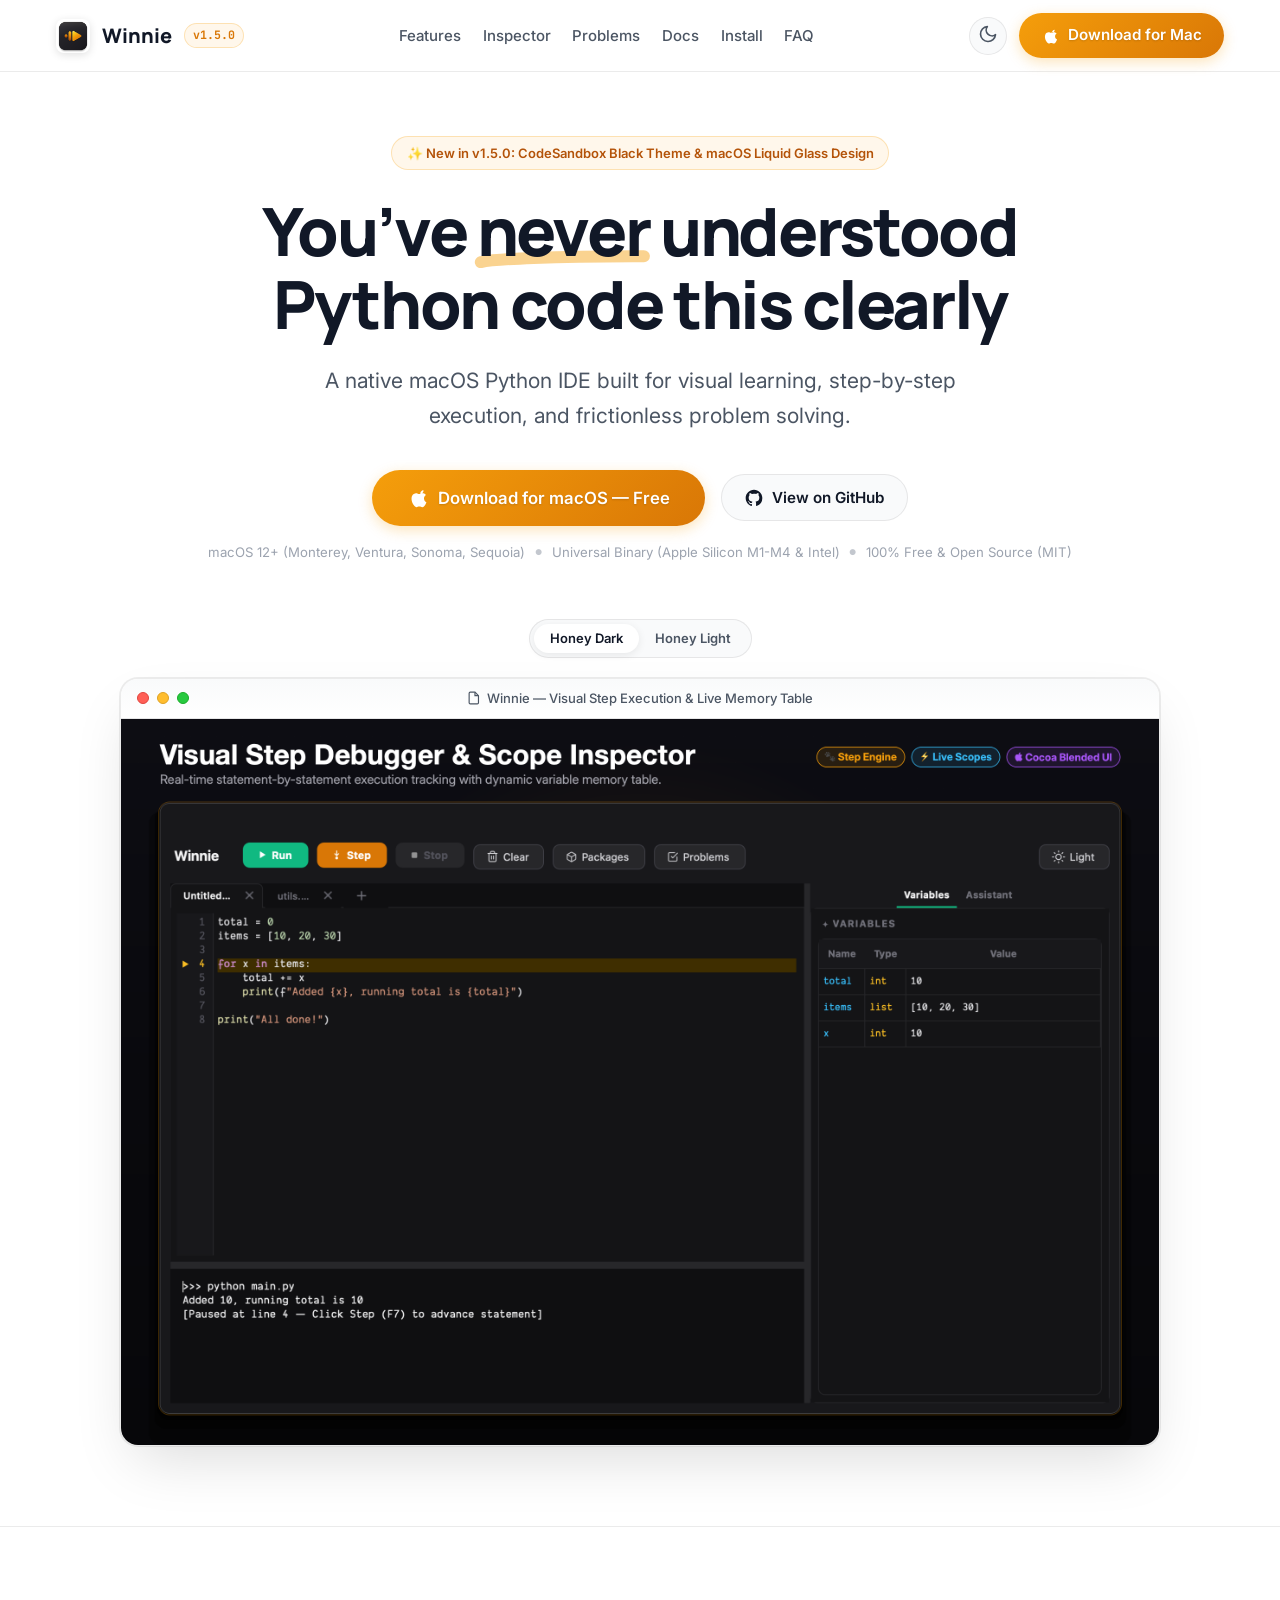
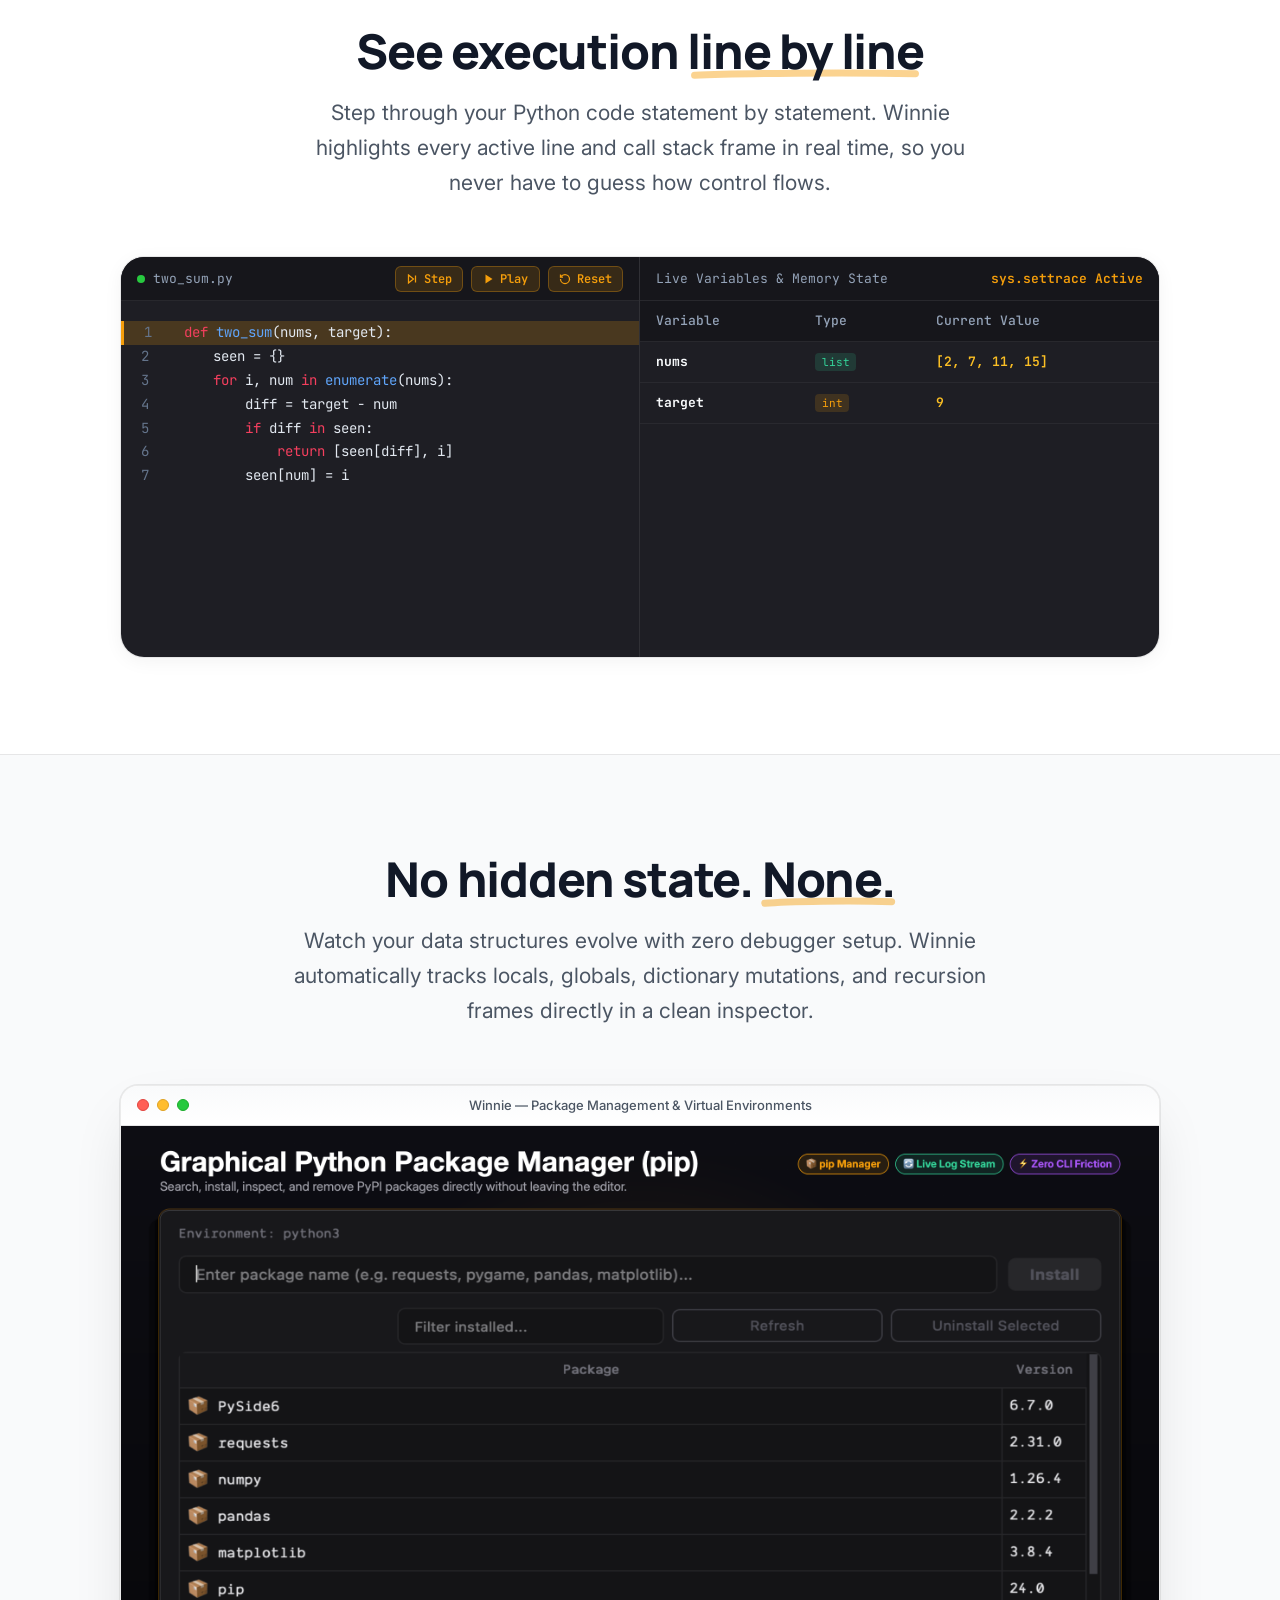
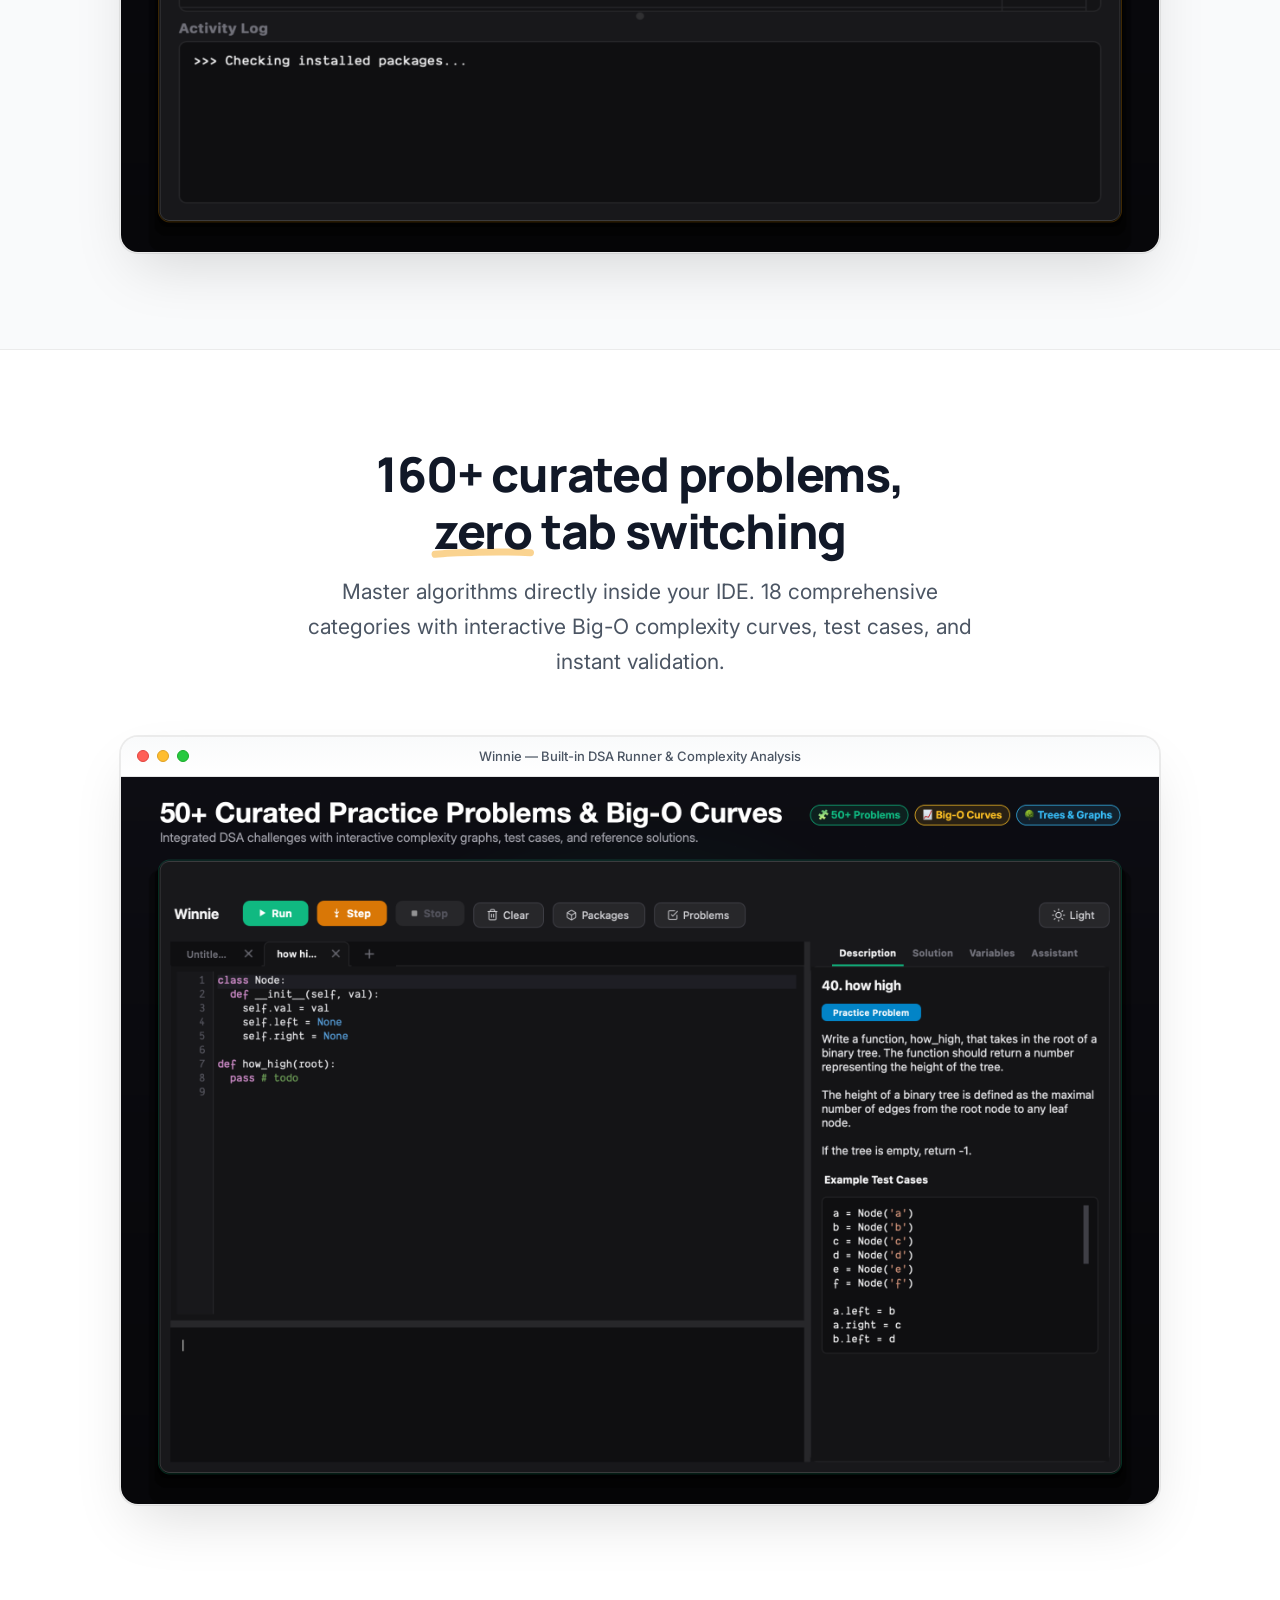
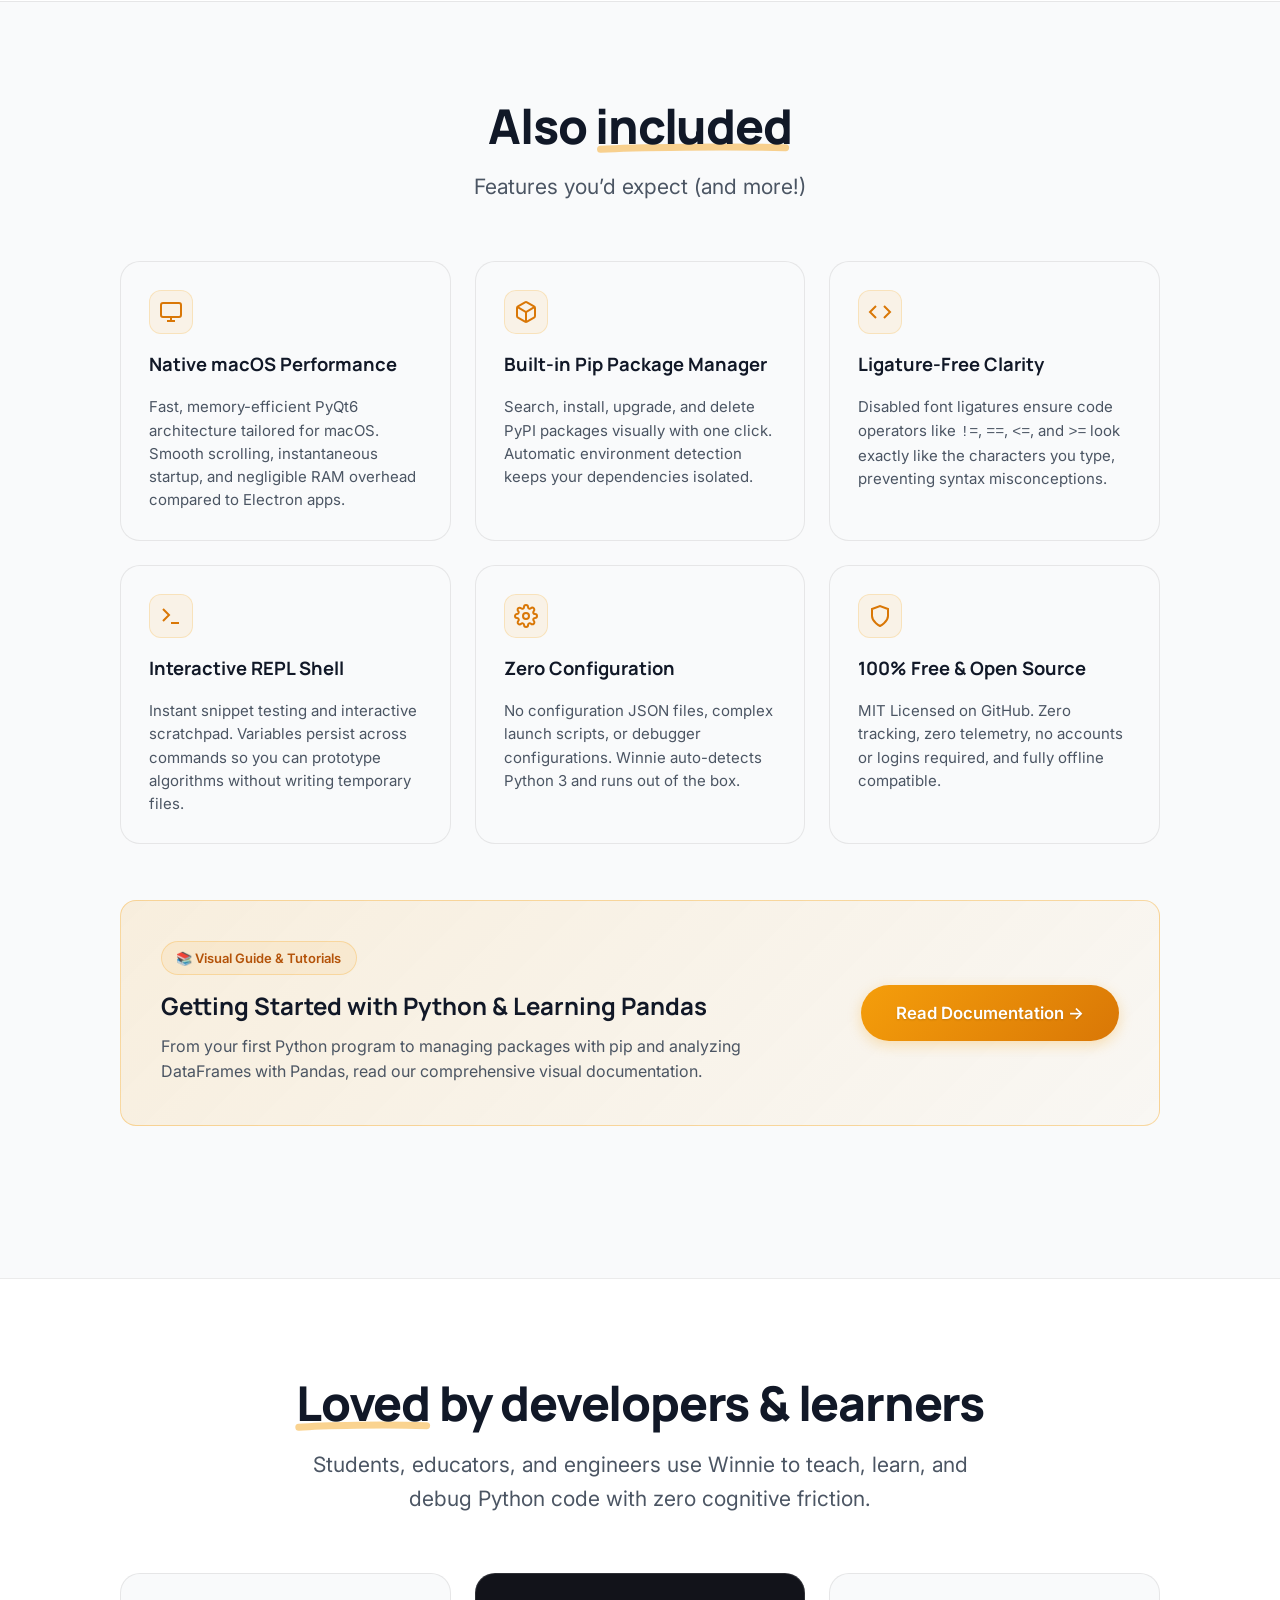
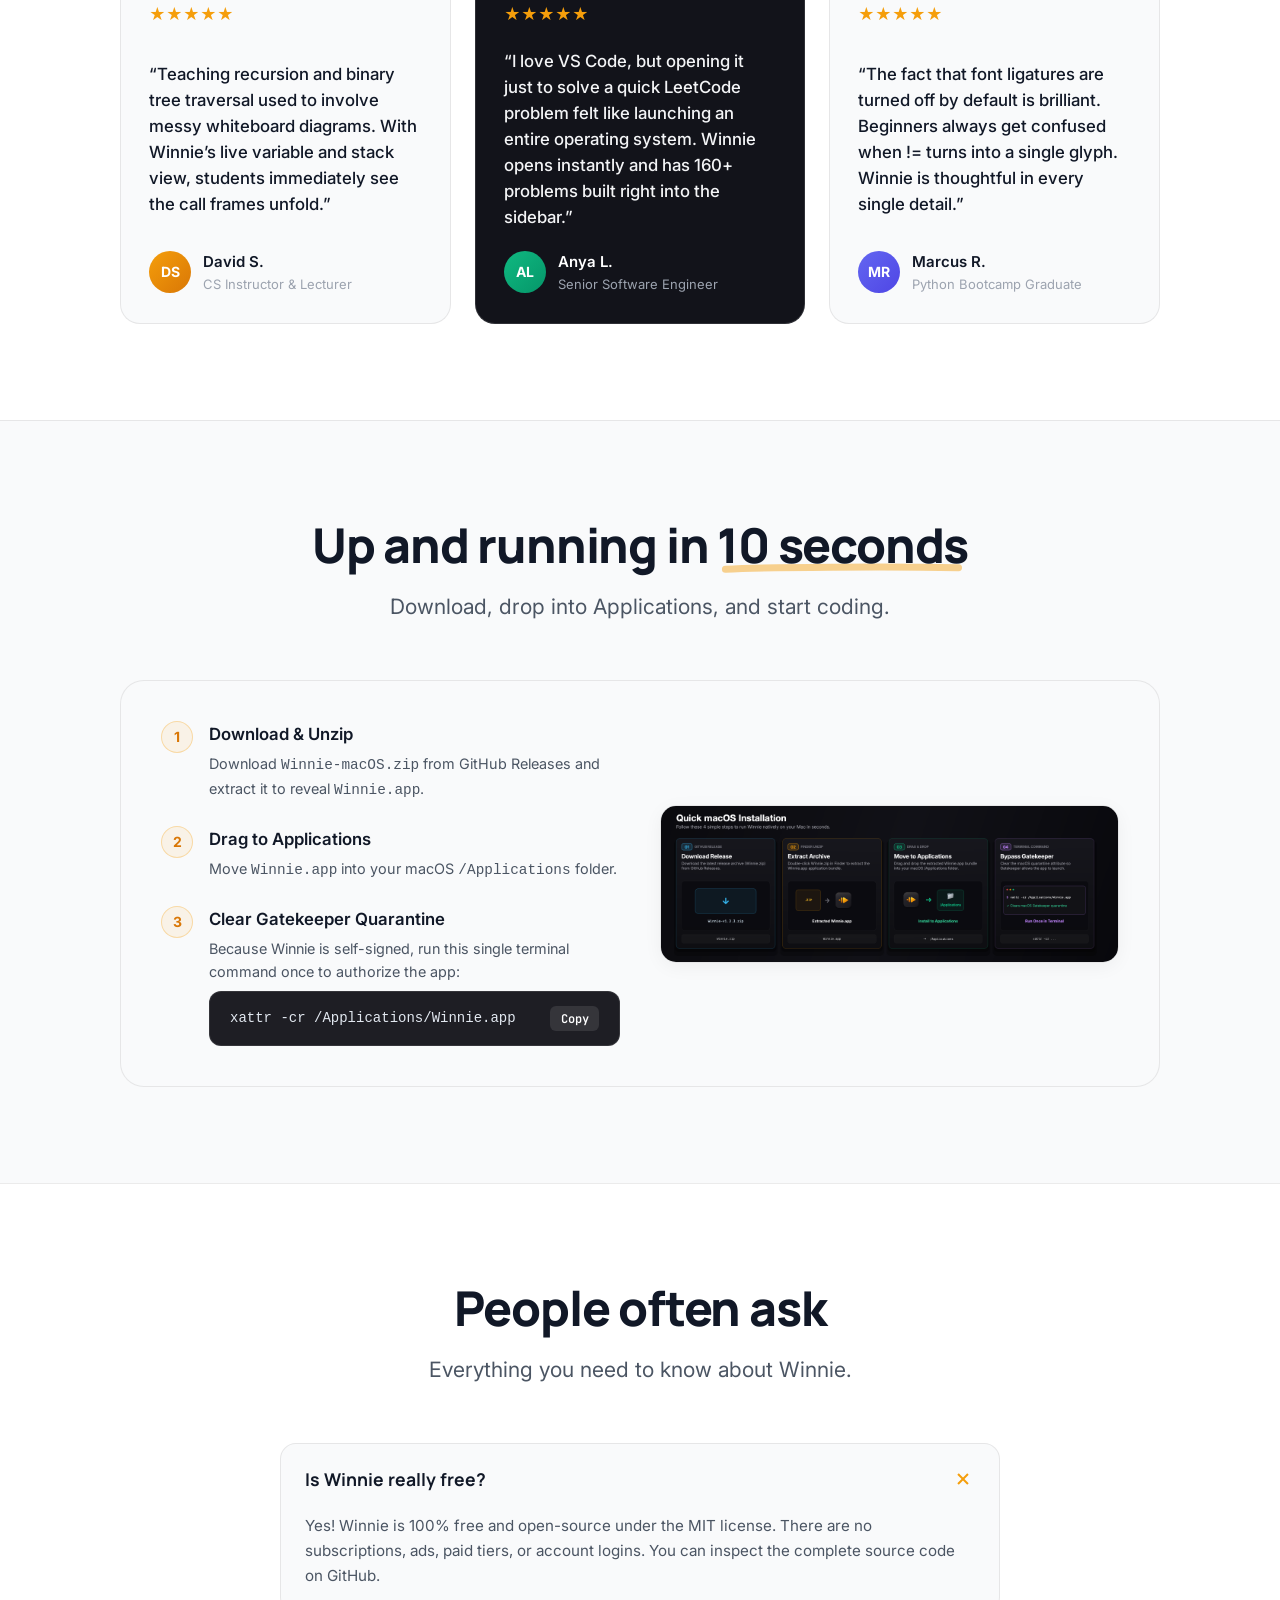
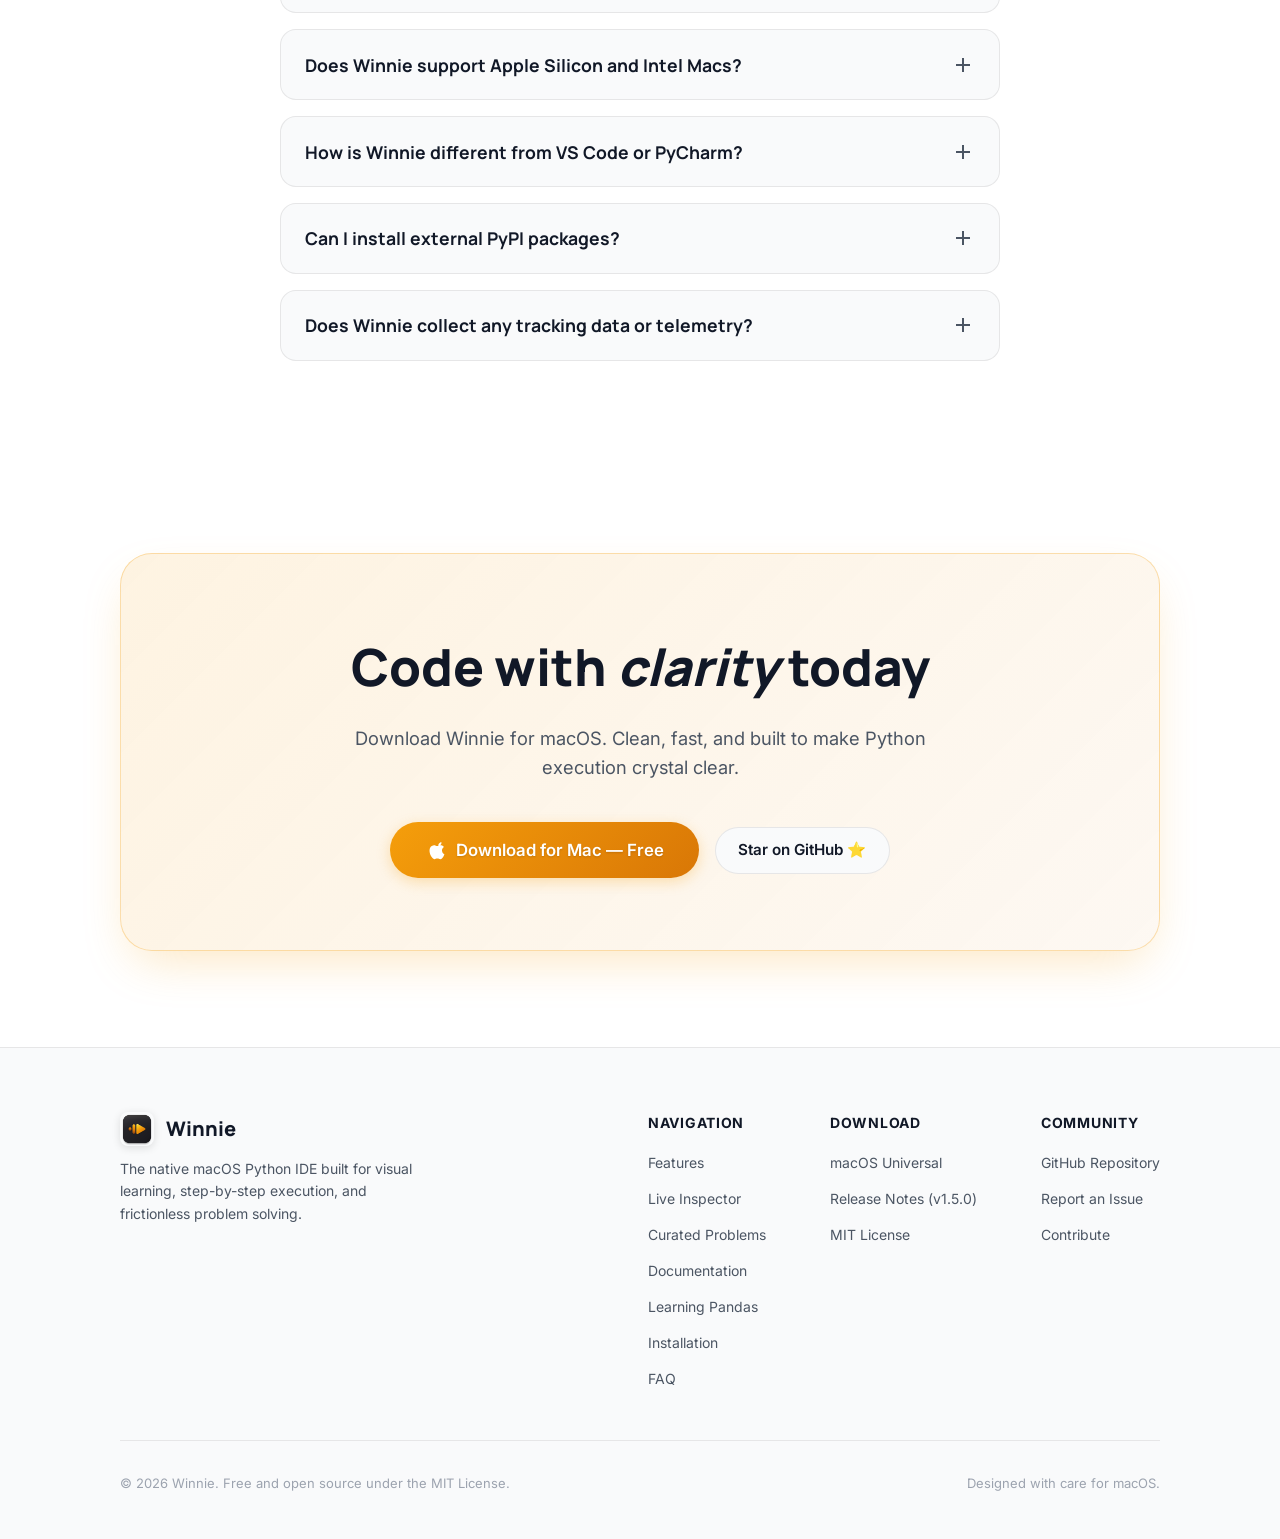
==== commit f410b264: "fix(landing): resolve navbar wrapping, spacing, and responsive layout" ====
--- a/index.html
+++ b/index.html
@@ -21,10 +21,10 @@
 
       <nav class="nav-links">
         <a href="#features">Features</a>
-        <a href="#inspector">Live Inspector</a>
-        <a href="#problems">Curated Problems</a>
-        <a href="docs.html">Documentation</a>
-        <a href="#install">Installation</a>
+        <a href="#inspector">Inspector</a>
+        <a href="#problems">Problems</a>
+        <a href="docs.html">Docs</a>
+        <a href="#install">Install</a>
         <a href="#faq">FAQ</a>
       </nav>
 
--- a/styles.css
+++ b/styles.css
@@ -223,10 +223,12 @@
 }
 
 header.site-header .nav-container {
+  max-width: 76rem;
   display: flex;
   align-items: center;
   justify-content: space-between;
   height: 100%;
+  gap: 1.5rem;
 }
 
 .brand-logo {
@@ -237,6 +239,7 @@
   font-size: 1.25rem;
   font-weight: 800;
   color: var(--text-primary);
+  flex-shrink: 0;
 }
 
 .brand-logo img {
@@ -260,24 +263,27 @@
 nav.nav-links {
   display: flex;
   align-items: center;
-  gap: 2rem;
+  gap: 1.35rem;
+  flex-shrink: 0;
 }
 
 nav.nav-links a {
   font-size: 0.9375rem;
   font-weight: 500;
   color: var(--text-secondary);
+  white-space: nowrap;
   transition: color 0.15s ease;
 }
 
 nav.nav-links a:hover {
-  color: var(--text-primary);
+  color: var(--color-brand);
 }
 
 .nav-actions {
   display: flex;
   align-items: center;
-  gap: 1rem;
+  gap: 0.75rem;
+  flex-shrink: 0;
 }
 
 /* Theme Toggle Button */
@@ -1054,7 +1060,7 @@
 }
 
 /* Responsive adjustments */
-@media (max-width: 768px) {
+@media (max-width: 960px) {
   nav.nav-links {
     display: none;
   }
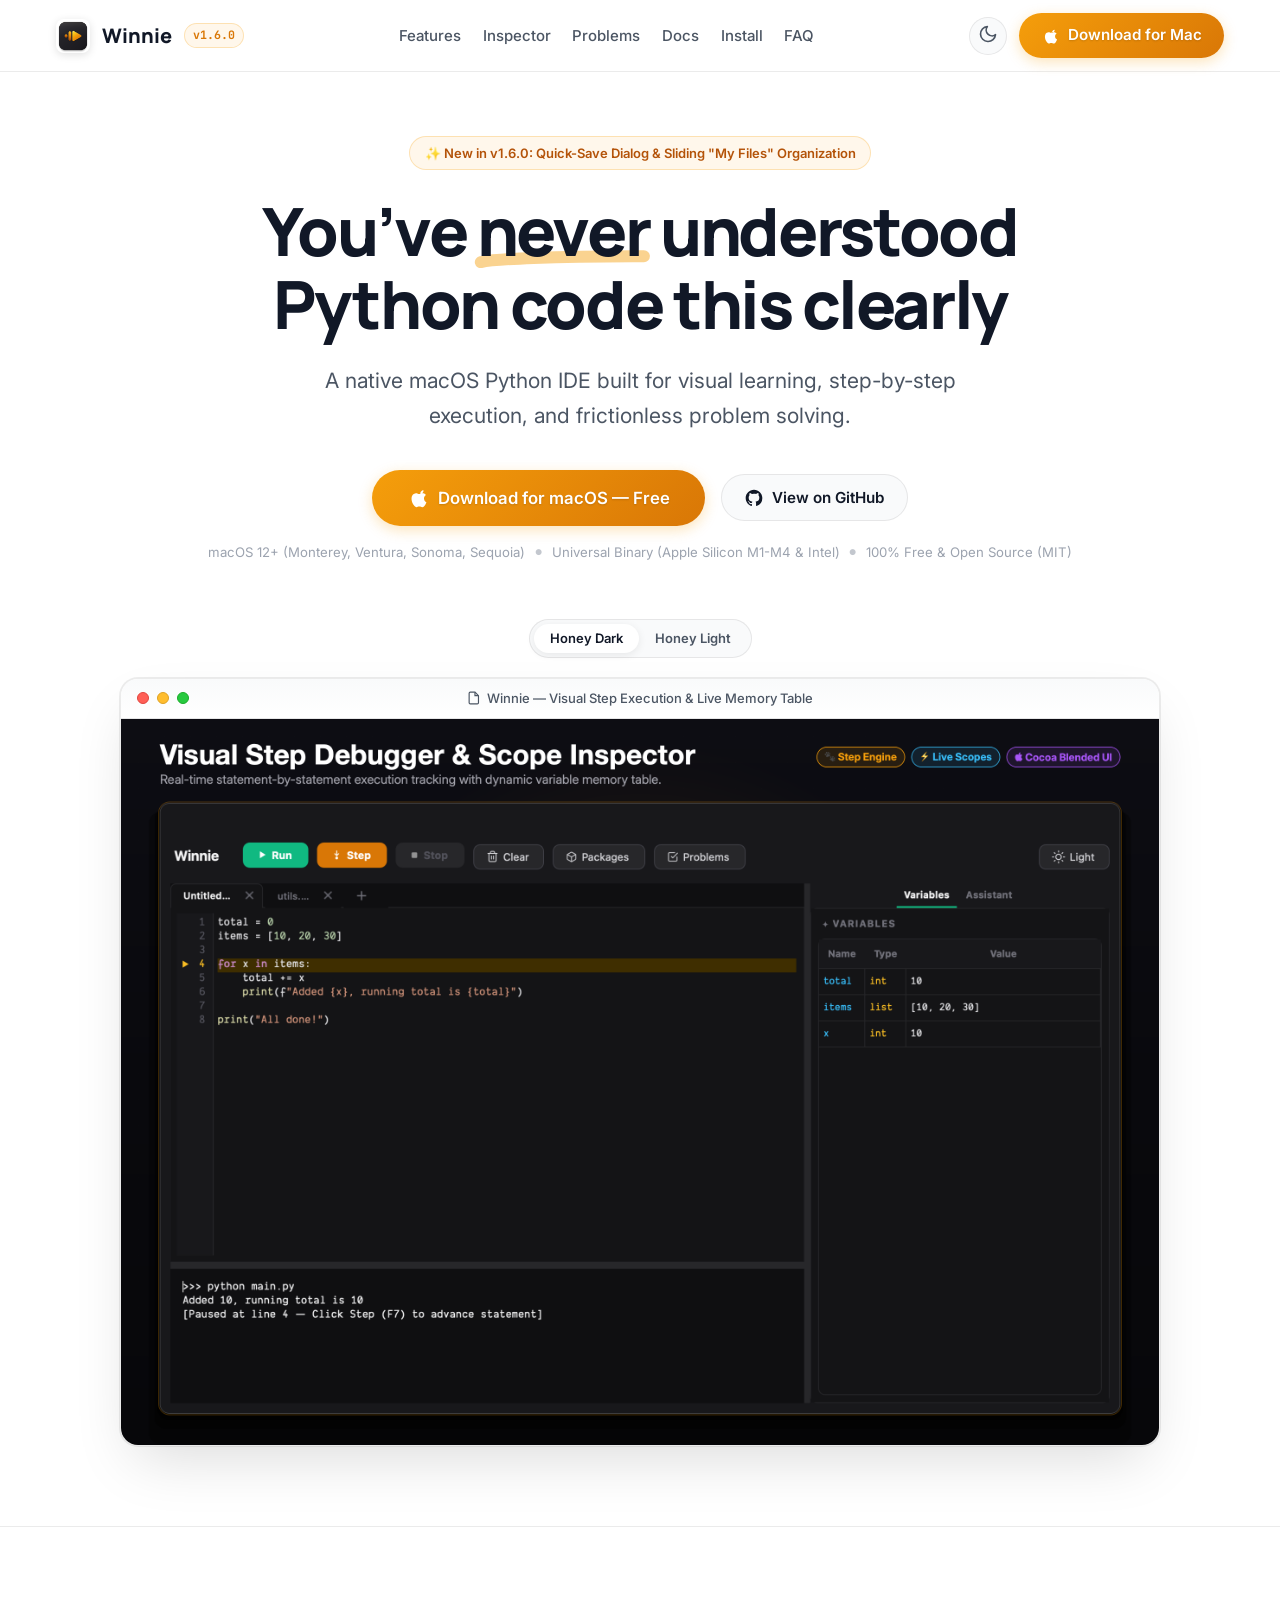
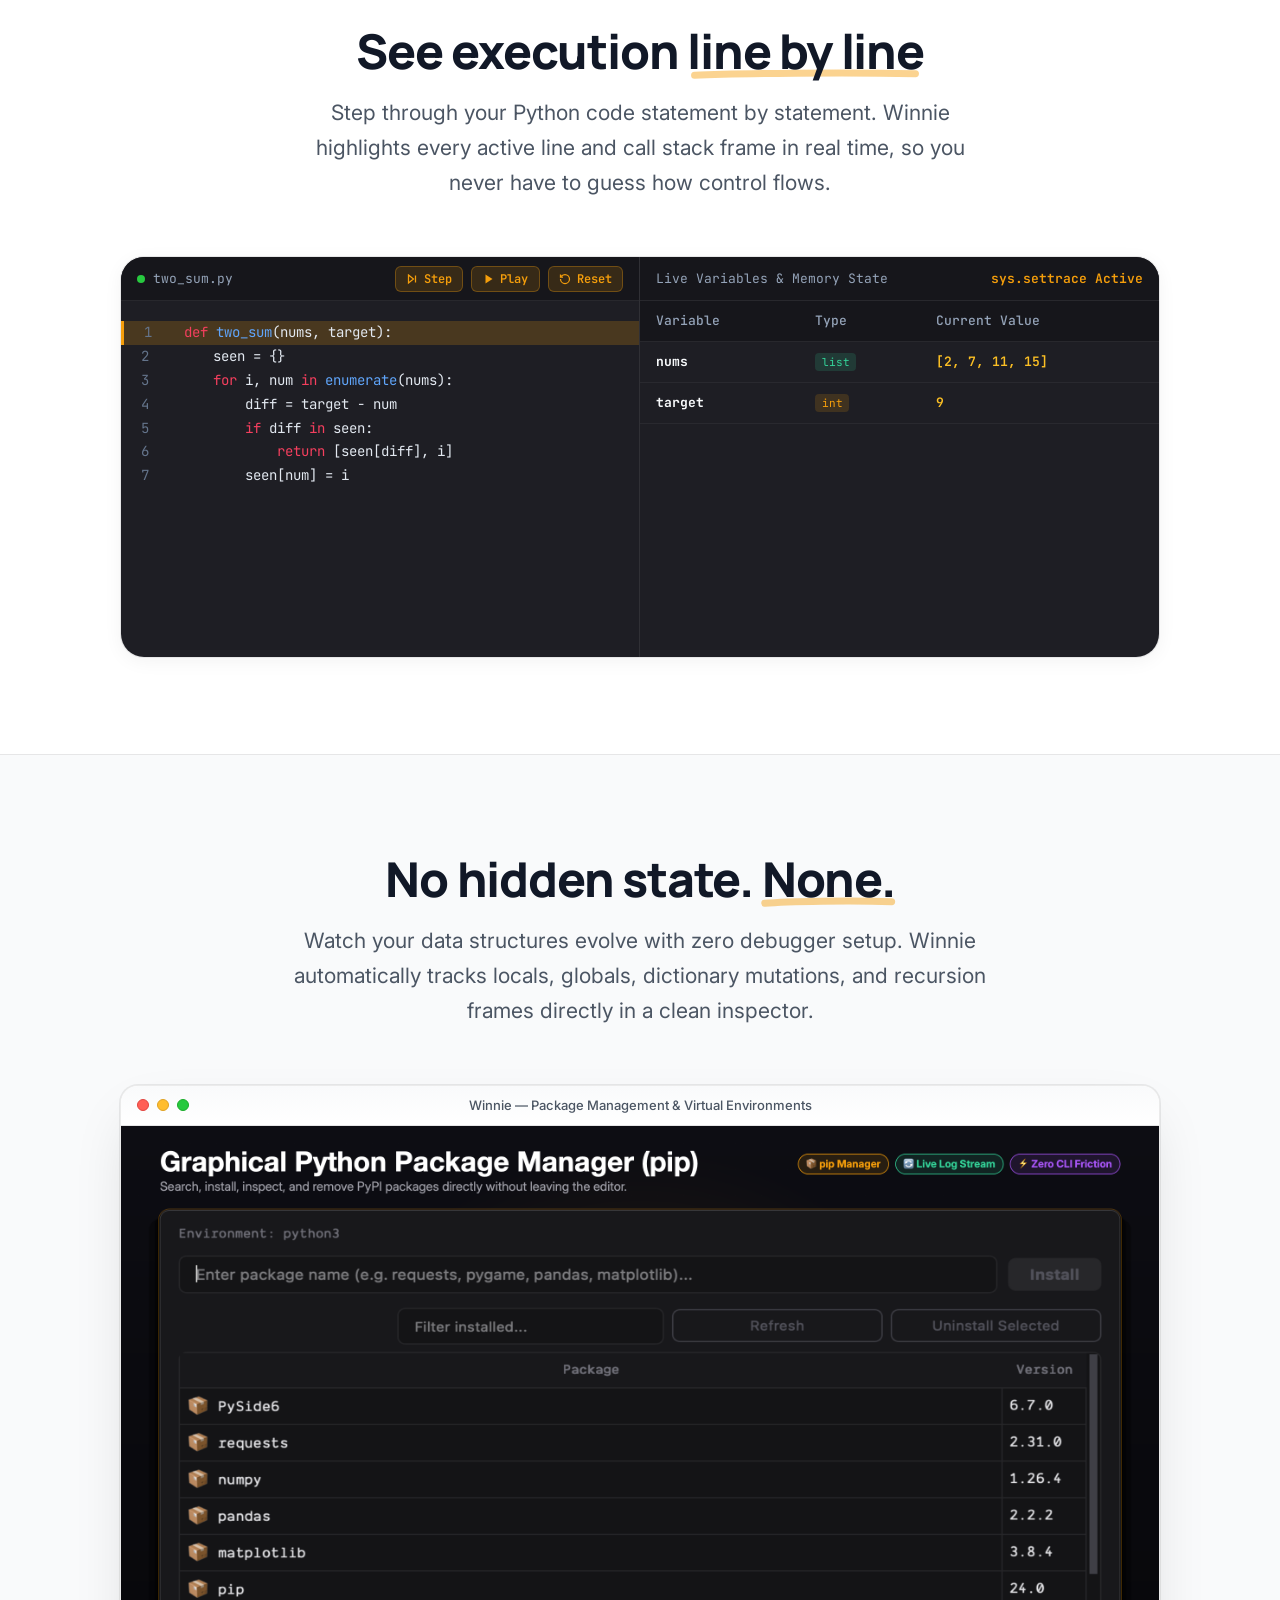
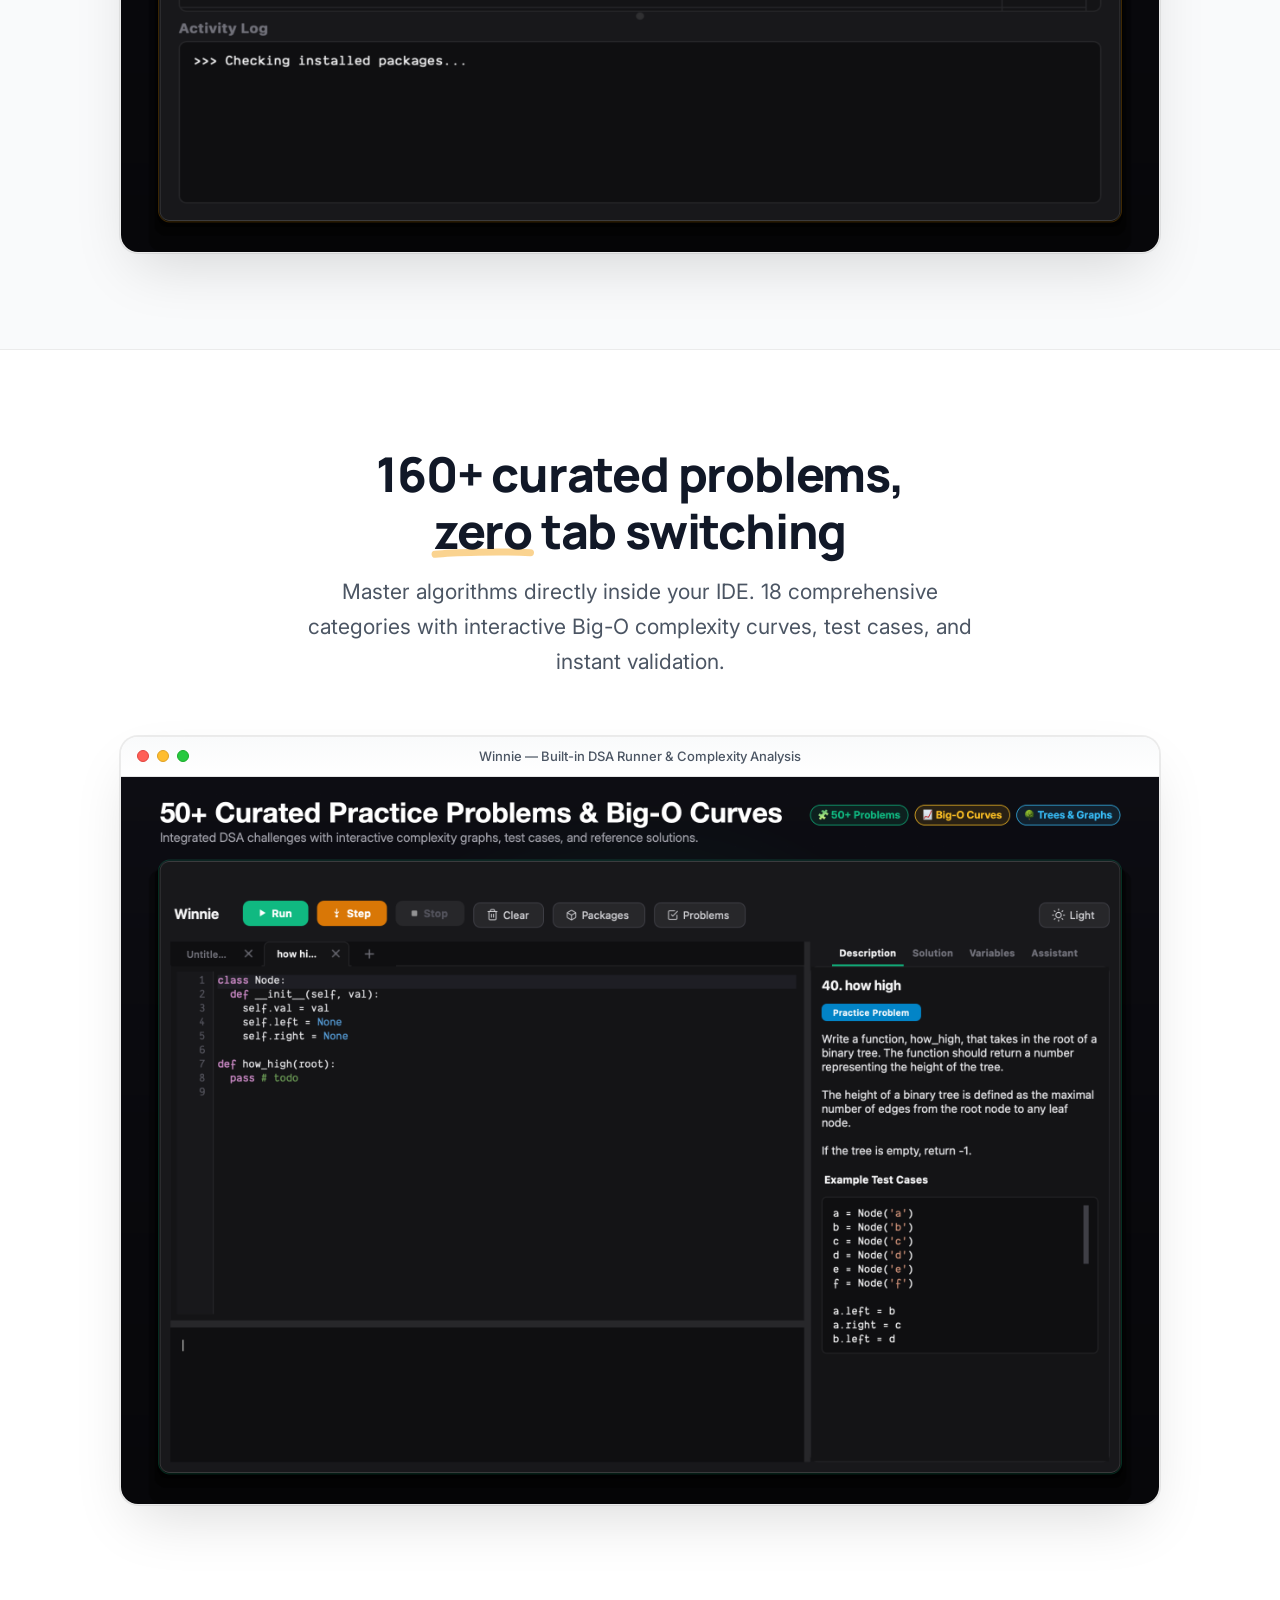
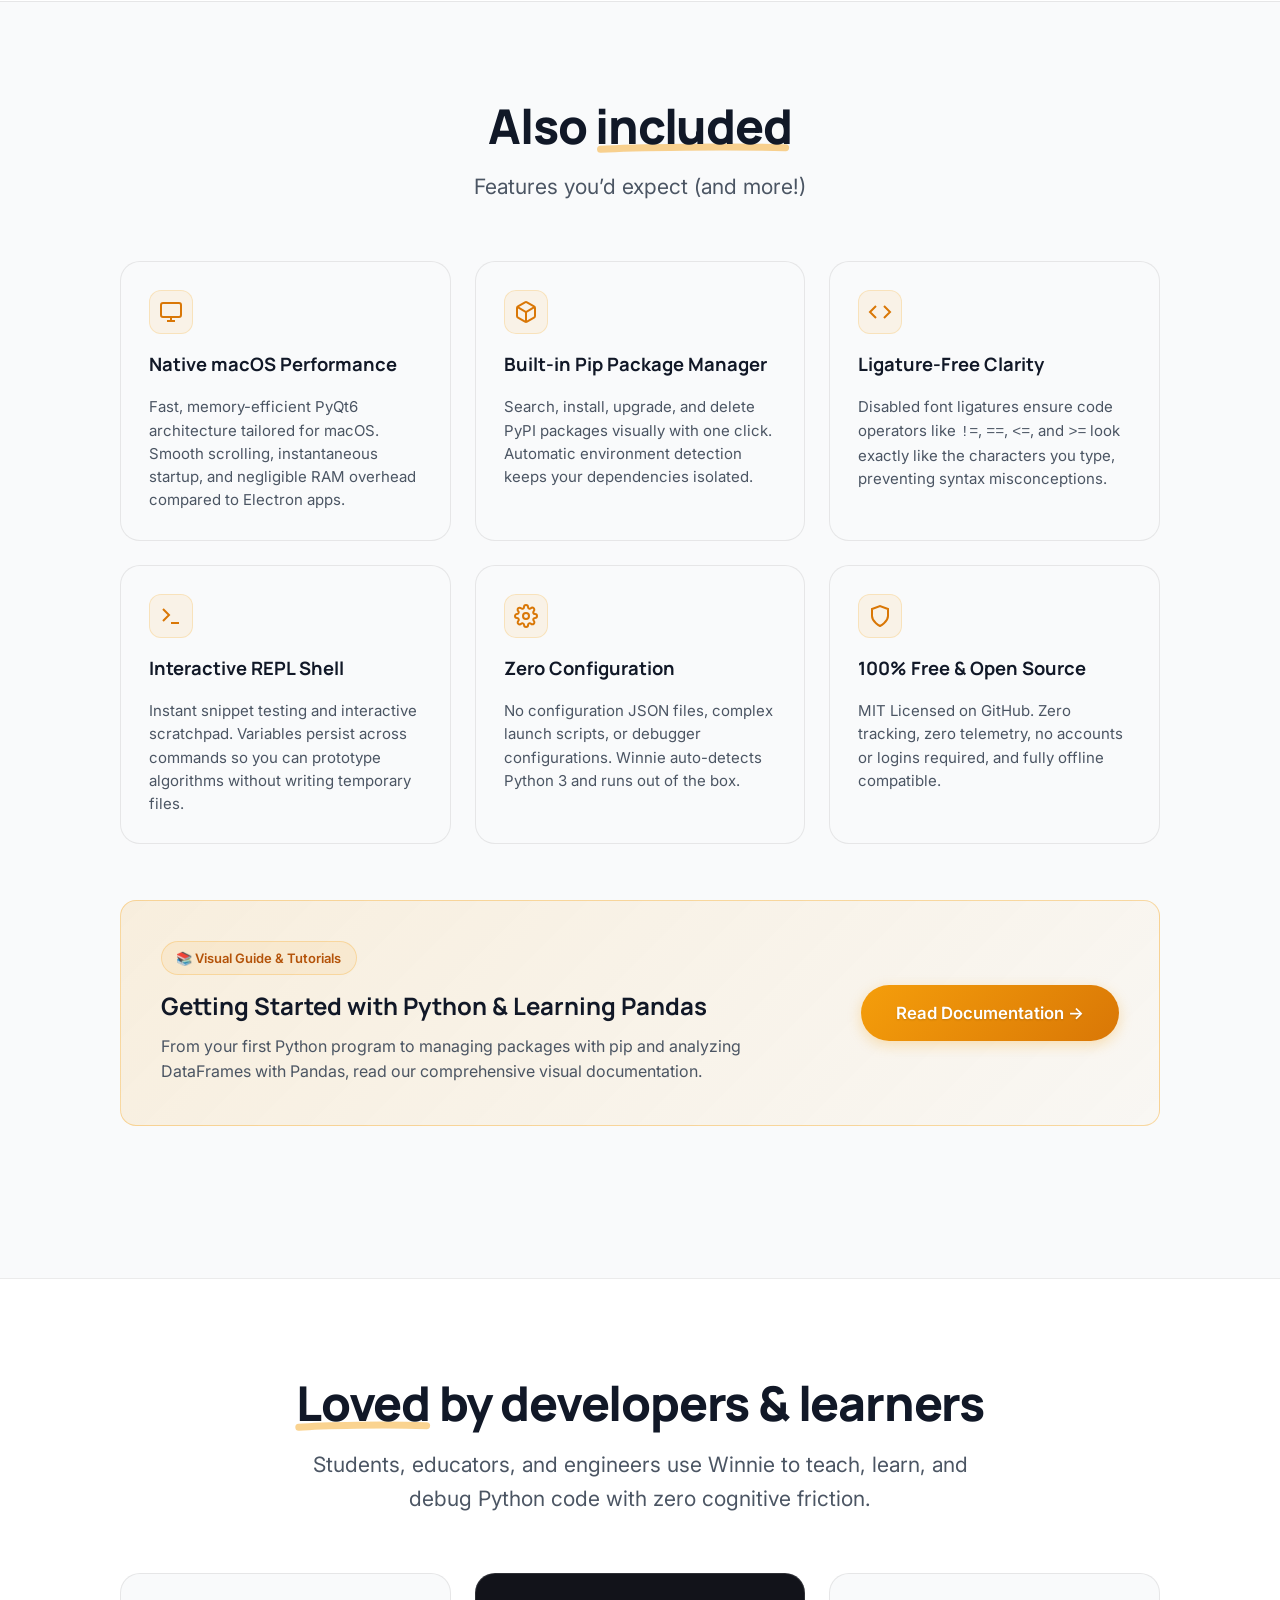
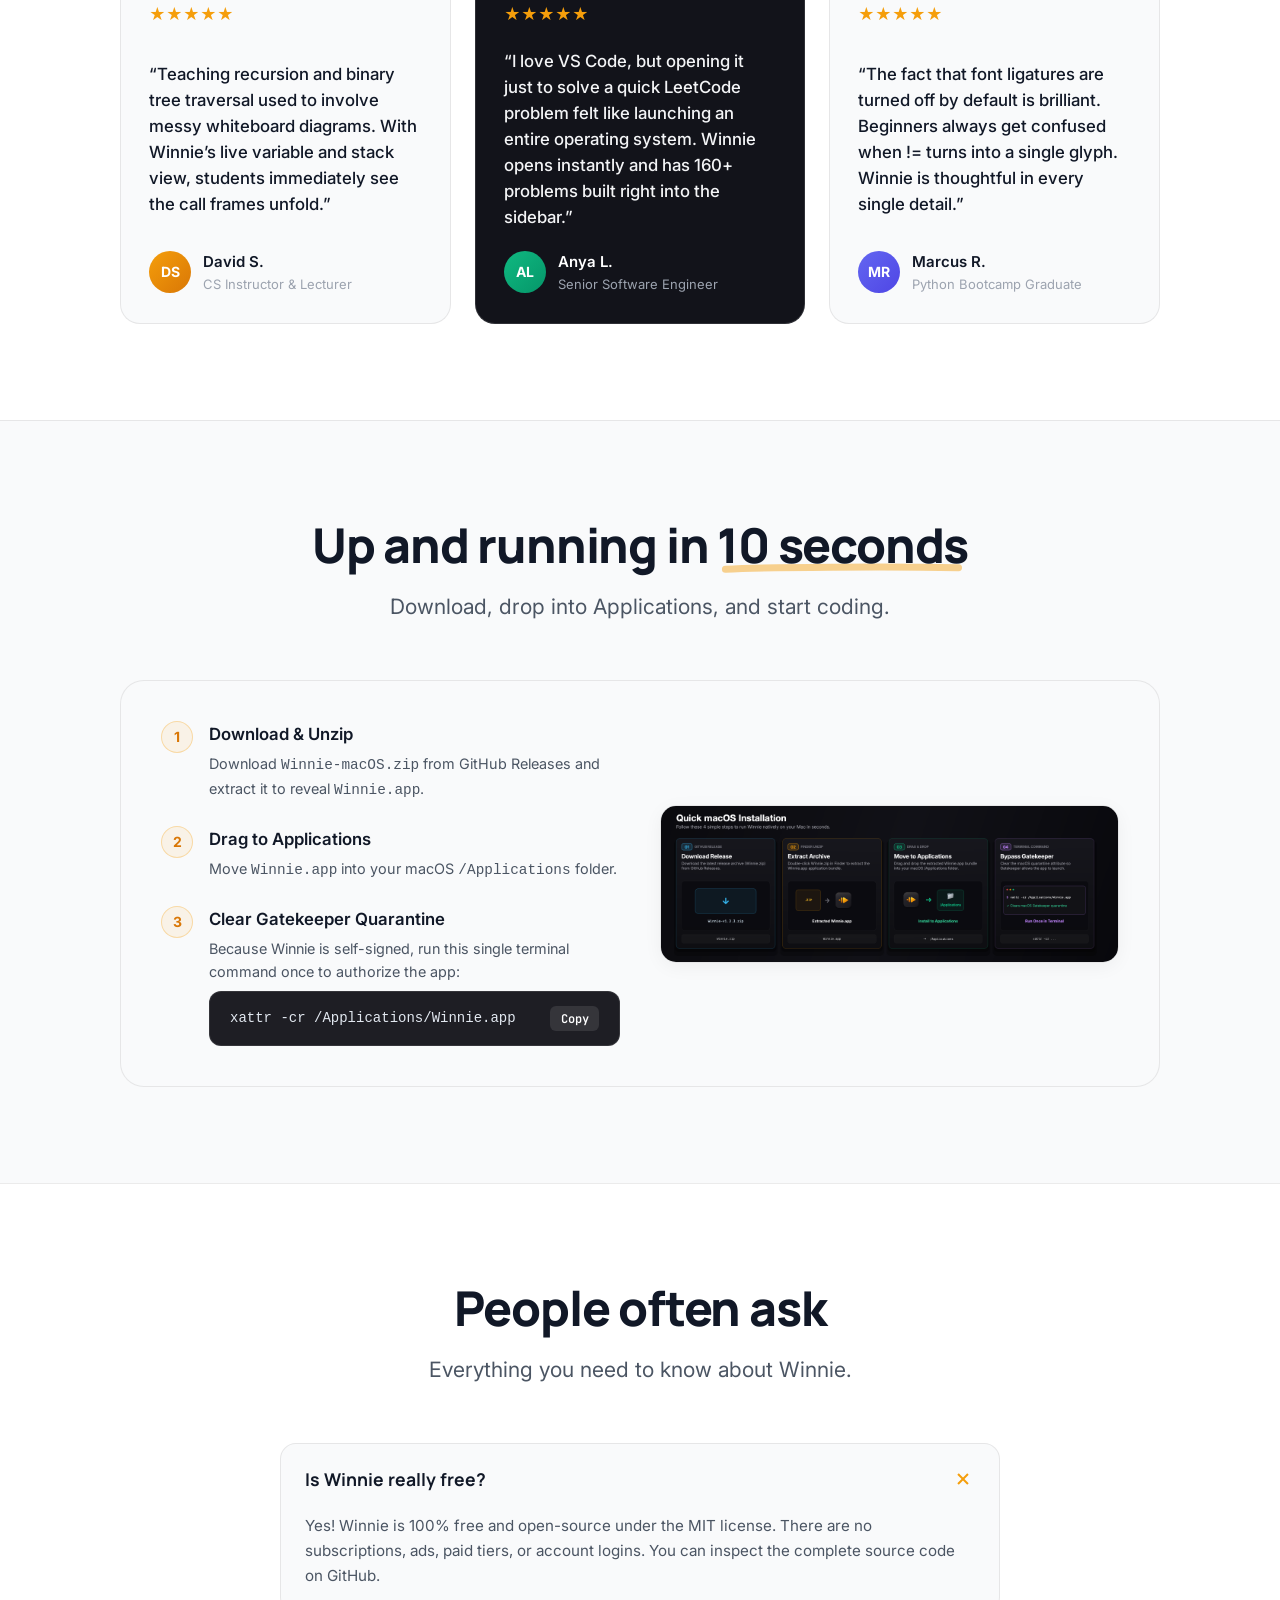
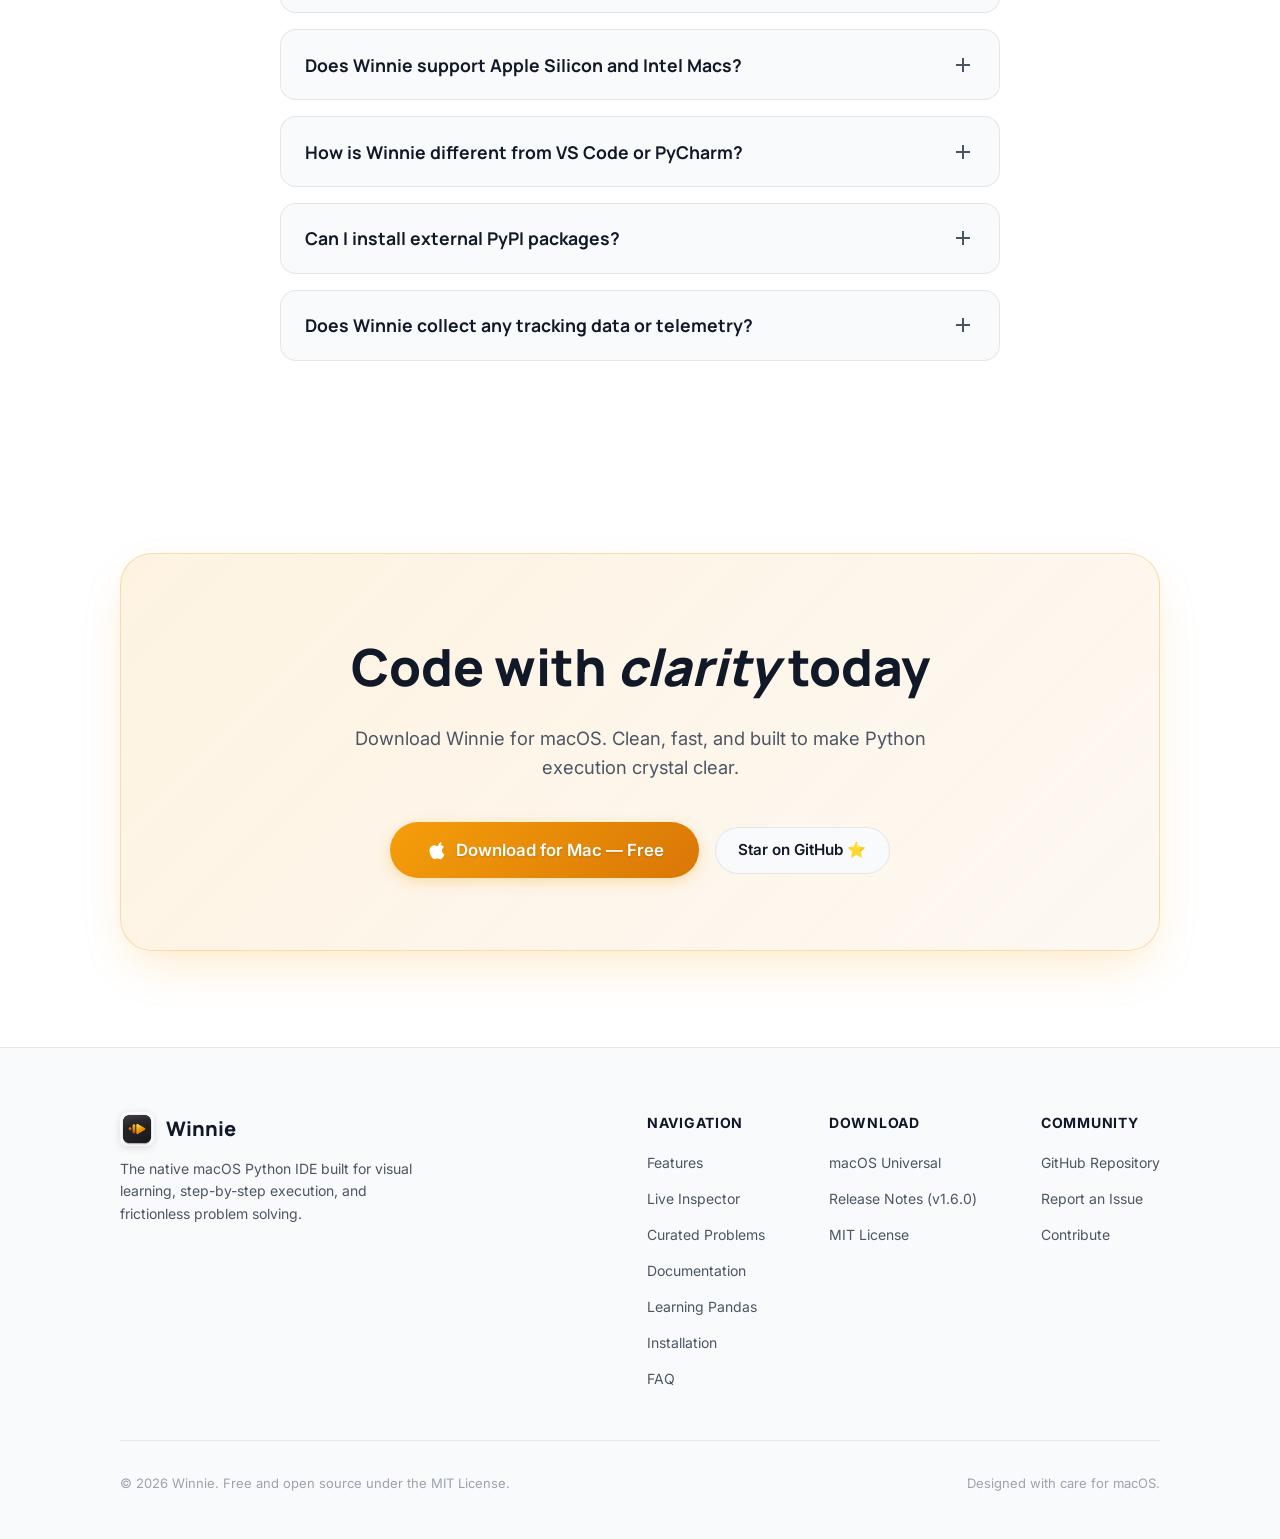
==== commit 6cd932d4: "chore: update website version to v1.6.0" ====
--- a/index.html
+++ b/index.html
@@ -16,7 +16,7 @@
       <a href="#" class="brand-logo" title="Winnie">
         <img src="assets/Winnie.png" alt="Winnie Logo">
         <span>Winnie</span>
-        <span class="brand-badge">v1.5.0</span>
+        <span class="brand-badge">v1.6.0</span>
       </a>
 
       <nav class="nav-links">
@@ -51,7 +51,7 @@
     <section class="hero-section">
       <div class="page-wrap">
         <div class="hero-badge-pill">
-          <span>✨ New in v1.5.0: CodeSandbox Black Theme & macOS Liquid Glass Design</span>
+          <span>✨ New in v1.6.0: Quick-Save Dialog & Sliding "My Files" Organization</span>
         </div>
 
         <h1 class="text-big-title">
@@ -637,7 +637,7 @@
             <h5>Download</h5>
             <ul>
               <li><a href="https://github.com/nileshhazra/winnie/releases/latest/download/Winnie-macOS.zip">macOS Universal</a></li>
-              <li><a href="https://github.com/nileshhazra/winnie/releases">Release Notes (v1.5.0)</a></li>
+              <li><a href="https://github.com/nileshhazra/winnie/releases">Release Notes (v1.6.0)</a></li>
               <li><a href="https://github.com/nileshhazra/winnie/blob/main/LICENSE">MIT License</a></li>
             </ul>
           </div>
--- a/styles.css
+++ b/styles.css
@@ -321,6 +321,8 @@
   box-shadow: 0 4px 14px var(--color-brand-glow);
   transition: all 0.2s cubic-bezier(0.16, 1, 0.3, 1);
   text-shadow: 0 1px 2px rgba(0, 0, 0, 0.15);
+  white-space: nowrap;
+  flex-shrink: 0;
 }
 
 .button-brand:hover {
@@ -1076,7 +1078,7 @@
    ========================================================================== */
 
 .docs-hero {
-  padding: 4rem 0 2.5rem;
+  padding: 7.5rem 0 3rem;
   border-bottom: 1px solid var(--border-card);
   background: radial-gradient(circle at 50% 0%, rgba(245, 158, 11, 0.08) 0%, transparent 60%);
 }
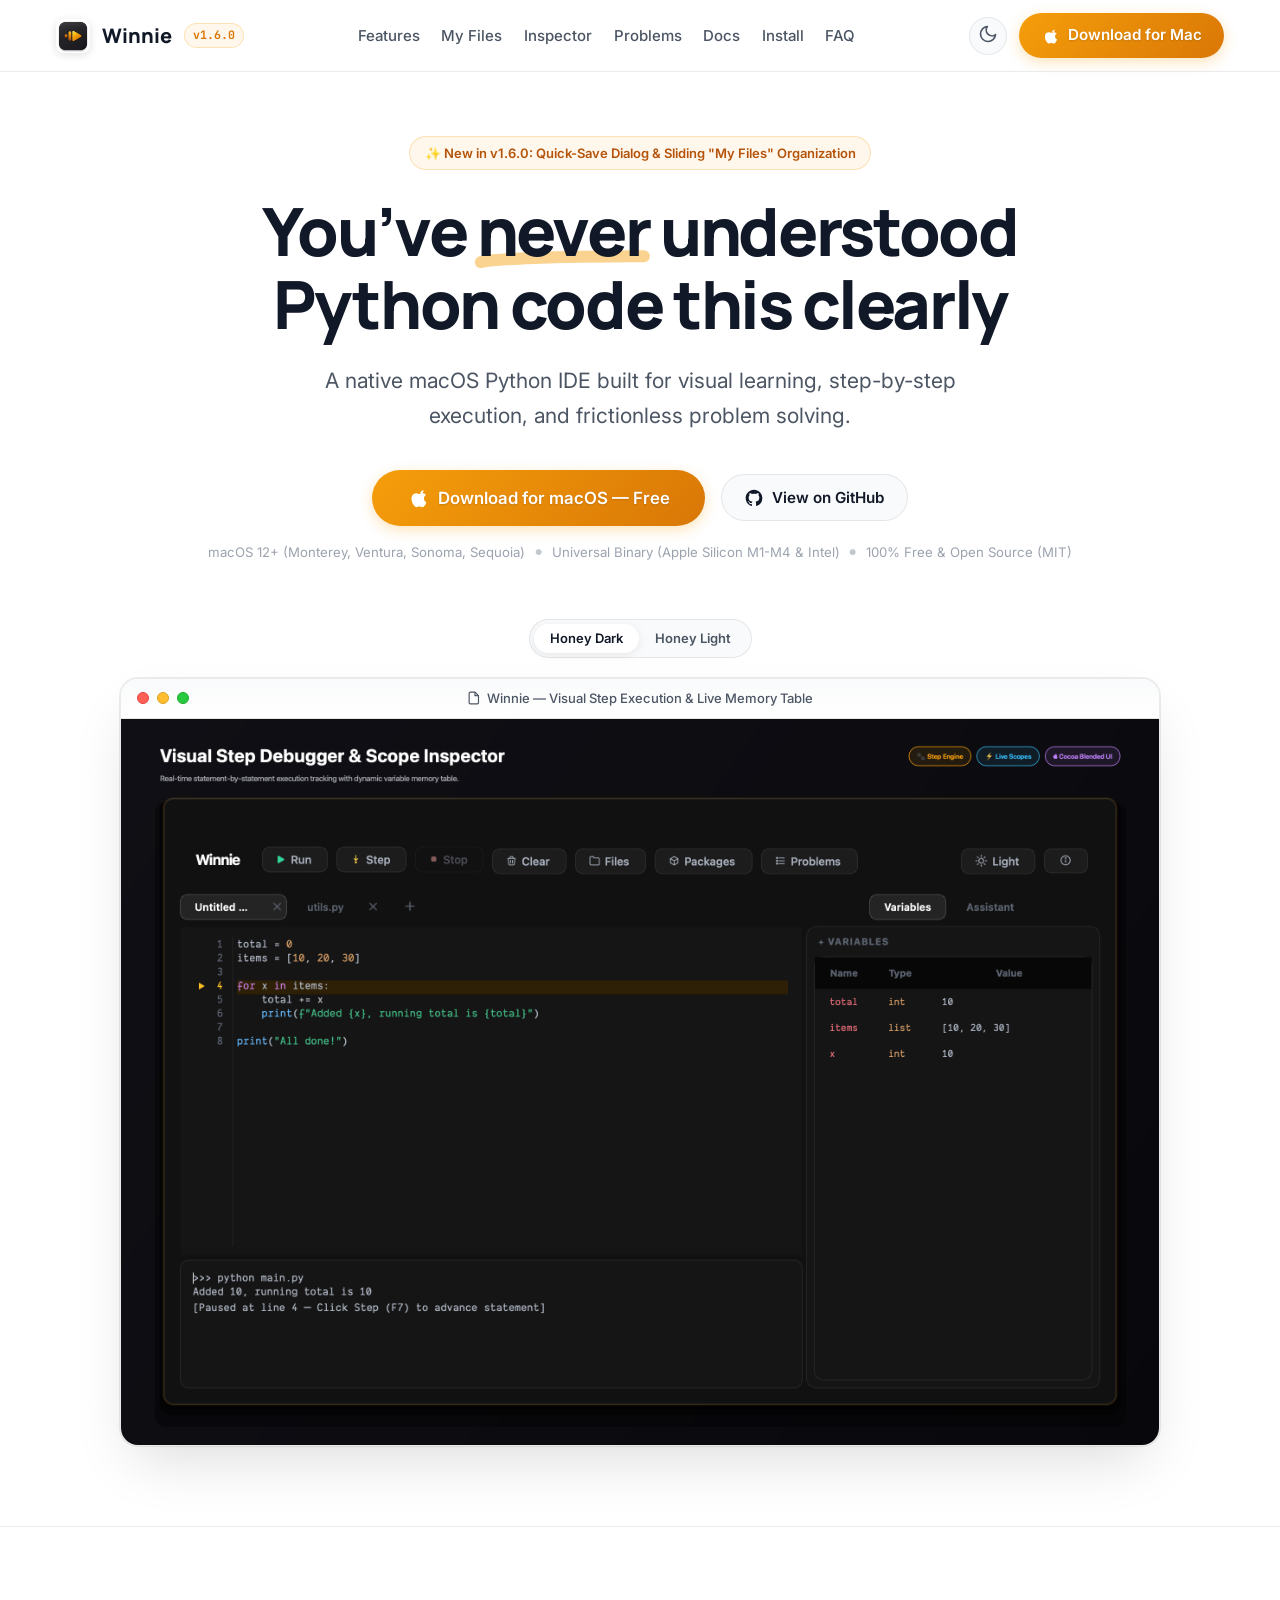
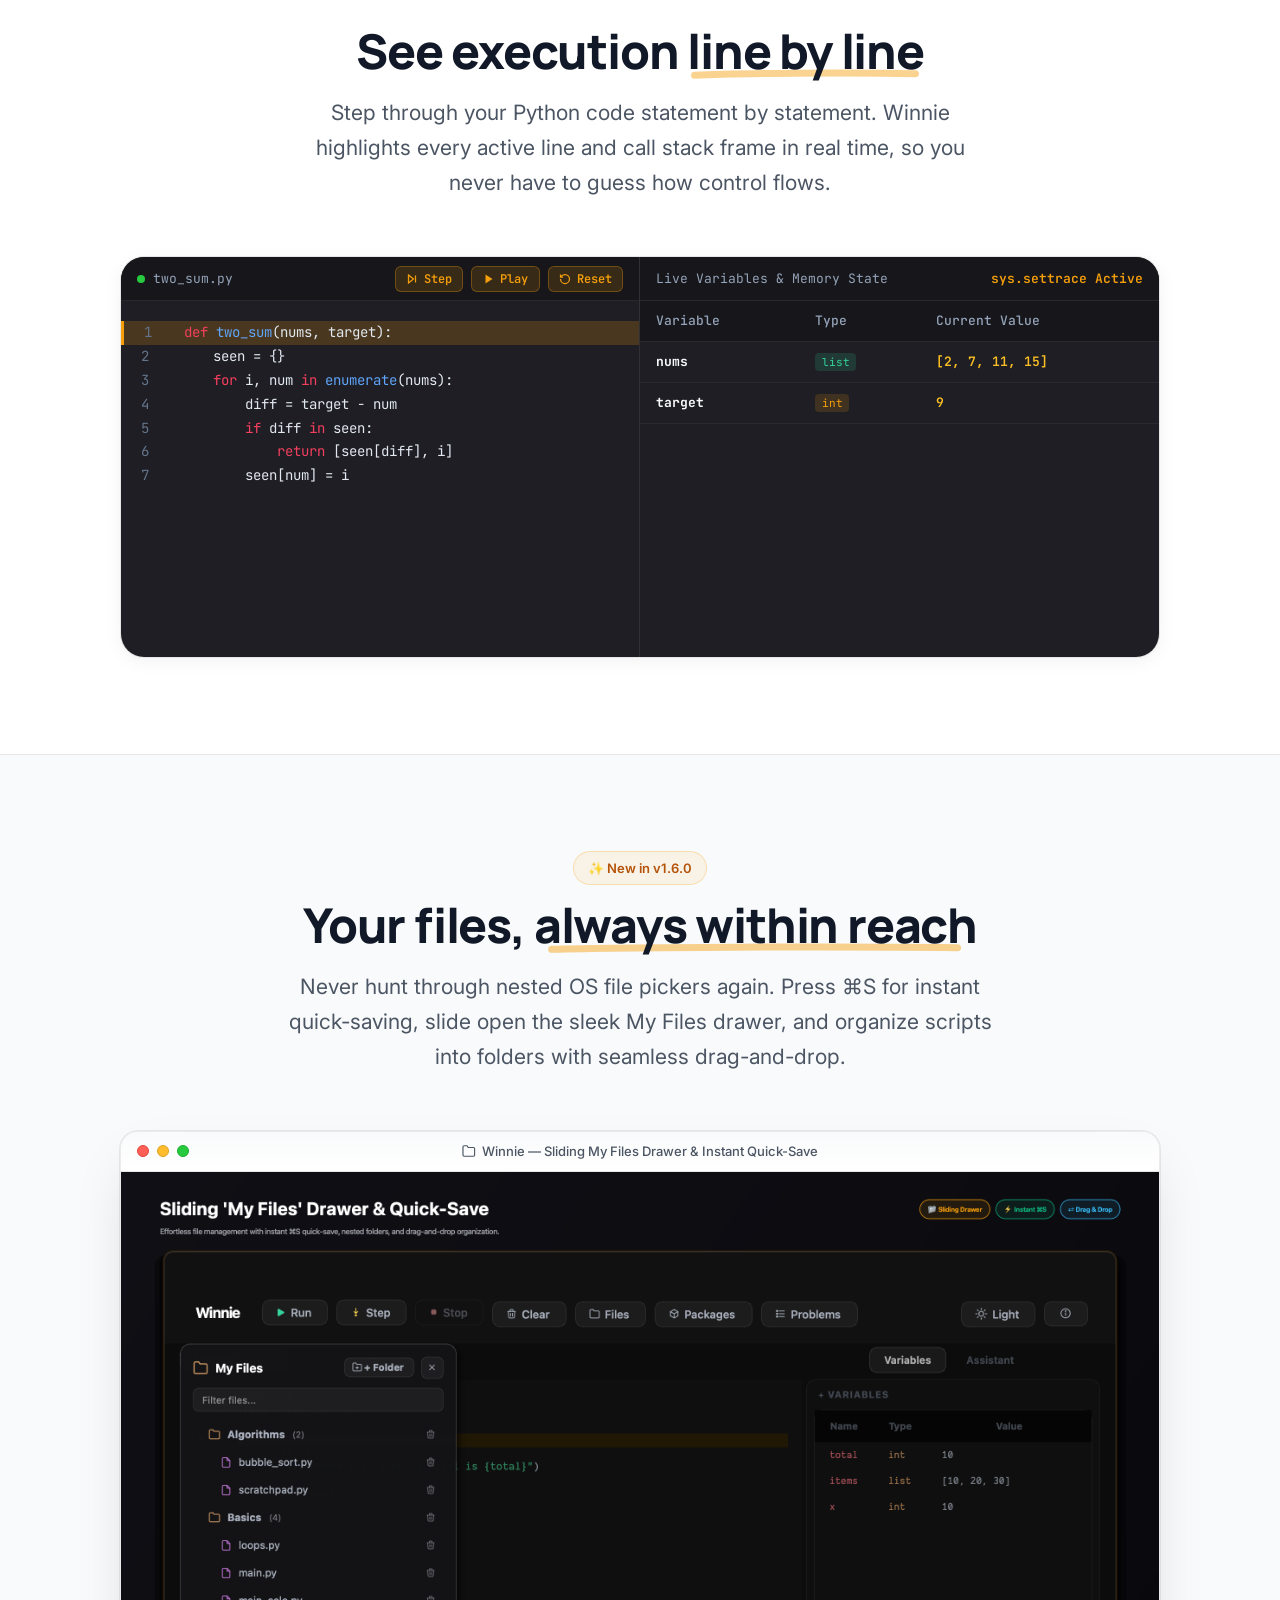
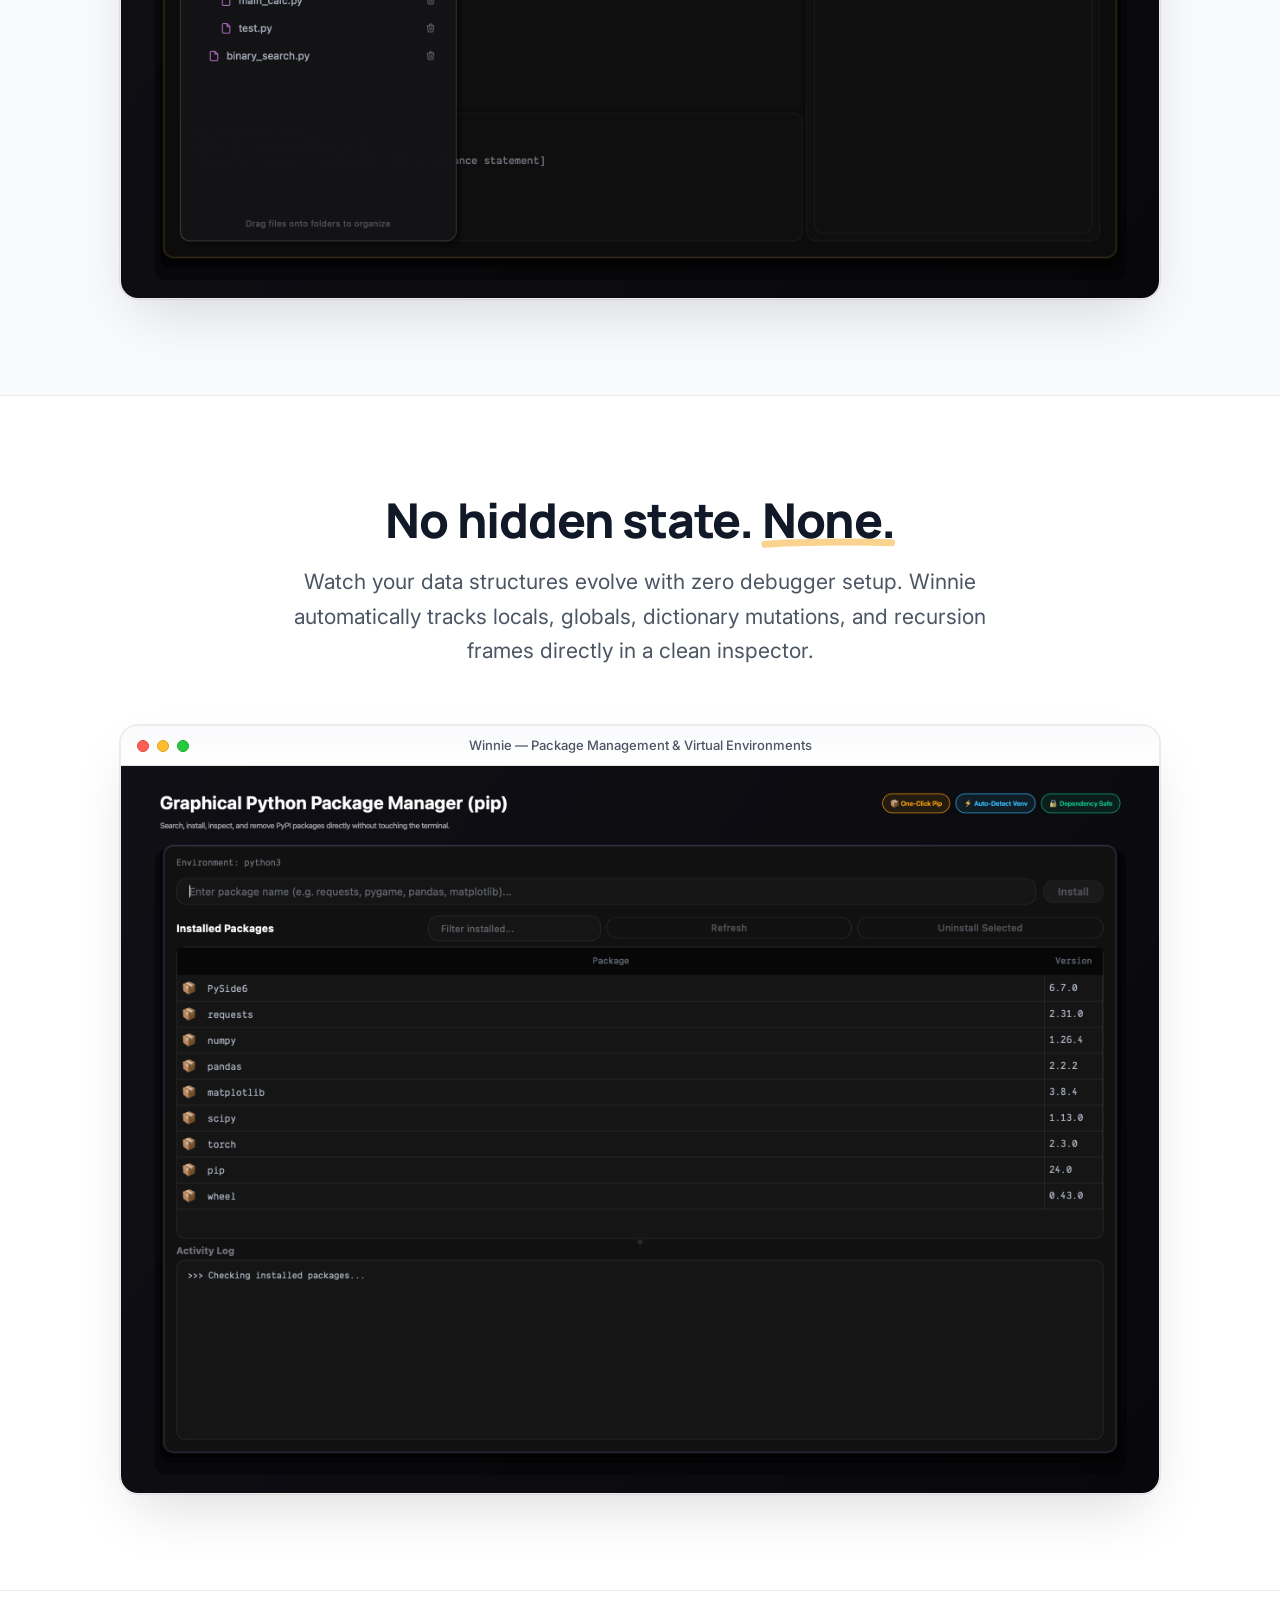
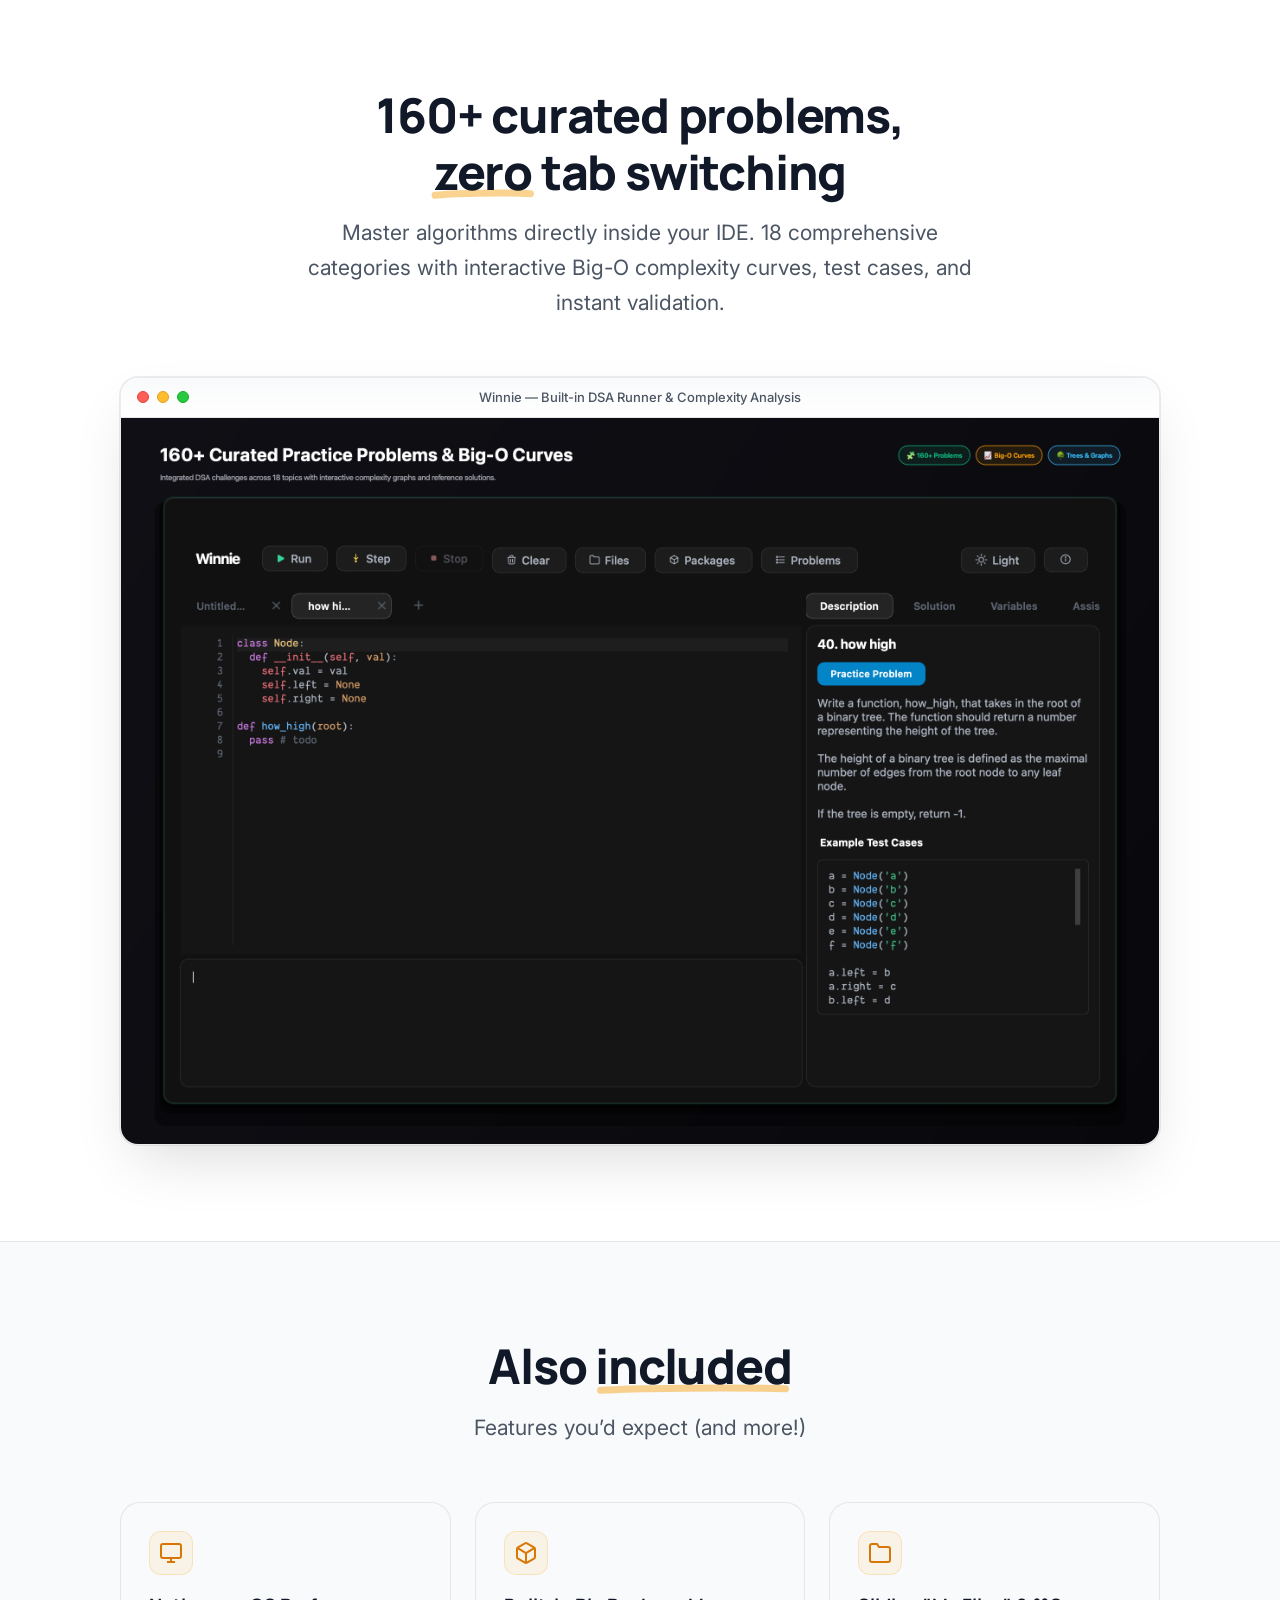
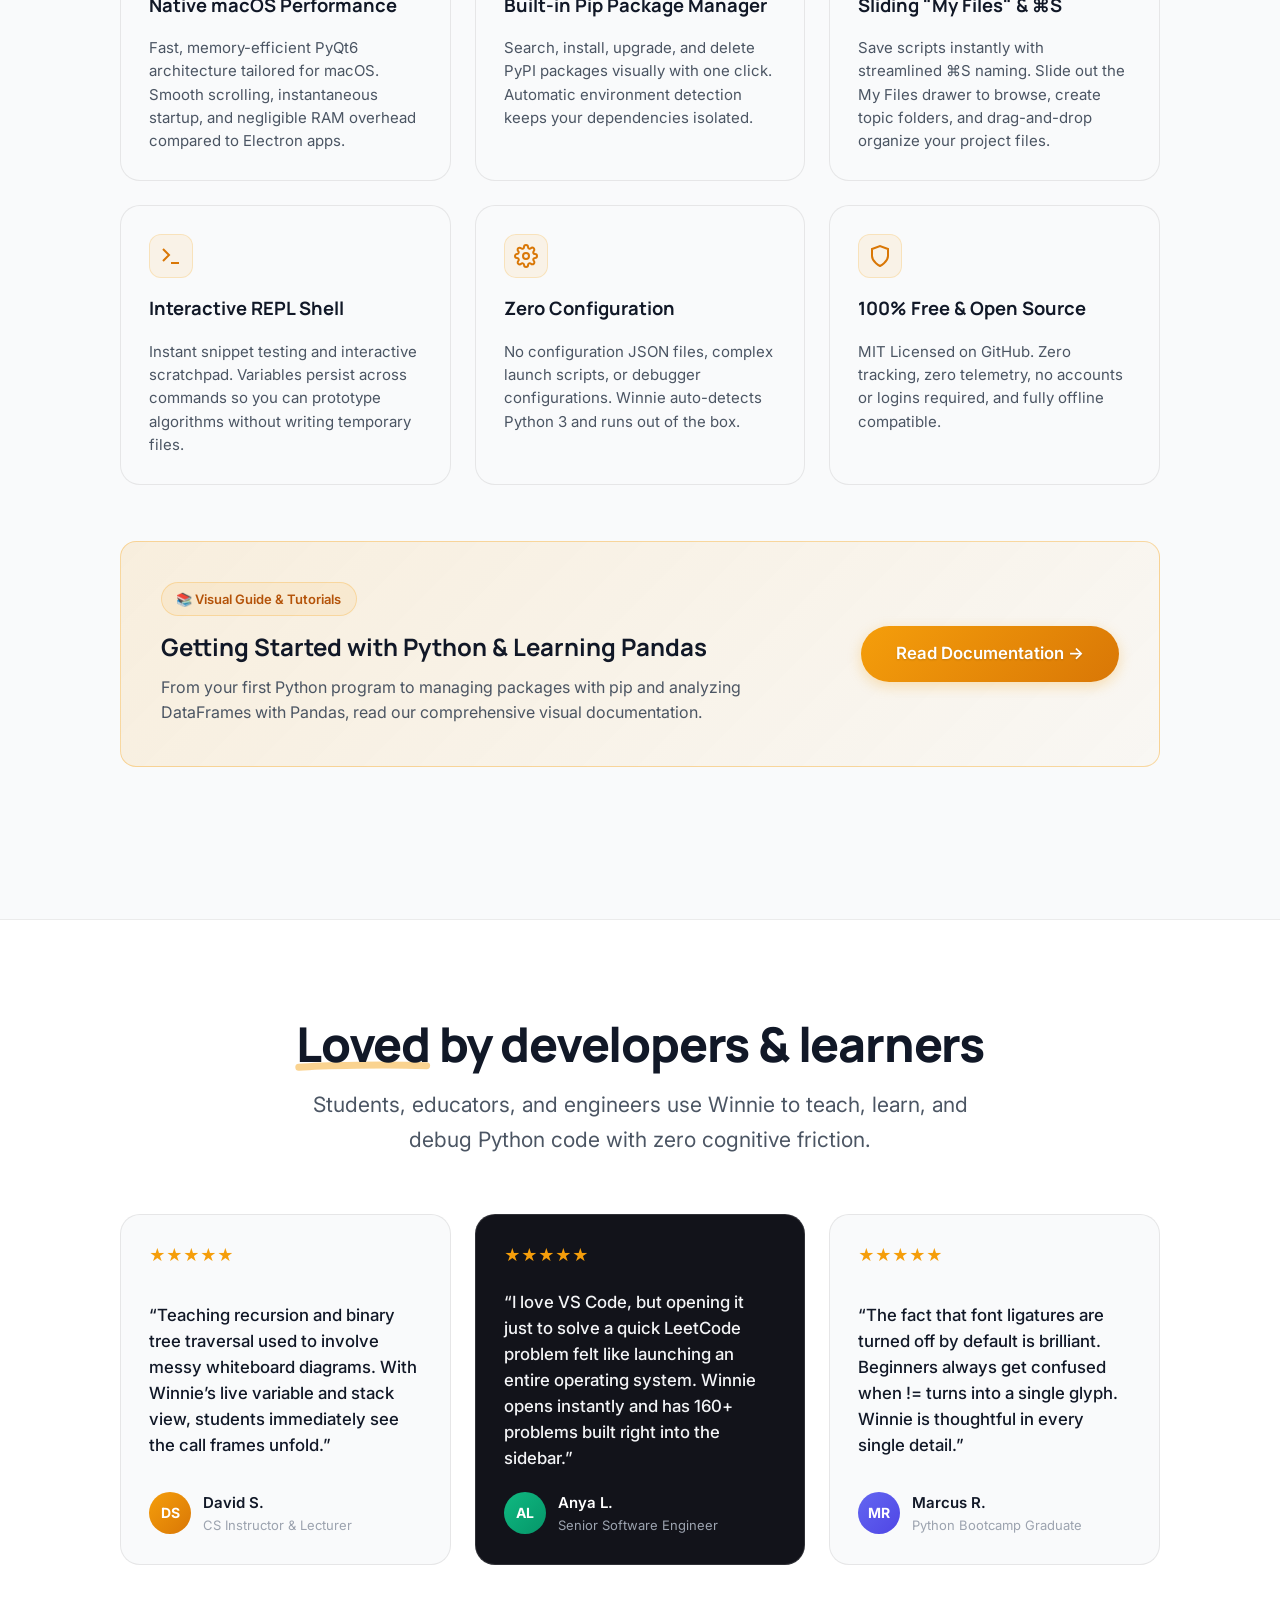
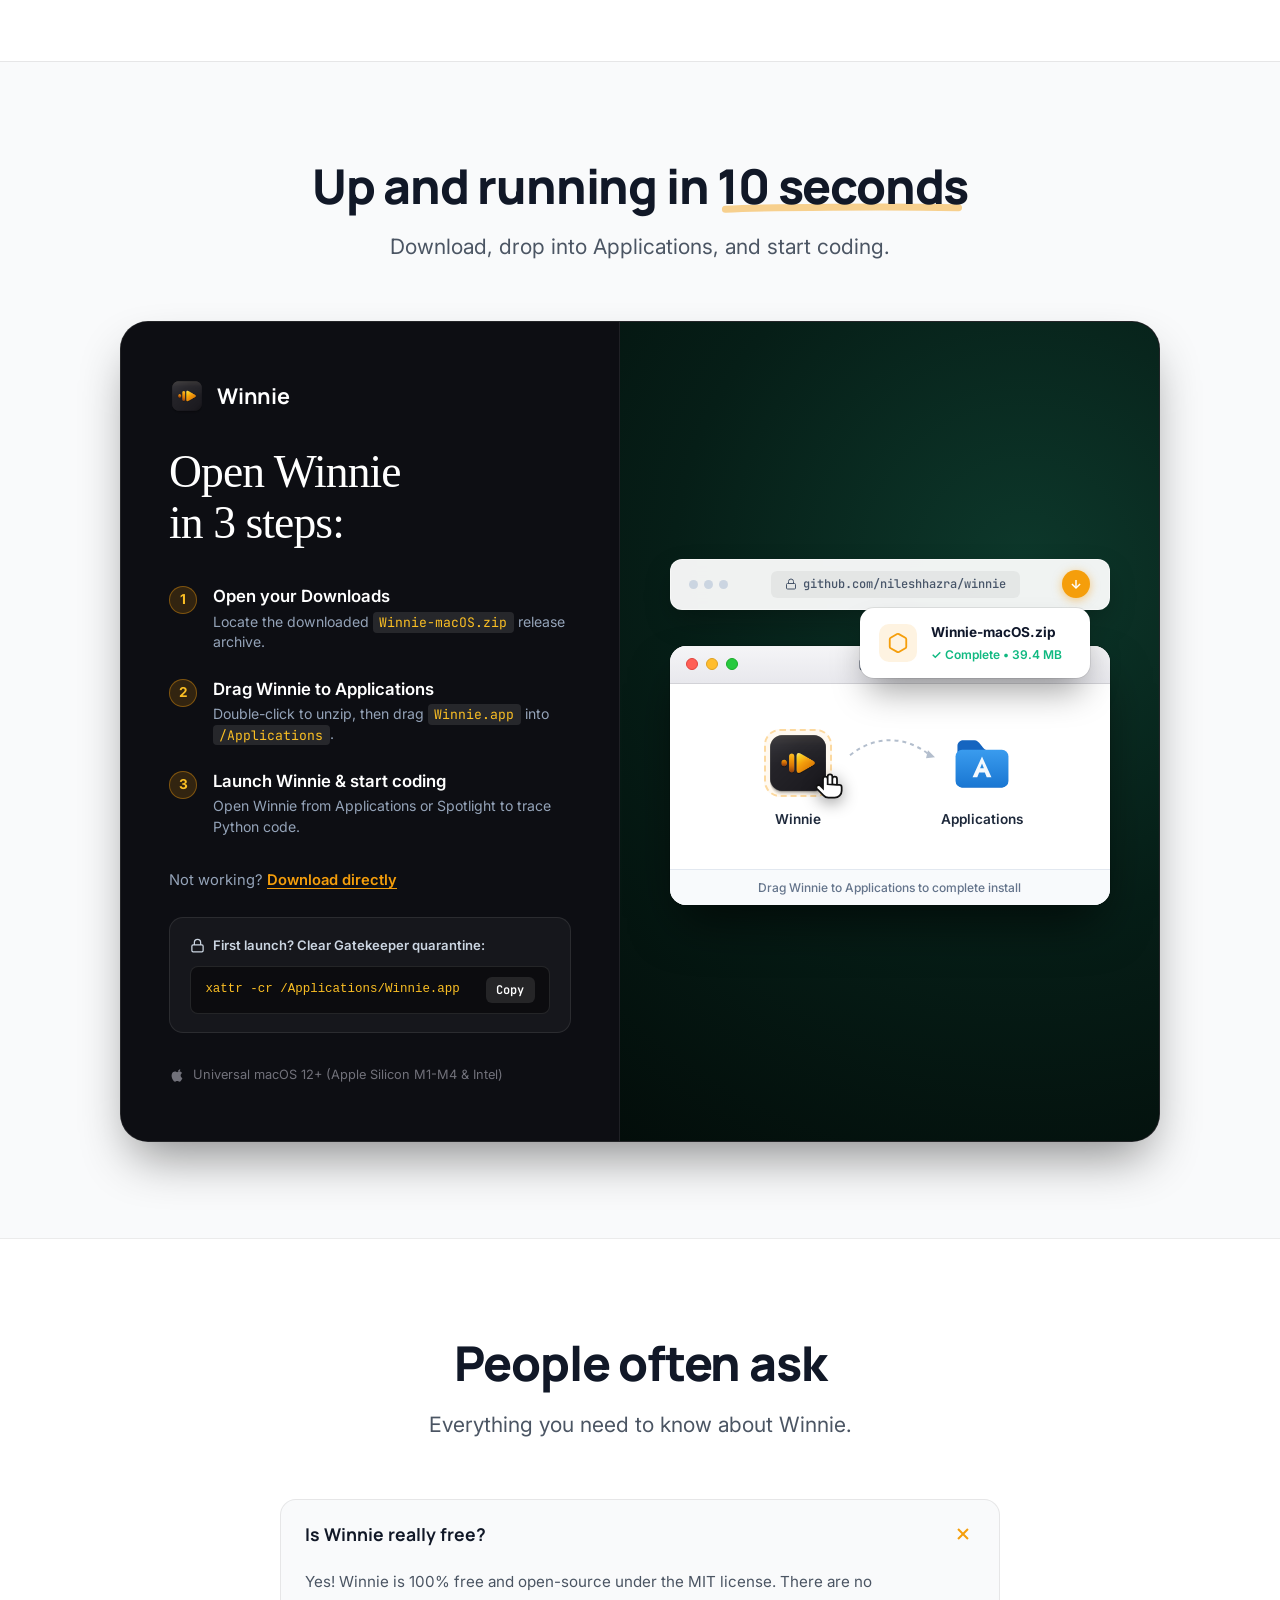
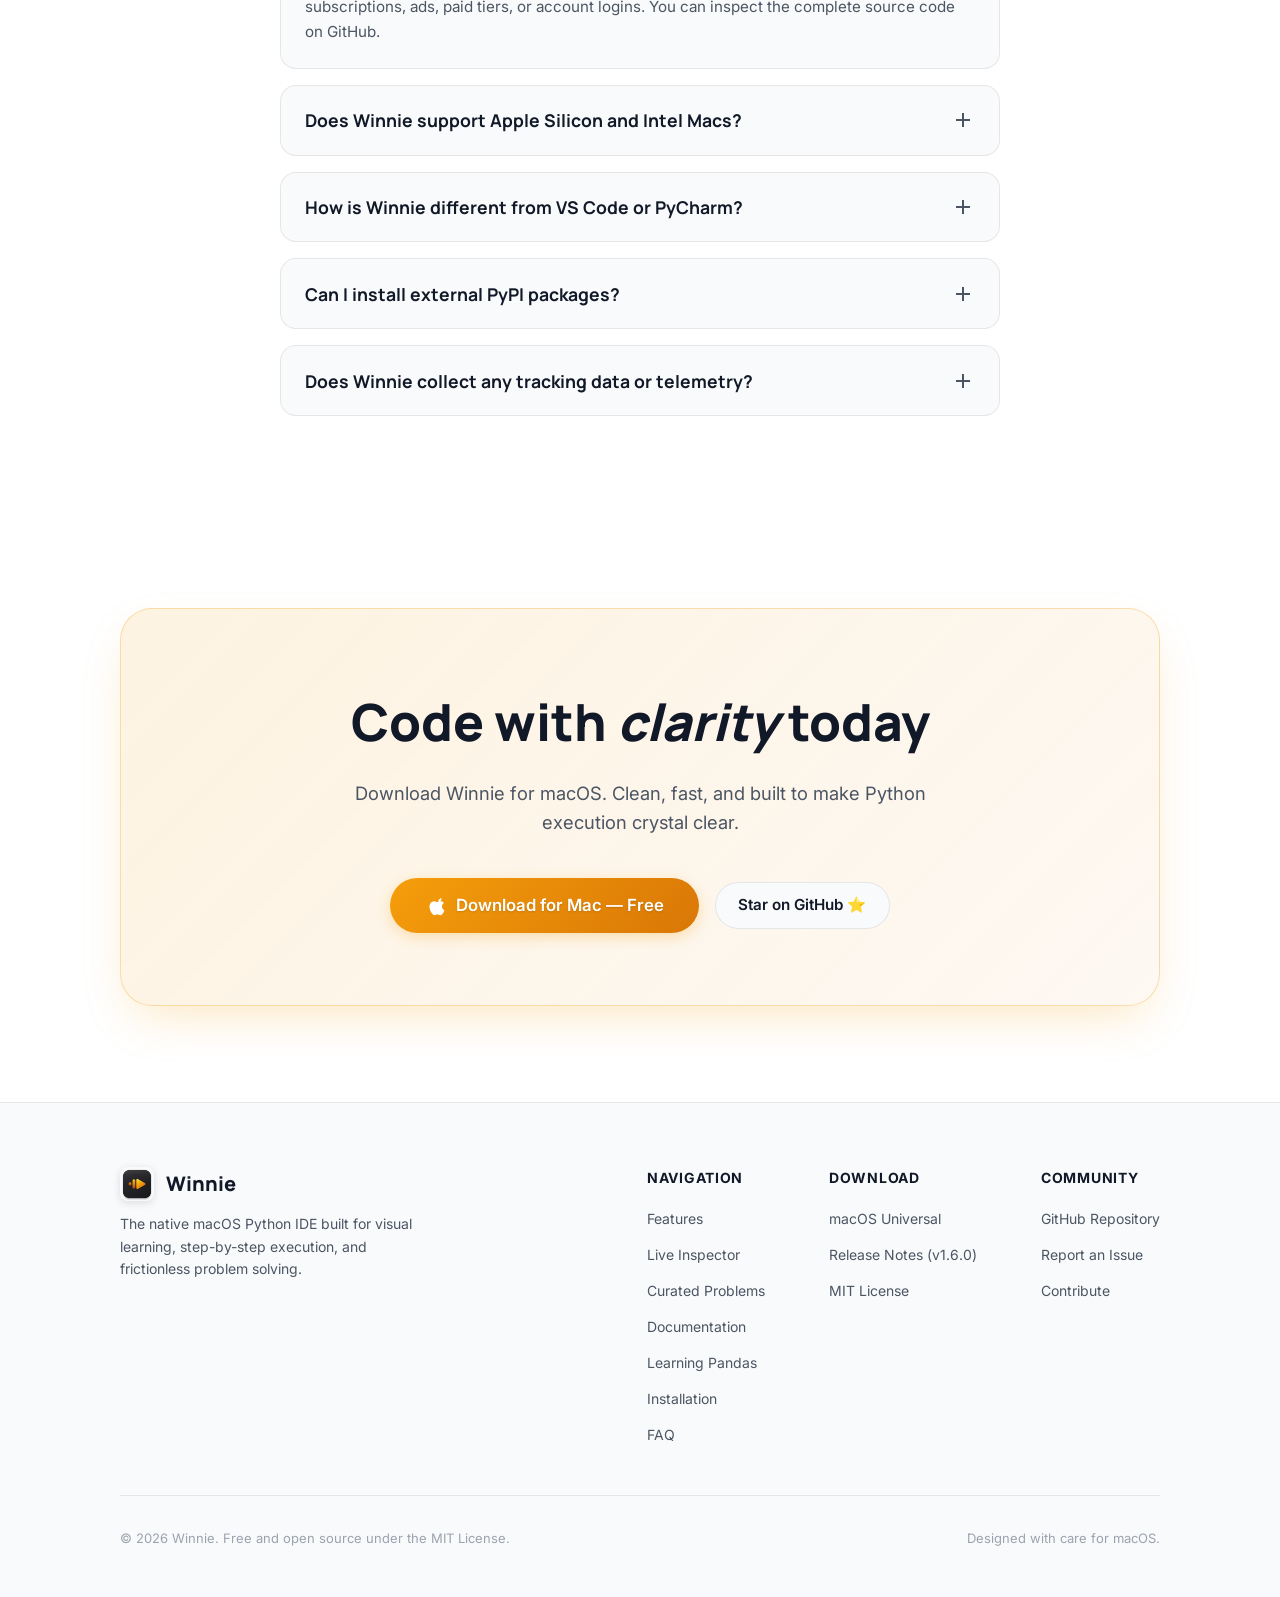
==== commit c537313f: "feat(site): update landing page with v1.6.0 screenshots and animated macOS install guide" ====
--- a/index.html
+++ b/index.html
@@ -21,6 +21,7 @@
 
       <nav class="nav-links">
         <a href="#features">Features</a>
+        <a href="#files">My Files</a>
         <a href="#inspector">Inspector</a>
         <a href="#problems">Problems</a>
         <a href="docs.html">Docs</a>
@@ -216,8 +217,46 @@
       </div>
     </section>
 
+    <!-- Section: Sliding "My Files" Drawer & Quick-Save (New in v1.6.0) -->
+    <section id="files" class="feature-section" style="background-color: var(--bg-page-alt);">
+      <div class="page-wrap">
+        <div class="lockup">
+          <div class="title-wrap">
+            <div class="hero-badge-pill" style="margin-bottom: 0.75rem; display: inline-flex;">
+              <span>✨ New in v1.6.0</span>
+            </div>
+            <h2 class="text-title1">
+              Your files, <em>always within reach</em>
+            </h2>
+            <p class="text-headline1" style="margin-top: 1rem;">
+              Never hunt through nested OS file pickers again. Press ⌘S for instant quick-saving, slide open the sleek My Files drawer, and organize scripts into folders with seamless drag-and-drop.
+            </p>
+          </div>
+        </div>
+
+        <div class="mac-window">
+          <div class="mac-titlebar">
+            <div class="traffic-lights">
+              <span class="close"></span>
+              <span class="minimize"></span>
+              <span class="zoom"></span>
+            </div>
+            <div class="window-title">
+              <svg width="14" height="14" viewBox="0 0 24 24" fill="none" stroke="currentColor" stroke-width="2">
+                <path d="M22 19a2 2 0 0 1-2 2H4a2 2 0 0 1-2-2V5a2 2 0 0 1 2-2h5l2 3h9a2 2 0 0 1 2 2z"></path>
+              </svg>
+              Winnie — Sliding My Files Drawer &amp; Instant Quick-Save
+            </div>
+          </div>
+          <div class="window-preview-viewport">
+            <img src="assets/winnie-files-showcase.png" alt="Winnie Sliding My Files Drawer and Quick-Save">
+          </div>
+        </div>
+      </div>
+    </section>
+
     <!-- Section 2: Alternating Big Card - Live Memory Inspector -->
-    <section id="inspector" class="feature-section" style="background-color: var(--bg-page-alt);">
+    <section id="inspector" class="feature-section">
       <div class="page-wrap">
         <div class="lockup">
           <div class="title-wrap">
@@ -325,12 +364,11 @@
           <div class="bento-card">
             <div class="bento-icon">
               <svg width="24" height="24" viewBox="0 0 24 24" fill="none" stroke="currentColor" stroke-width="2">
-                <polyline points="16 18 22 12 16 6"></polyline>
-                <polyline points="8 6 2 12 8 18"></polyline>
-              </svg>
-            </div>
-            <h4>Ligature-Free Clarity</h4>
-            <p>Disabled font ligatures ensure code operators like <code>!=</code>, <code>==</code>, <code>&lt;=</code>, and <code>&gt;=</code> look exactly like the characters you type, preventing syntax misconceptions.</p>
+                <path d="M22 19a2 2 0 0 1-2 2H4a2 2 0 0 1-2-2V5a2 2 0 0 1 2-2h5l2 3h9a2 2 0 0 1 2 2z"></path>
+              </svg>
+            </div>
+            <h4>Sliding "My Files" &amp; ⌘S</h4>
+            <p>Save scripts instantly with streamlined ⌘S naming. Slide out the My Files drawer to browse, create topic folders, and drag-and-drop organize your project files.</p>
           </div>
 
           <!-- Card 4 -->
@@ -464,39 +502,171 @@
           </div>
         </div>
 
-        <div class="install-card">
-          <div class="install-steps">
-            <div class="step-item">
-              <div class="step-num">1</div>
-              <div class="step-content">
-                <h4>Download &amp; Unzip</h4>
-                <p>Download <code>Winnie-macOS.zip</code> from GitHub Releases and extract it to reveal <code>Winnie.app</code>.</p>
-              </div>
-            </div>
-
-            <div class="step-item">
-              <div class="step-num">2</div>
-              <div class="step-content">
-                <h4>Drag to Applications</h4>
-                <p>Move <code>Winnie.app</code> into your macOS <code>/Applications</code> folder.</p>
-              </div>
-            </div>
-
-            <div class="step-item">
-              <div class="step-num">3</div>
-              <div class="step-content">
-                <h4>Clear Gatekeeper Quarantine</h4>
-                <p>Because Winnie is self-signed, run this single terminal command once to authorize the app:</p>
+        <div class="install-flow-card">
+          <!-- Left: 3-Step Typography & Instructions -->
+          <div class="install-flow-left">
+            <div>
+              <div class="install-flow-brand">
+                <img src="assets/Winnie.png" width="36" height="36" alt="Winnie App Icon">
+                <span class="install-flow-brand-name">Winnie</span>
+              </div>
+
+              <h3 class="install-flow-title">
+                Open Winnie<br>in 3 steps:
+              </h3>
+
+              <ol class="install-flow-steps">
+                <li>
+                  <span class="step-num-pill">1</span>
+                  <div>
+                    <strong>Open your Downloads</strong>
+                    <p>Locate the downloaded <code>Winnie-macOS.zip</code> release archive.</p>
+                  </div>
+                </li>
+                <li>
+                  <span class="step-num-pill">2</span>
+                  <div>
+                    <strong>Drag Winnie to Applications</strong>
+                    <p>Double-click to unzip, then drag <code>Winnie.app</code> into <code>/Applications</code>.</p>
+                  </div>
+                </li>
+                <li>
+                  <span class="step-num-pill">3</span>
+                  <div>
+                    <strong>Launch Winnie &amp; start coding</strong>
+                    <p>Open Winnie from Applications or Spotlight to trace Python code.</p>
+                  </div>
+                </li>
+              </ol>
+
+              <div class="install-flow-help">
+                <p>Not working? <a href="https://github.com/nileshhazra/winnie/releases/latest/download/Winnie-macOS.zip" class="install-direct-link">Download directly</a></p>
+              </div>
+
+              <!-- Gatekeeper Tip Box -->
+              <div class="gatekeeper-callout">
+                <div class="gatekeeper-header">
+                  <svg width="15" height="15" viewBox="0 0 24 24" fill="none" stroke="currentColor" stroke-width="2">
+                    <rect x="3" y="11" width="18" height="11" rx="2" ry="2"></rect>
+                    <path d="M7 11V7a5 5 0 0 1 10 0v4"></path>
+                  </svg>
+                  <span>First launch? Clear Gatekeeper quarantine:</span>
+                </div>
                 <div class="command-box">
                   <code>xattr -cr /Applications/Winnie.app</code>
                   <button id="copy-cmd-btn" class="copy-btn">Copy</button>
                 </div>
               </div>
             </div>
-          </div>
-
-          <div style="text-align: center;">
-            <img src="assets/installation-guide.png" alt="macOS Drag to Applications and Gatekeeper authorization" style="border-radius: 1rem; border: 1px solid var(--border-card); box-shadow: var(--shadow-md);">
+
+            <div class="install-compat-tag">
+              <svg width="16" height="16" viewBox="0 0 24 24" fill="currentColor">
+                <path d="M18.71 19.5c-.83 1.24-1.71 2.45-3.05 2.47-1.34.03-1.77-.79-3.29-.79-1.53 0-2 .77-3.27.82-1.31.05-2.3-1.32-3.14-2.53C4.25 17 2.94 12.45 4.7 9.39c.87-1.52 2.43-2.48 4.12-2.51 1.28-.02 2.5.87 3.29.87.78 0 2.26-1.07 3.81-.91.65.03 2.47.26 3.64 1.98-.09.06-2.17 1.28-2.15 3.81.03 3.02 2.65 4.03 2.68 4.04-.03.07-.42 1.44-1.38 2.83M15.97 6.37c.62-.75 1.04-1.8 0.92-2.87-.9.04-1.99.6-2.63 1.35-.58.67-1.09 1.74-.95 2.78 1 .08 2.04-.51 2.66-1.26z"/>
+              </svg>
+              <span>Universal macOS 12+ (Apple Silicon M1-M4 &amp; Intel)</span>
+            </div>
+          </div>
+
+          <!-- Right: Visual Animated macOS Guide (matching reference screenshot) -->
+          <div class="install-flow-right">
+            <!-- Simulated Browser Download Bar & Popover -->
+            <div class="mockup-browser-header">
+              <div class="mockup-browser-dots">
+                <span></span><span></span><span></span>
+              </div>
+              <div class="mockup-browser-url">
+                <svg width="12" height="12" viewBox="0 0 24 24" fill="none" stroke="currentColor" stroke-width="2">
+                  <rect x="3" y="11" width="18" height="11" rx="2" ry="2"></rect>
+                  <path d="M7 11V7a5 5 0 0 1 10 0v4"></path>
+                </svg>
+                <span>github.com/nileshhazra/winnie</span>
+              </div>
+              <div class="mockup-browser-download-pill">
+                <div class="dl-badge-icon">
+                  <svg width="14" height="14" viewBox="0 0 24 24" fill="none" stroke="currentColor" stroke-width="2.5">
+                    <line x1="12" y1="5" x2="12" y2="19"></line>
+                    <polyline points="19 12 12 19 5 12"></polyline>
+                  </svg>
+                </div>
+                <!-- Download Popover Dropdown -->
+                <div class="download-popover">
+                  <div class="dl-file-icon">
+                    <svg width="22" height="22" viewBox="0 0 24 24" fill="none" stroke="#f59e0b" stroke-width="2">
+                      <path d="M21 16V8a2 2 0 0 0-1-1.73l-7-4a2 2 0 0 0-2 0l-7 4A2 2 0 0 0 3 8v8a2 2 0 0 0 1 1.73l7 4a2 2 0 0 0 2 0l7-4A2 2 0 0 0 21 16z"></path>
+                    </svg>
+                  </div>
+                  <div class="dl-file-meta">
+                    <div class="dl-file-name">Winnie-macOS.zip</div>
+                    <div class="dl-file-status">✓ Complete • 39.4 MB</div>
+                  </div>
+                </div>
+              </div>
+            </div>
+
+            <!-- Simulated macOS Finder Drag Window -->
+            <div class="finder-window">
+              <div class="finder-titlebar">
+                <div class="traffic-lights">
+                  <span class="close"></span>
+                  <span class="minimize"></span>
+                  <span class="zoom"></span>
+                </div>
+                <div class="finder-title">
+                  <svg width="13" height="13" viewBox="0 0 24 24" fill="none" stroke="currentColor" stroke-width="2">
+                    <rect x="2" y="2" width="20" height="20" rx="5" ry="5"></rect>
+                    <path d="M16 11.37A4 4 0 1 1 12.63 8 4 4 0 0 1 16 11.37z"></path>
+                  </svg>
+                  Winnie
+                </div>
+              </div>
+
+              <div class="finder-body">
+                <!-- Left Source: Winnie App Icon -->
+                <div class="finder-app-slot">
+                  <div class="app-icon-ghost"></div>
+                  <div class="animated-drag-item">
+                    <img src="assets/Winnie.png" width="68" height="68" alt="Winnie App Icon" class="finder-app-icon">
+                    <div class="app-drag-hand">
+                      <svg width="28" height="28" viewBox="0 0 24 24" fill="#ffffff" stroke="#111111" stroke-width="1.5">
+                        <path d="M18 11V6a2 2 0 0 0-2-2 2 2 0 0 0-2 2v3M14 10V4a2 2 0 0 0-2-2 2 2 0 0 0-2 2v7M10 10.5V6a2 2 0 0 0-2-2 2 2 0 0 0-2 2v8l-2.4-2.4a2 2 0 0 0-2.8 2.8L6.4 20A6 6 0 0 0 10.6 22H16a6 6 0 0 0 6-6v-3a2 2 0 0 0-2-2h-2z"/>
+                      </svg>
+                    </div>
+                  </div>
+                  <span class="finder-item-label">Winnie</span>
+                </div>
+
+                <!-- Animated connecting dashed curve/arrow -->
+                <div class="drag-guide-arrow">
+                  <svg width="100" height="40" viewBox="0 0 100 40" fill="none">
+                    <path d="M10 25 C 35 5, 65 5, 90 25" stroke="#94a3b8" stroke-width="2" stroke-dasharray="4 4" class="animated-dash-path"/>
+                    <polygon points="88,20 95,27 86,28" fill="#94a3b8" />
+                  </svg>
+                </div>
+
+                <!-- Right Destination: Applications Folder -->
+                <div class="finder-target-slot">
+                  <div class="applications-folder-icon">
+                    <svg width="68" height="68" viewBox="0 0 72 72" fill="none">
+                      <defs>
+                        <linearGradient id="folderBlue" x1="36" y1="12" x2="36" y2="62" gradientUnits="userSpaceOnUse">
+                          <stop offset="0%" stop-color="#42A5F5"/>
+                          <stop offset="100%" stop-color="#1976D2"/>
+                        </linearGradient>
+                      </defs>
+                      <path d="M10 18C10 14.6863 12.6863 12 16 12H28C30.5 12 32.5 14 34.5 16.5L37 19.5C38.5 21.5 40.5 22.5 43 22.5H56C59.3137 22.5 62 25.1863 62 28.5V56C62 59.3137 59.3137 62 56 62H16C12.6863 62 10 59.3137 10 56V18Z" fill="#1565C0"/>
+                      <rect x="8" y="22" width="56" height="40" rx="7" fill="url(#folderBlue)"/>
+                      <path d="M36 29L26 51H31L33 46H39L41 51H46L36 29ZM36 36.5L38 41.5H34L36 36.5Z" fill="white" fill-opacity="0.95"/>
+                    </svg>
+                  </div>
+                  <span class="finder-item-label">Applications</span>
+                </div>
+              </div>
+
+              <!-- Finder Window Footer / Status Bar -->
+              <div class="finder-statusbar">
+                <span>Drag Winnie to Applications to complete install</span>
+              </div>
+            </div>
           </div>
         </div>
       </div>
--- a/styles.css
+++ b/styles.css
@@ -815,22 +815,567 @@
   color: var(--text-tertiary);
 }
 
-/* Installation Guide Card */
-.install-card {
-  background-color: var(--bg-card);
-  border: 1px solid var(--border-card);
-  border-radius: 1.5rem;
-  padding: 2.5rem;
+/* Installation Guide Card (Updated: Split Animated Layout) */
+.install-flow-card {
+  background-color: #0b0c10;
+  border: 1px solid rgba(255, 255, 255, 0.1);
+  border-radius: 1.75rem;
+  overflow: hidden;
   display: grid;
-  grid-template-columns: 1fr 1fr;
-  gap: 2.5rem;
-  align-items: center;
-}
-
-@media (max-width: 768px) {
-  .install-card {
+  grid-template-columns: 1fr 1.08fr;
+  box-shadow: 0 25px 50px -12px rgba(0, 0, 0, 0.45);
+  margin-top: 2rem;
+}
+
+@media (max-width: 960px) {
+  .install-flow-card {
     grid-template-columns: 1fr;
-    padding: 1.5rem;
+  }
+}
+
+/* Left Column: Typography & 3 Steps */
+.install-flow-left {
+  background: #0d0e13;
+  padding: 3.5rem 3rem;
+  display: flex;
+  flex-direction: column;
+  justify-content: space-between;
+  border-right: 1px solid rgba(255, 255, 255, 0.08);
+}
+
+@media (max-width: 640px) {
+  .install-flow-left {
+    padding: 2rem 1.5rem;
+  }
+}
+
+.install-flow-brand {
+  display: flex;
+  align-items: center;
+  gap: 0.75rem;
+  margin-bottom: 2rem;
+}
+
+.install-flow-brand img {
+  border-radius: 8px;
+}
+
+.install-flow-brand-name {
+  font-family: var(--font-family-brand);
+  font-weight: 700;
+  font-size: 1.35rem;
+  color: #ffffff;
+  letter-spacing: -0.01em;
+}
+
+.install-flow-title {
+  font-family: 'Newsreader', 'Playfair Display', Georgia, serif;
+  font-size: 2.85rem;
+  font-weight: 400;
+  line-height: 1.12;
+  color: #ffffff;
+  margin-bottom: 2.25rem;
+  letter-spacing: -0.02em;
+}
+
+@media (max-width: 640px) {
+  .install-flow-title {
+    font-size: 2.25rem;
+  }
+}
+
+.install-flow-steps {
+  list-style: none;
+  padding: 0;
+  margin: 0 0 2rem 0;
+  display: flex;
+  flex-direction: column;
+  gap: 1.5rem;
+}
+
+.install-flow-steps li {
+  display: flex;
+  align-items: flex-start;
+  gap: 1rem;
+  color: #e4e4e7;
+  font-size: 0.95rem;
+  line-height: 1.45;
+}
+
+.step-num-pill {
+  font-family: var(--font-family-sans);
+  font-size: 0.85rem;
+  font-weight: 700;
+  color: #fbbf24;
+  width: 28px;
+  height: 28px;
+  border-radius: 50%;
+  background: rgba(245, 158, 11, 0.16);
+  border: 1px solid rgba(245, 158, 11, 0.4);
+  display: flex;
+  align-items: center;
+  justify-content: center;
+  flex-shrink: 0;
+  margin-top: 2px;
+}
+
+.install-flow-steps li strong {
+  display: block;
+  font-size: 1.05rem;
+  font-weight: 600;
+  color: #ffffff;
+  margin-bottom: 0.2rem;
+}
+
+.install-flow-steps li p {
+  margin: 0;
+  font-size: 0.88rem;
+  color: #94a3b8;
+}
+
+.install-flow-steps li code {
+  font-size: 0.82rem;
+  background: rgba(255, 255, 255, 0.1);
+  padding: 0.12rem 0.4rem;
+  border-radius: 4px;
+  color: #fbbf24;
+  font-family: var(--font-family-mono);
+}
+
+.install-flow-help {
+  font-size: 0.92rem;
+  color: #94a3b8;
+  margin-bottom: 1.5rem;
+}
+
+.install-direct-link {
+  color: #f59e0b;
+  text-decoration: underline;
+  text-underline-offset: 3px;
+  font-weight: 600;
+  transition: color 0.2s;
+}
+
+.install-direct-link:hover {
+  color: #fbbf24;
+}
+
+.gatekeeper-callout {
+  background: rgba(255, 255, 255, 0.04);
+  border: 1px solid rgba(255, 255, 255, 0.09);
+  border-radius: 0.875rem;
+  padding: 1.1rem 1.25rem;
+  margin-top: 1rem;
+}
+
+.gatekeeper-callout .command-box {
+  background: rgba(0, 0, 0, 0.45);
+  padding: 0.65rem 0.9rem;
+  display: flex;
+  align-items: center;
+  justify-content: space-between;
+  gap: 0.75rem;
+  border-radius: 8px;
+  border: 1px solid rgba(255, 255, 255, 0.1);
+  margin-top: 0.4rem;
+}
+
+.gatekeeper-callout .command-box code {
+  white-space: nowrap;
+  font-size: 0.78rem;
+  color: #fbbf24;
+  background: transparent;
+  padding: 0;
+}
+
+.gatekeeper-header {
+  display: flex;
+  align-items: center;
+  gap: 0.5rem;
+  font-size: 0.82rem;
+  font-weight: 600;
+  color: #cbd5e1;
+  margin-bottom: 0.6rem;
+}
+
+.install-compat-tag {
+  display: flex;
+  align-items: center;
+  gap: 0.5rem;
+  font-size: 0.8rem;
+  color: #71717a;
+  margin-top: 2rem;
+}
+
+/* Right Column: Visual Animated macOS Drag Guide */
+.install-flow-right {
+  background: radial-gradient(circle at 75% 30%, #0d382b 0%, #061e17 50%, #030d0a 100%);
+  padding: 3.5rem 2.5rem;
+  position: relative;
+  display: flex;
+  flex-direction: column;
+  align-items: center;
+  justify-content: center;
+  gap: 2.25rem;
+  overflow: hidden;
+  min-height: 480px;
+}
+
+@media (max-width: 640px) {
+  .install-flow-right {
+    padding: 2.5rem 1.25rem;
+    gap: 1.5rem;
+  }
+}
+
+/* Simulated Browser Download Bar & Popover */
+.mockup-browser-header {
+  width: 100%;
+  max-width: 440px;
+  background: rgba(255, 255, 255, 0.94);
+  backdrop-filter: blur(12px);
+  border-radius: 12px;
+  padding: 0.65rem 1.15rem;
+  display: flex;
+  align-items: center;
+  justify-content: space-between;
+  box-shadow: 0 12px 30px -6px rgba(0, 0, 0, 0.35);
+  border: 1px solid rgba(255, 255, 255, 0.5);
+  position: relative;
+  z-index: 10;
+}
+
+.mockup-browser-dots {
+  display: flex;
+  gap: 6px;
+}
+
+.mockup-browser-dots span {
+  width: 9px;
+  height: 9px;
+  border-radius: 50%;
+  background: #cbd5e1;
+}
+
+.mockup-browser-url {
+  font-size: 0.75rem;
+  color: #475569;
+  font-family: var(--font-family-mono);
+  display: flex;
+  align-items: center;
+  gap: 6px;
+  background: rgba(0, 0, 0, 0.05);
+  padding: 4px 14px;
+  border-radius: 6px;
+  font-weight: 500;
+}
+
+.mockup-browser-download-pill {
+  position: relative;
+}
+
+.dl-badge-icon {
+  width: 28px;
+  height: 28px;
+  border-radius: 50%;
+  background: #f59e0b;
+  color: #ffffff;
+  display: flex;
+  align-items: center;
+  justify-content: center;
+  box-shadow: 0 2px 10px rgba(245, 158, 11, 0.5);
+  cursor: default;
+  animation: dlPulse 3s infinite ease-in-out;
+}
+
+.download-popover {
+  position: absolute;
+  top: calc(100% + 10px);
+  right: 0;
+  background: #ffffff;
+  border-radius: 14px;
+  padding: 0.85rem 1.15rem;
+  display: flex;
+  align-items: center;
+  gap: 0.9rem;
+  box-shadow: 0 20px 35px -8px rgba(0, 0, 0, 0.38), 0 0 0 1px rgba(0, 0, 0, 0.08);
+  min-width: 230px;
+  z-index: 20;
+  animation: dlDrop 5s infinite cubic-bezier(0.16, 1, 0.3, 1);
+}
+
+.dl-file-icon {
+  width: 38px;
+  height: 38px;
+  border-radius: 10px;
+  background: rgba(245, 158, 11, 0.12);
+  display: flex;
+  align-items: center;
+  justify-content: center;
+  flex-shrink: 0;
+}
+
+.dl-file-name {
+  font-size: 0.85rem;
+  font-weight: 700;
+  color: #0f172a;
+}
+
+.dl-file-status {
+  font-size: 0.75rem;
+  color: #10b981;
+  font-weight: 600;
+  margin-top: 2px;
+}
+
+/* Simulated macOS Finder Drag Window */
+.finder-window {
+  width: 100%;
+  max-width: 440px;
+  background: #ffffff;
+  border-radius: 16px;
+  box-shadow: 0 25px 50px -12px rgba(0, 0, 0, 0.65), 0 0 0 1px rgba(0, 0, 0, 0.12);
+  overflow: hidden;
+  position: relative;
+  z-index: 5;
+}
+
+.finder-titlebar {
+  height: 38px;
+  background: linear-gradient(180deg, #f5f5f7 0%, #e8e8ed 100%);
+  display: flex;
+  align-items: center;
+  padding: 0 1rem;
+  position: relative;
+  border-bottom: 1px solid #d2d2d7;
+}
+
+.finder-title {
+  position: absolute;
+  left: 50%;
+  transform: translateX(-50%);
+  font-size: 0.82rem;
+  font-weight: 600;
+  color: #334155;
+  display: flex;
+  align-items: center;
+  gap: 6px;
+}
+
+.finder-body {
+  padding: 2.75rem 2.25rem 2.25rem 2.25rem;
+  display: flex;
+  align-items: center;
+  justify-content: space-around;
+  position: relative;
+  min-height: 185px;
+  background: #ffffff;
+}
+
+.finder-app-slot,
+.finder-target-slot {
+  display: flex;
+  flex-direction: column;
+  align-items: center;
+  gap: 0.75rem;
+  width: 90px;
+  position: relative;
+}
+
+.finder-item-label {
+  font-size: 0.85rem;
+  font-weight: 600;
+  color: #1e293b;
+  text-align: center;
+  font-family: var(--font-family-sans);
+}
+
+.app-icon-ghost {
+  position: absolute;
+  top: 0;
+  width: 68px;
+  height: 68px;
+  border-radius: 16px;
+  border: 2px dashed rgba(245, 158, 11, 0.35);
+  background: rgba(245, 158, 11, 0.06);
+}
+
+.animated-drag-item {
+  position: relative;
+  width: 68px;
+  height: 68px;
+  z-index: 10;
+  animation: macDragAndDrop 5s infinite cubic-bezier(0.25, 1, 0.5, 1);
+}
+
+.finder-app-icon {
+  width: 68px;
+  height: 68px;
+  border-radius: 16px;
+  display: block;
+}
+
+.app-drag-hand {
+  position: absolute;
+  bottom: -10px;
+  right: -12px;
+  pointer-events: none;
+  z-index: 12;
+  animation: handMotion 5s infinite cubic-bezier(0.25, 1, 0.5, 1);
+  filter: drop-shadow(0 4px 8px rgba(0, 0, 0, 0.4));
+}
+
+.drag-guide-arrow {
+  position: absolute;
+  top: 38%;
+  left: 50%;
+  transform: translate(-50%, -50%);
+  opacity: 0.7;
+  pointer-events: none;
+}
+
+.animated-dash-path {
+  stroke-dashoffset: 0;
+  animation: dashMove 1.5s linear infinite;
+}
+
+.applications-folder-icon {
+  width: 68px;
+  height: 68px;
+  border-radius: 14px;
+  display: flex;
+  align-items: center;
+  justify-content: center;
+  animation: folderPulse 5s infinite cubic-bezier(0.25, 1, 0.5, 1);
+}
+
+.finder-statusbar {
+  background: #f8fafc;
+  border-top: 1px solid #e2e8f0;
+  padding: 0.5rem 1rem;
+  text-align: center;
+  font-size: 0.75rem;
+  color: #64748b;
+  font-weight: 500;
+}
+
+/* 60fps CSS Keyframe Animations */
+@keyframes macDragAndDrop {
+  0%, 8% {
+    transform: translate(0, 0) scale(1);
+    opacity: 1;
+    filter: drop-shadow(0 4px 6px rgba(0, 0, 0, 0.15));
+  }
+  16% {
+    transform: translate(0, -8px) scale(1.08);
+    opacity: 1;
+    filter: drop-shadow(0 16px 24px rgba(0, 0, 0, 0.4));
+  }
+  50% {
+    transform: translate(170px, -8px) scale(1.08);
+    opacity: 1;
+    filter: drop-shadow(0 16px 24px rgba(0, 0, 0, 0.4));
+  }
+  58% {
+    transform: translate(170px, 0px) scale(1.02);
+    opacity: 1;
+    filter: drop-shadow(0 6px 12px rgba(0, 0, 0, 0.25));
+  }
+  66% {
+    transform: translate(170px, 8px) scale(0.85);
+    opacity: 0;
+    filter: drop-shadow(0 2px 4px rgba(0, 0, 0, 0.1));
+  }
+  92% {
+    transform: translate(0, 0) scale(0.9);
+    opacity: 0;
+  }
+  100% {
+    transform: translate(0, 0) scale(1);
+    opacity: 1;
+    filter: drop-shadow(0 4px 6px rgba(0, 0, 0, 0.15));
+  }
+}
+
+@keyframes handMotion {
+  0%, 6% {
+    transform: translate(0, 0) scale(1);
+    opacity: 0.95;
+  }
+  14% {
+    transform: translate(-3px, -2px) scale(0.92);
+    opacity: 1;
+  }
+  50% {
+    transform: translate(-3px, -2px) scale(0.92);
+    opacity: 1;
+  }
+  58% {
+    transform: translate(0, 0) scale(1);
+    opacity: 1;
+  }
+  68% {
+    transform: translate(0, -8px) scale(1.05);
+    opacity: 0.7;
+  }
+  78%, 94% {
+    transform: translate(0, 0) scale(1);
+    opacity: 0;
+  }
+  100% {
+    transform: translate(0, 0) scale(1);
+    opacity: 0.95;
+  }
+}
+
+@keyframes folderPulse {
+  0%, 46% {
+    transform: scale(1);
+    filter: drop-shadow(0 4px 8px rgba(0, 0, 0, 0.1));
+  }
+  52%, 64% {
+    transform: scale(1.1);
+    filter: drop-shadow(0 12px 24px rgba(37, 99, 235, 0.45));
+  }
+  72% {
+    transform: scale(1.03);
+    filter: drop-shadow(0 6px 14px rgba(37, 99, 235, 0.3));
+  }
+  80%, 100% {
+    transform: scale(1);
+    filter: drop-shadow(0 4px 8px rgba(0, 0, 0, 0.1));
+  }
+}
+
+@keyframes dashMove {
+  to {
+    stroke-dashoffset: -16;
+  }
+}
+
+@keyframes dlPulse {
+  0%, 100% {
+    transform: scale(1);
+    box-shadow: 0 2px 10px rgba(245, 158, 11, 0.4);
+  }
+  50% {
+    transform: scale(1.08);
+    box-shadow: 0 4px 16px rgba(245, 158, 11, 0.75);
+  }
+}
+
+@keyframes dlDrop {
+  0%, 12% {
+    opacity: 0;
+    transform: translateY(-8px) scale(0.96);
+  }
+  20%, 85% {
+    opacity: 1;
+    transform: translateY(0) scale(1);
+  }
+  94%, 100% {
+    opacity: 0;
+    transform: translateY(-4px) scale(0.98);
   }
 }
 
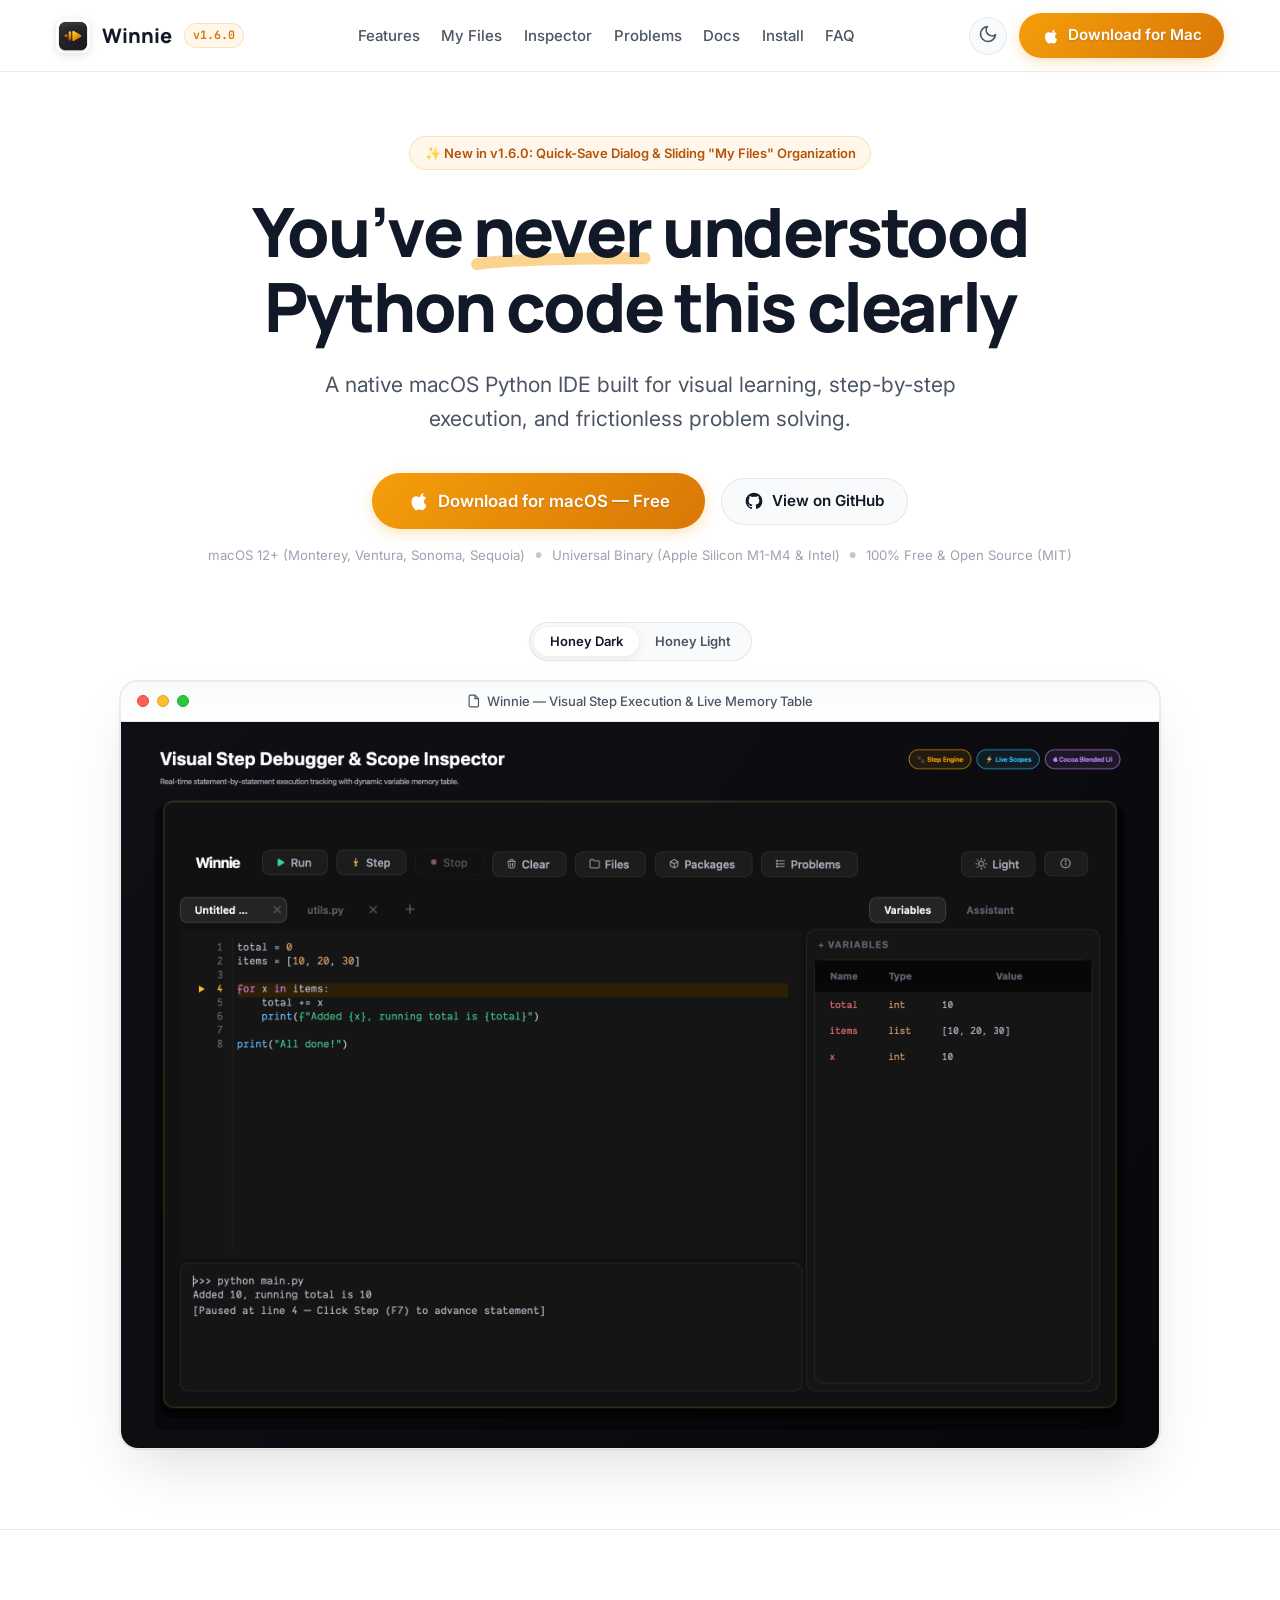
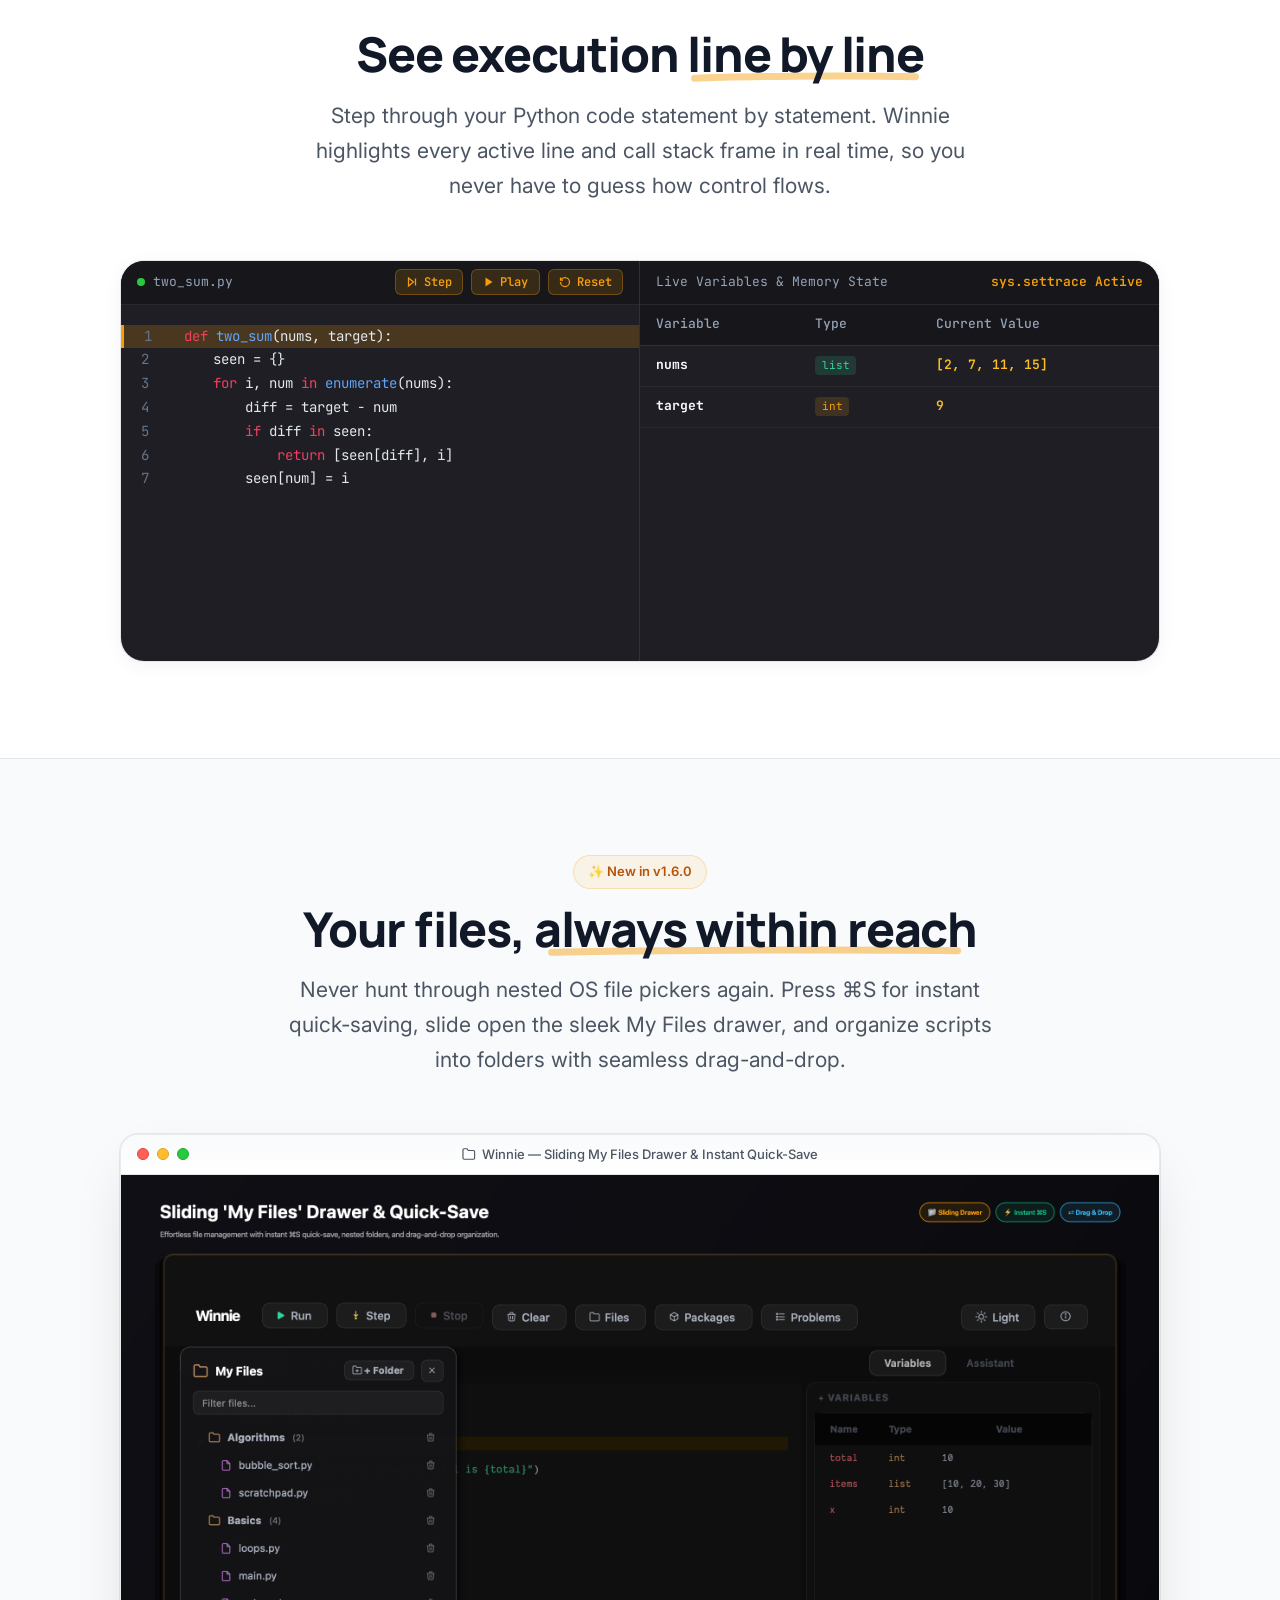
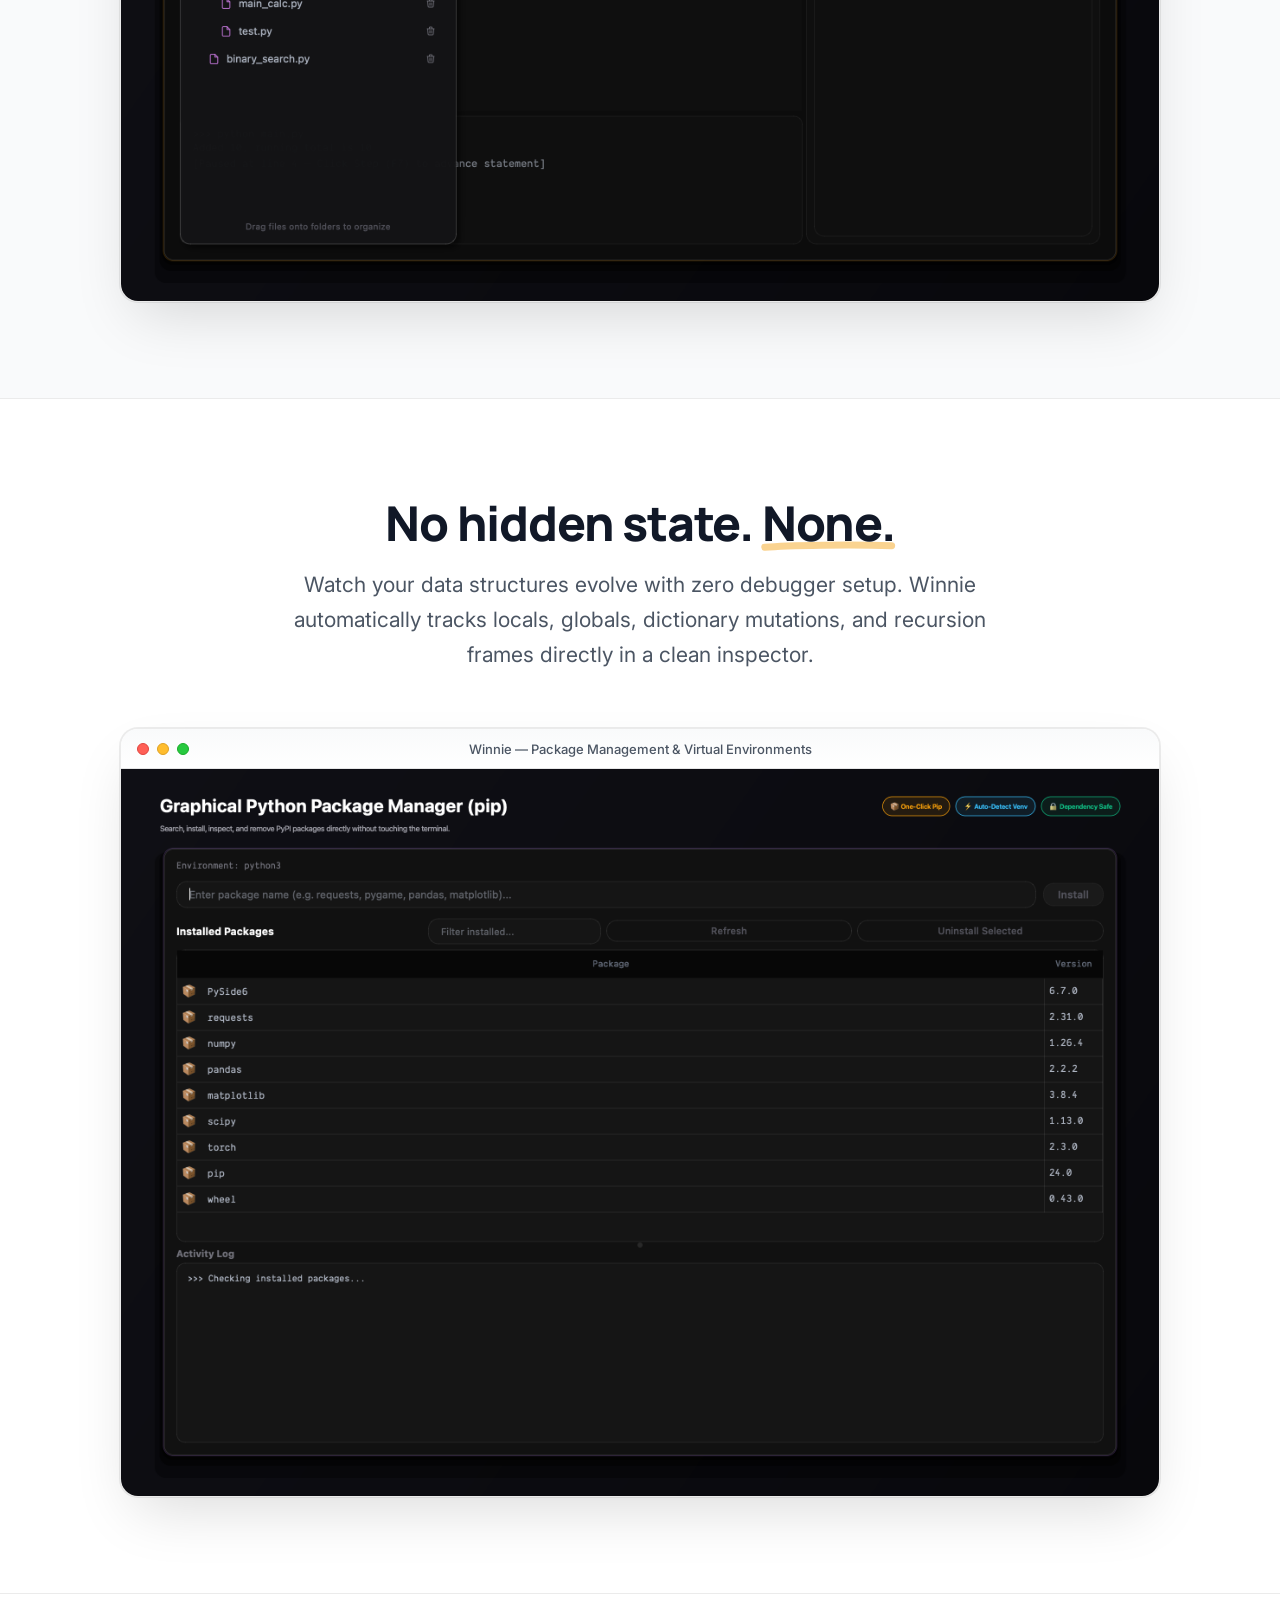
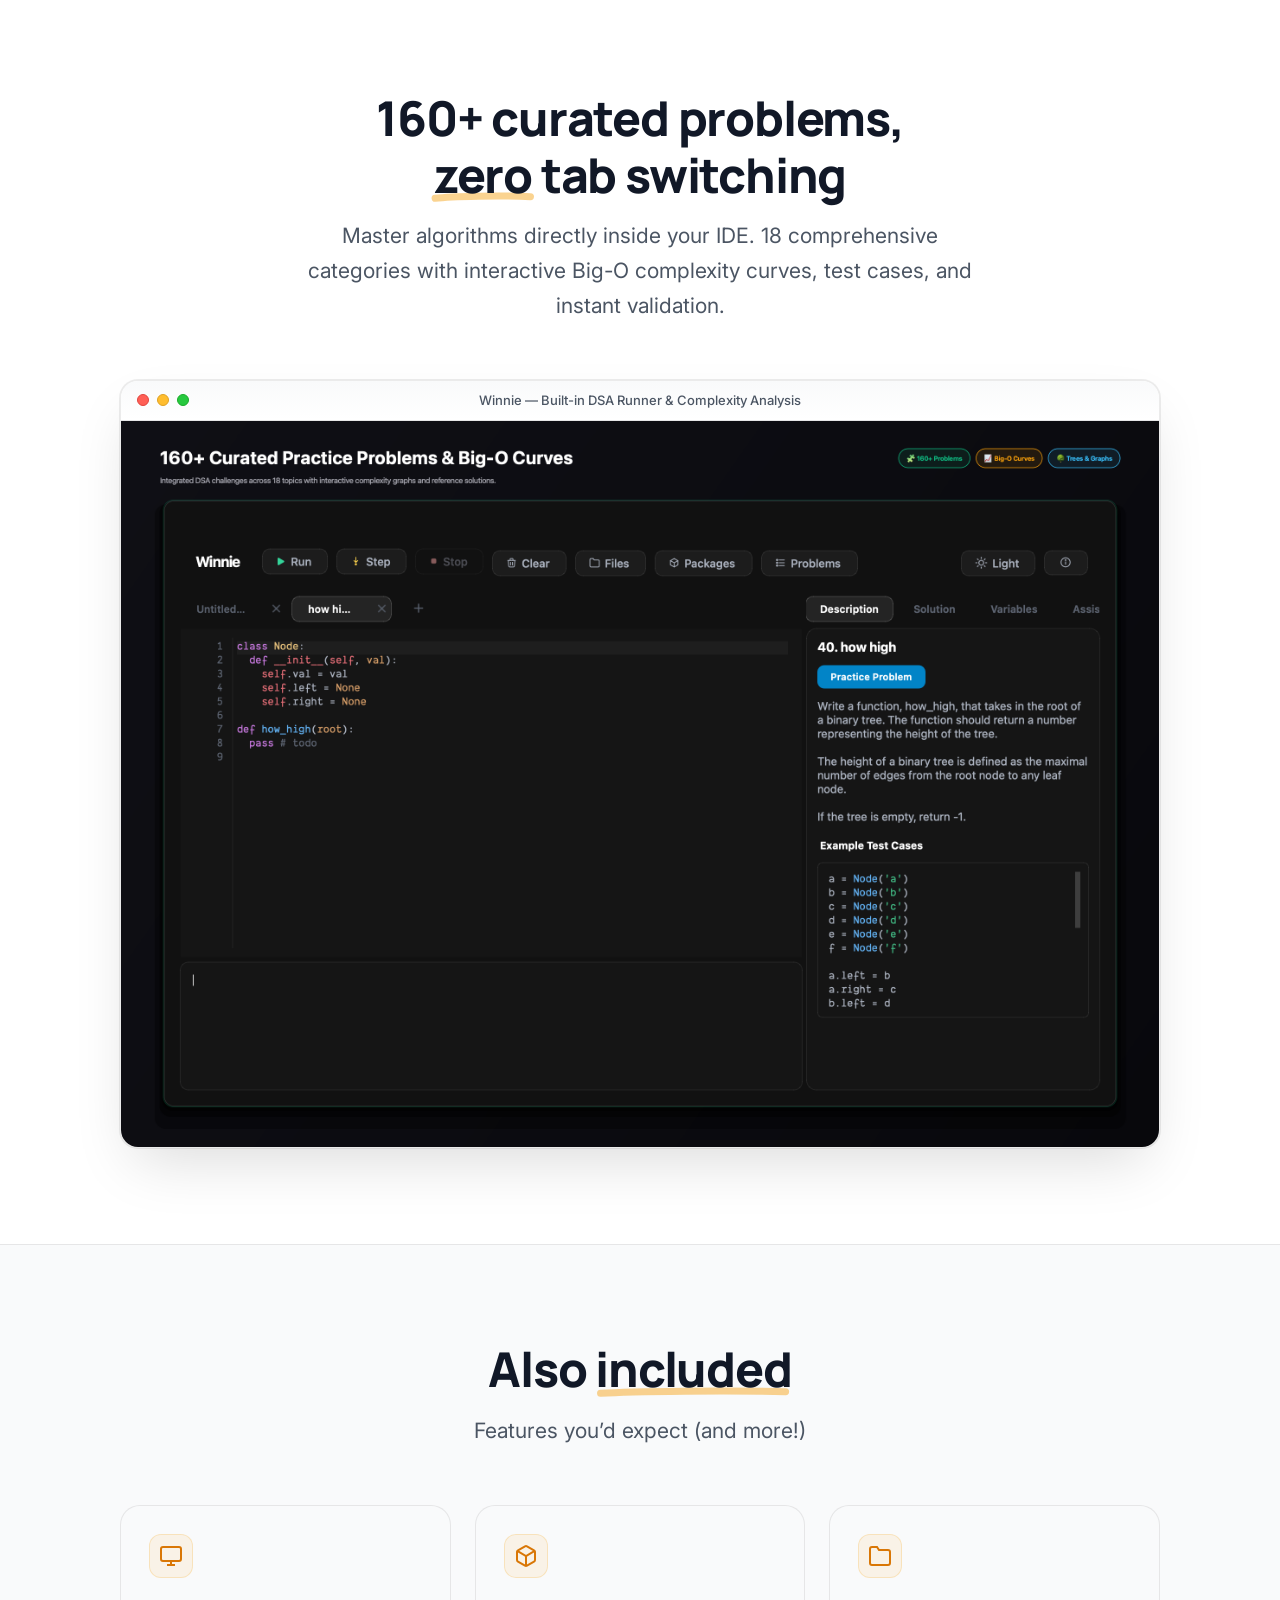
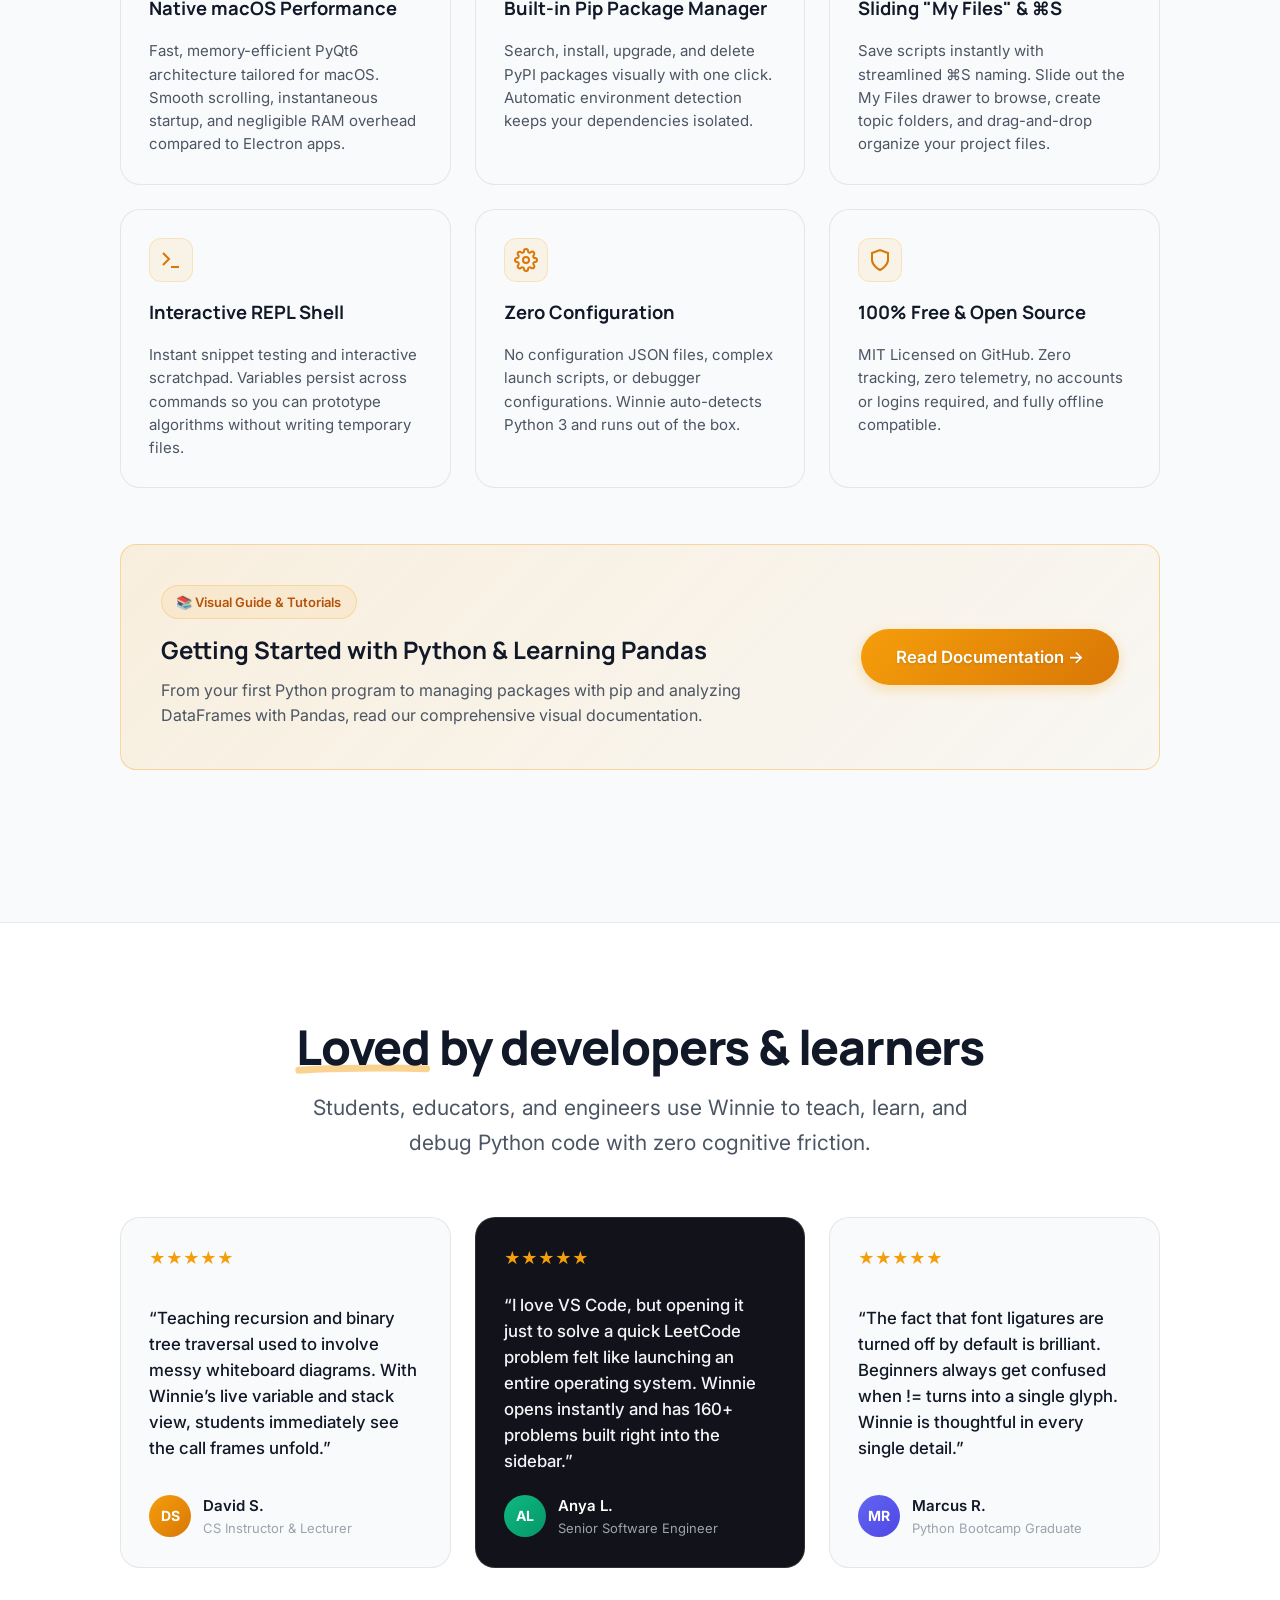
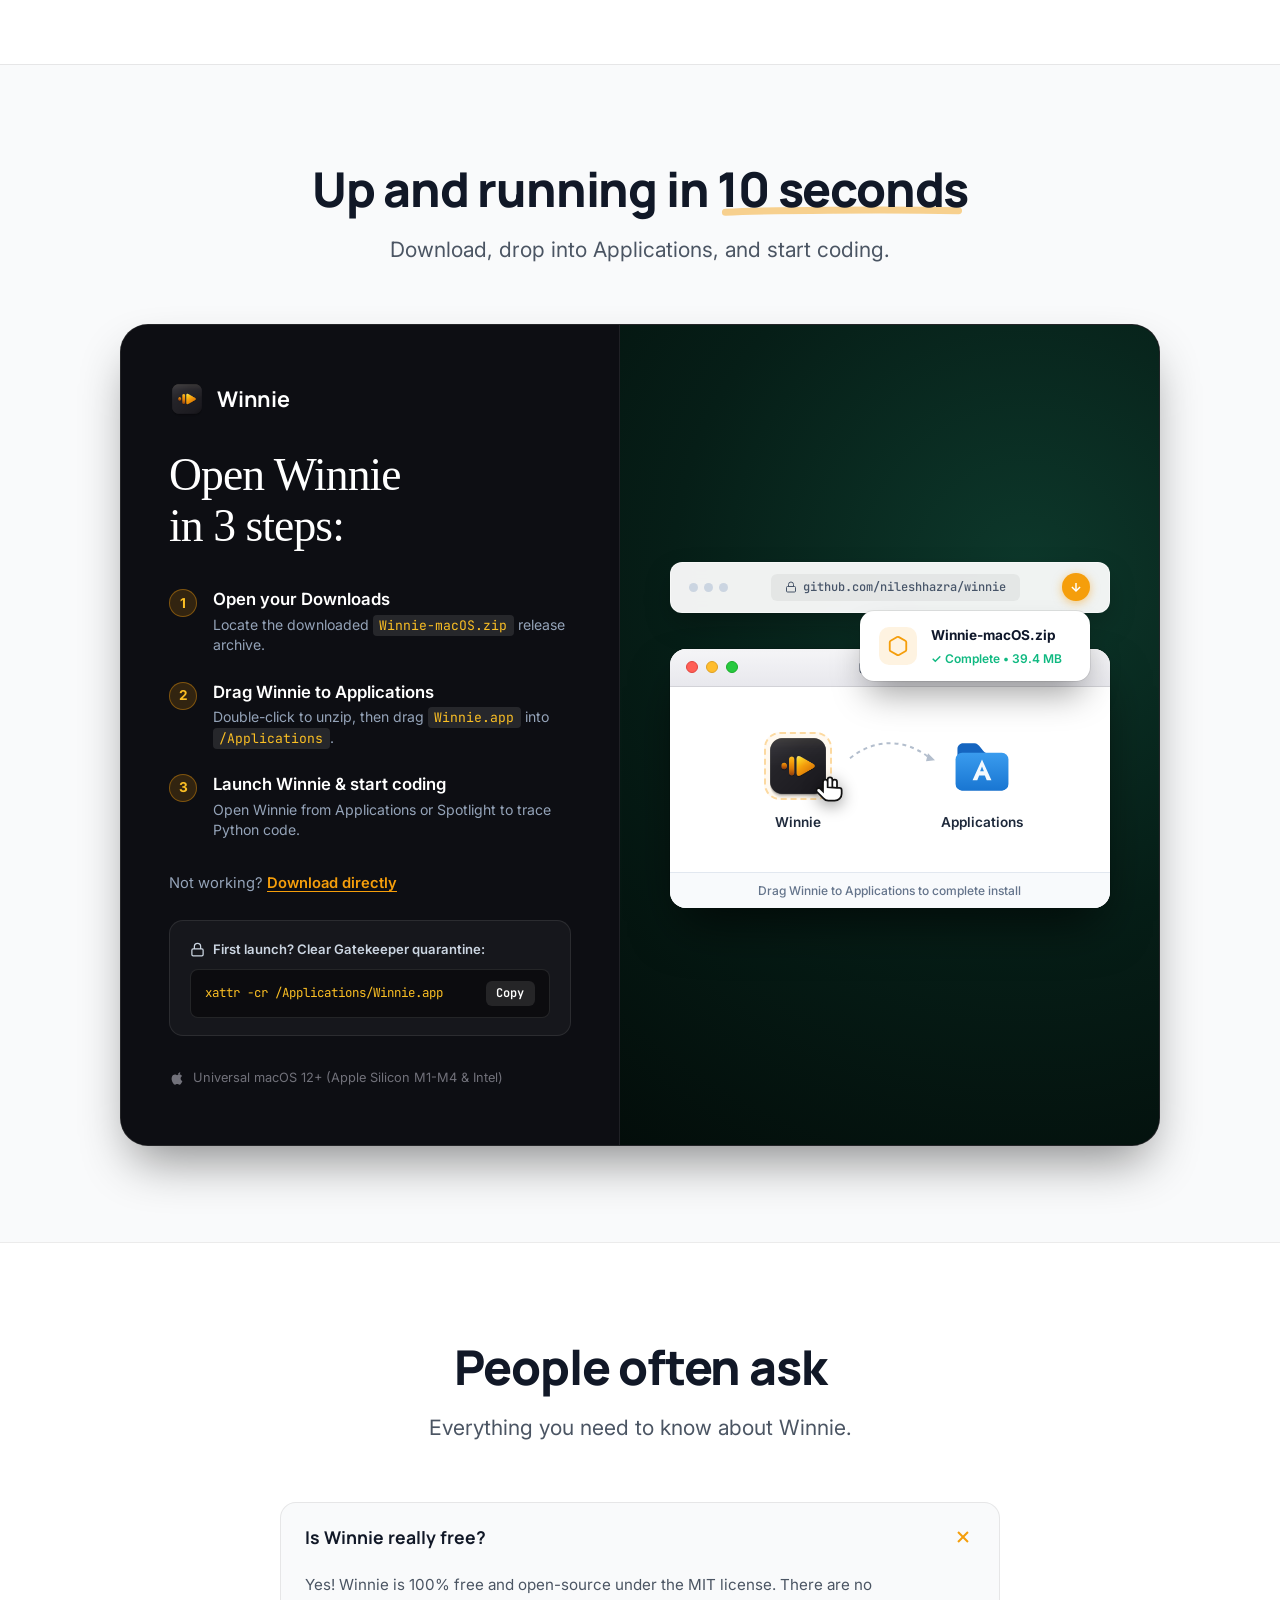
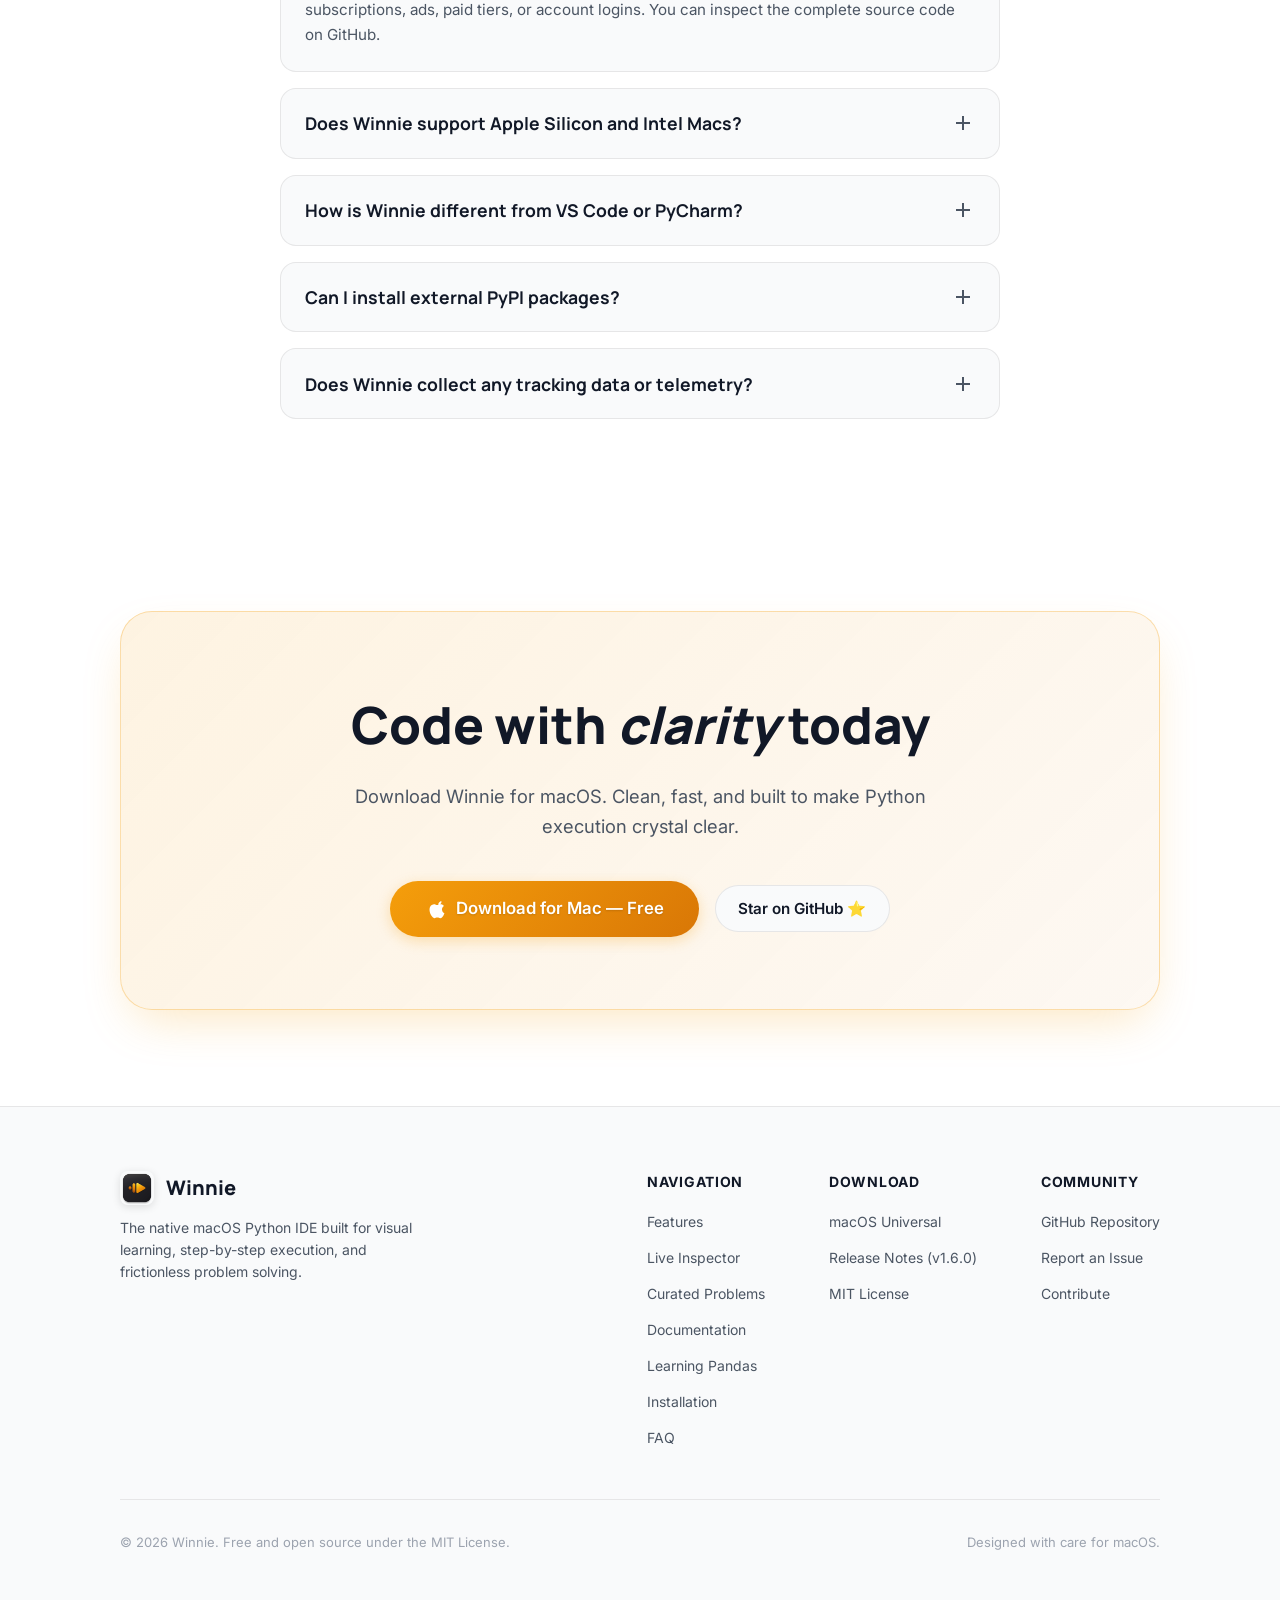
==== commit 42358354: "fix(responsive): make landing and docs fully responsive on mobile; remove emojis in docs" ====
--- a/index.html
+++ b/index.html
@@ -37,11 +37,12 @@
             </svg>
           </span>
         </button>
-        <a href="https://github.com/nileshhazra/winnie/releases/latest/download/Winnie-macOS.zip" class="button-brand" title="Download Winnie for macOS">
+        <a href="https://github.com/nileshhazra/winnie/releases/latest/download/Winnie-macOS.zip" class="button-brand nav-download-btn" title="Download Winnie for macOS">
           <svg width="18" height="18" viewBox="0 0 24 24" fill="currentColor">
             <path d="M18.71 19.5c-.83 1.24-1.71 2.45-3.05 2.47-1.34.03-1.77-.79-3.29-.79-1.53 0-2 .77-3.27.82-1.31.05-2.3-1.32-3.14-2.53C4.25 17 2.94 12.45 4.7 9.39c.87-1.52 2.43-2.48 4.12-2.51 1.28-.02 2.5.87 3.29.87.78 0 2.26-1.07 3.81-.91.65.03 2.47.26 3.64 1.98-.09.06-2.17 1.28-2.15 3.81.03 3.02 2.65 4.03 2.68 4.04-.03.07-.42 1.44-1.38 2.83M15.97 6.37c.62-.75 1.04-1.8 0.92-2.87-.9.04-1.99.6-2.63 1.35-.58.67-1.09 1.74-.95 2.78 1 .08 2.04-.51 2.66-1.26z"/>
           </svg>
-          Download for Mac
+          <span class="nav-btn-text-full">Download for Mac</span>
+          <span class="nav-btn-text-short">Download</span>
         </a>
       </div>
     </div>
--- a/styles.css
+++ b/styles.css
@@ -69,6 +69,8 @@
   scroll-behavior: smooth;
   -webkit-font-smoothing: antialiased;
   -moz-osx-font-smoothing: grayscale;
+  overflow-x: hidden;
+  max-width: 100%;
 }
 
 body {
@@ -79,6 +81,8 @@
   background-color: var(--bg-page);
   transition: background-color 0.25s ease, color 0.25s ease;
   overflow-x: hidden;
+  max-width: 100%;
+  width: 100%;
 }
 
 a {
@@ -103,22 +107,26 @@
 /* Typography matching Blip.net */
 .text-big-title {
   font-family: var(--font-family-brand);
-  font-size: clamp(2.5rem, 5.2vw, 4.25rem);
+  font-size: clamp(2rem, 6vw, 4.25rem);
   font-weight: 800;
   line-height: 1.1;
   letter-spacing: -0.035em;
   text-wrap: balance;
   color: var(--text-primary);
+  word-break: break-word;
+  overflow-wrap: break-word;
 }
 
 .text-title1 {
   font-family: var(--font-family-brand);
-  font-size: clamp(1.85rem, 3.8vw, 3rem);
+  font-size: clamp(1.65rem, 4.5vw, 3rem);
   font-weight: 800;
   line-height: 1.18;
   letter-spacing: -0.025em;
   text-wrap: balance;
   color: var(--text-primary);
+  word-break: break-word;
+  overflow-wrap: break-word;
 }
 
 .text-headline1 {
@@ -335,6 +343,10 @@
   transform: translateY(0);
 }
 
+.nav-btn-text-short {
+  display: none;
+}
+
 .button-brand-large {
   padding: 0.9rem 2.2rem;
   font-size: 1.05rem;
@@ -679,7 +691,7 @@
 /* Bento Grid ("Also included") */
 .bento-grid {
   display: grid;
-  grid-template-columns: repeat(auto-fit, minmax(300px, 1fr));
+  grid-template-columns: repeat(auto-fit, minmax(min(100%, 280px), 1fr));
   gap: 1.5rem;
 }
 
@@ -733,7 +745,7 @@
 /* Reviews / Social Proof */
 .reviews-grid {
   display: grid;
-  grid-template-columns: repeat(auto-fit, minmax(280px, 1fr));
+  grid-template-columns: repeat(auto-fit, minmax(min(100%, 280px), 1fr));
   gap: 1.5rem;
 }
 
@@ -1379,6 +1391,255 @@
   }
 }
 
+@media (max-width: 640px) {
+  .install-flow-card {
+    border-radius: 1.25rem;
+    margin-top: 1.5rem;
+  }
+
+  .install-flow-left {
+    padding: 2rem 1.25rem;
+  }
+
+  .install-flow-brand {
+    margin-bottom: 1.25rem;
+  }
+
+  .install-flow-title {
+    font-size: clamp(1.75rem, 6.5vw, 2.25rem);
+    margin-bottom: 1.5rem;
+    line-height: 1.15;
+  }
+
+  .install-flow-steps {
+    gap: 1.15rem;
+    margin-bottom: 1.5rem;
+  }
+
+  .install-flow-steps li {
+    font-size: 0.875rem;
+  }
+
+  .step-num-pill {
+    width: 26px;
+    height: 26px;
+    font-size: 0.8rem;
+  }
+
+  .gatekeeper-callout {
+    padding: 0.85rem 1rem;
+  }
+
+  .gatekeeper-callout .command-box {
+    flex-direction: column;
+    align-items: stretch;
+    gap: 0.5rem;
+    padding: 0.65rem 0.75rem;
+  }
+
+  .gatekeeper-callout .command-box code {
+    white-space: normal;
+    word-break: break-all;
+    font-size: 0.75rem;
+    text-align: center;
+  }
+
+  .gatekeeper-callout .copy-btn {
+    width: 100%;
+    text-align: center;
+    padding: 0.45rem;
+    font-size: 0.75rem;
+  }
+
+  .install-flow-right {
+    padding: 2.25rem 1rem;
+    gap: 1.5rem;
+    min-height: auto;
+  }
+
+  .mockup-browser-header {
+    max-width: 100%;
+    padding: 0.5rem 0.75rem;
+  }
+
+  .mockup-browser-url {
+    max-width: 150px;
+    overflow: hidden;
+    text-overflow: ellipsis;
+    white-space: nowrap;
+    font-size: 0.7rem;
+  }
+
+  .download-popover {
+    position: absolute;
+    top: calc(100% + 8px);
+    right: 0;
+    left: 0;
+    min-width: 0;
+    padding: 0.65rem 0.75rem;
+    gap: 0.65rem;
+  }
+
+  .dl-file-icon {
+    width: 32px;
+    height: 32px;
+  }
+
+  .dl-file-name {
+    font-size: 0.8rem;
+  }
+
+  .dl-file-status {
+    font-size: 0.7rem;
+  }
+
+  .finder-window {
+    max-width: 100%;
+    border-radius: 12px;
+  }
+
+  .finder-titlebar {
+    height: 34px;
+    padding: 0 0.75rem;
+  }
+
+  .finder-title {
+    font-size: 0.75rem;
+  }
+
+  .finder-body {
+    padding: 1.75rem 0.75rem 1.25rem;
+    min-height: 150px;
+  }
+
+  .finder-app-slot,
+  .finder-target-slot {
+    width: 65px;
+    gap: 0.45rem;
+  }
+
+  .finder-item-label {
+    font-size: 0.75rem;
+  }
+
+  .app-icon-ghost {
+    width: 52px;
+    height: 52px;
+    border-radius: 12px;
+  }
+
+  .animated-drag-item {
+    width: 52px;
+    height: 52px;
+    animation: macDragAndDropMobile 5s infinite cubic-bezier(0.25, 1, 0.5, 1);
+  }
+
+  .finder-app-icon {
+    width: 52px;
+    height: 52px;
+    border-radius: 12px;
+  }
+
+  .app-drag-hand {
+    bottom: -6px;
+    right: -8px;
+    animation: handMotionMobile 5s infinite cubic-bezier(0.25, 1, 0.5, 1);
+  }
+
+  .app-drag-hand svg {
+    width: 22px;
+    height: 22px;
+  }
+
+  .drag-guide-arrow svg {
+    width: 60px;
+    height: 30px;
+  }
+
+  .applications-folder-icon {
+    width: 52px;
+    height: 52px;
+  }
+
+  .applications-folder-icon svg {
+    width: 52px;
+    height: 52px;
+  }
+
+  .finder-statusbar {
+    padding: 0.4rem 0.75rem;
+    font-size: 0.7rem;
+  }
+}
+
+@keyframes macDragAndDropMobile {
+  0%, 8% {
+    transform: translate(0, 0) scale(1);
+    opacity: 1;
+    filter: drop-shadow(0 4px 6px rgba(0, 0, 0, 0.15));
+  }
+  16% {
+    transform: translate(0, -6px) scale(1.06);
+    opacity: 1;
+    filter: drop-shadow(0 12px 18px rgba(0, 0, 0, 0.35));
+  }
+  50% {
+    transform: translate(118px, -6px) scale(1.06);
+    opacity: 1;
+    filter: drop-shadow(0 12px 18px rgba(0, 0, 0, 0.35));
+  }
+  58% {
+    transform: translate(118px, 0px) scale(1.02);
+    opacity: 1;
+    filter: drop-shadow(0 6px 10px rgba(0, 0, 0, 0.25));
+  }
+  66% {
+    transform: translate(118px, 6px) scale(0.85);
+    opacity: 0;
+    filter: drop-shadow(0 2px 4px rgba(0, 0, 0, 0.1));
+  }
+  92% {
+    transform: translate(0, 0) scale(0.9);
+    opacity: 0;
+  }
+  100% {
+    transform: translate(0, 0) scale(1);
+    opacity: 1;
+    filter: drop-shadow(0 4px 6px rgba(0, 0, 0, 0.15));
+  }
+}
+
+@keyframes handMotionMobile {
+  0%, 6% {
+    transform: translate(0, 0) scale(1);
+    opacity: 0.95;
+  }
+  14% {
+    transform: translate(-2px, -2px) scale(0.92);
+    opacity: 1;
+  }
+  50% {
+    transform: translate(-2px, -2px) scale(0.92);
+    opacity: 1;
+  }
+  58% {
+    transform: translate(0, 0) scale(1);
+    opacity: 1;
+  }
+  68% {
+    transform: translate(0, -6px) scale(1.05);
+    opacity: 0.7;
+  }
+  78%, 94% {
+    transform: translate(0, 0) scale(1);
+    opacity: 0;
+  }
+  100% {
+    transform: translate(0, 0) scale(1);
+    opacity: 0.95;
+  }
+}
+
 .install-steps {
   display: flex;
   flex-direction: column;
@@ -1852,6 +2113,20 @@
   color: var(--color-brand);
 }
 
+/* Inline Code */
+code {
+  font-family: var(--font-family-mono);
+  font-size: 0.875em;
+  word-break: break-word;
+  overflow-wrap: break-word;
+}
+
+.docs-code-body pre code {
+  word-break: normal;
+  overflow-wrap: normal;
+  white-space: pre;
+}
+
 /* Code Blocks with CodeSandbox Black theme colors */
 .docs-code-container {
   margin: 1.5rem 0;
@@ -1935,7 +2210,7 @@
 /* Feature Step Cards */
 .step-cards-grid {
   display: grid;
-  grid-template-columns: repeat(auto-fit, minmax(280px, 1fr));
+  grid-template-columns: repeat(auto-fit, minmax(min(100%, 260px), 1fr));
   gap: 1.25rem;
   margin: 1.5rem 0;
 }
@@ -2073,7 +2348,7 @@
   max-width: 600px;
 }
 
-/* Responsive adjustments for Docs */
+/* Responsive adjustments for Docs & Global Mobile */
 @media (max-width: 960px) {
   .docs-sidebar {
     position: static;
@@ -2084,3 +2359,269 @@
     padding-bottom: 1.5rem;
   }
 }
+
+@media (max-width: 640px) {
+  /* Header & Navigation */
+  header.site-header {
+    height: 3.75rem;
+  }
+
+  header.site-header .nav-container {
+    padding: 0 1rem;
+    gap: 0.5rem;
+  }
+
+  .brand-logo {
+    gap: 0.5rem;
+    font-size: 1.15rem;
+  }
+
+  .brand-logo img {
+    width: 28px;
+    height: 28px;
+  }
+
+  .brand-badge {
+    display: none;
+  }
+
+  .nav-actions {
+    gap: 0.45rem;
+  }
+
+  .theme-toggle-btn {
+    width: 34px;
+    height: 34px;
+  }
+
+  .button-brand.nav-download-btn {
+    padding: 0.45rem 0.85rem;
+    font-size: 0.8125rem;
+    gap: 0.35rem;
+  }
+
+  .nav-btn-text-full {
+    display: none;
+  }
+
+  .nav-btn-text-short {
+    display: inline;
+  }
+
+  /* Hero Section */
+  .hero-section {
+    padding-top: 5rem;
+  }
+
+  .hero-badge-pill {
+    font-size: 0.75rem;
+    padding: 0.35rem 0.75rem;
+    line-height: 1.35;
+    max-width: 100%;
+    margin-bottom: 1.25rem;
+  }
+
+  .hero-buttons {
+    flex-direction: column;
+    width: 100%;
+    gap: 0.75rem;
+  }
+
+  .hero-buttons .button-brand,
+  .hero-buttons .button-secondary {
+    width: 100%;
+    justify-content: center;
+    padding: 0.75rem 1.25rem;
+    font-size: 0.95rem;
+    box-sizing: border-box;
+  }
+
+  .hero-subnotes {
+    font-size: 0.75rem;
+    gap: 0.35rem;
+  }
+
+  .hero-subnotes span.dot {
+    display: none;
+  }
+
+  .hero-subnotes span {
+    display: block;
+    width: 100%;
+    text-align: center;
+  }
+
+  .showcase-window-container {
+    margin-top: 2rem;
+  }
+
+  .window-title {
+    display: none;
+  }
+
+  .page-wrap,
+  .text-wrap {
+    padding-left: 1rem;
+    padding-right: 1rem;
+  }
+
+  .lockup {
+    margin-bottom: 2.25rem;
+  }
+
+  .feature-section {
+    padding: 3.5rem 0;
+  }
+
+  .bento-grid,
+  .reviews-grid,
+  .step-cards-grid {
+    grid-template-columns: 1fr;
+    gap: 1.15rem;
+  }
+
+  .bento-card,
+  .review-card,
+  .step-card {
+    padding: 1.35rem 1.15rem;
+  }
+
+  .cta-banner {
+    padding: 2.5rem 1.25rem;
+    border-radius: 1.25rem;
+  }
+
+  .cta-banner p {
+    font-size: 1rem;
+  }
+
+  .footer-grid {
+    flex-direction: column;
+    gap: 2rem;
+  }
+
+  .footer-columns {
+    flex-direction: column;
+    gap: 2rem;
+  }
+
+  /* Stepper on mobile */
+  .stepper-header {
+    padding: 0 0.75rem;
+    font-size: 0.75rem;
+  }
+
+  .stepper-controls {
+    gap: 0.35rem;
+  }
+
+  .stepper-btn {
+    padding: 0.2rem 0.5rem;
+    font-size: 0.7rem;
+  }
+
+  .code-line {
+    padding: 0 0.75rem;
+    font-size: 0.8125rem;
+  }
+
+  .line-num {
+    width: 1.75rem;
+  }
+
+  /* Docs Page Mobile */
+  .docs-hero {
+    padding: 5.5rem 0 2rem;
+  }
+
+  .docs-title {
+    font-size: clamp(1.75rem, 6.5vw, 2.25rem);
+    word-break: break-word;
+  }
+
+  .docs-subtitle {
+    font-size: 0.95rem;
+    line-height: 1.5;
+  }
+
+  .docs-layout-wrap {
+    padding: 1.5rem 0 4rem;
+  }
+
+  .docs-section h2 {
+    font-size: clamp(1.4rem, 5vw, 1.75rem);
+    word-break: break-word;
+  }
+
+  .docs-code-container {
+    border-radius: 10px;
+    margin: 1.25rem 0;
+  }
+
+  .docs-code-header {
+    padding: 0.5rem 0.75rem;
+    font-size: 0.7rem;
+  }
+
+  .docs-code-body {
+    padding: 1rem 0.75rem;
+    font-size: 0.8125rem;
+  }
+
+  .callout {
+    padding: 1rem;
+    border-radius: 10px;
+    gap: 0.75rem;
+  }
+
+  .walkthrough-box {
+    padding: 1.25rem 1rem;
+    border-radius: 12px;
+  }
+
+  .docs-cta-banner {
+    padding: 1.75rem 1.25rem;
+    border-radius: 14px;
+    flex-direction: column;
+    align-items: flex-start;
+  }
+
+  .docs-cta-banner .button-brand {
+    width: 100%;
+    justify-content: center;
+  }
+}
+
+/* Ensure code bodies, tables, and grid items shrink safely */
+.docs-layout-wrap,
+.docs-content {
+  min-width: 0;
+  max-width: 100%;
+}
+
+.docs-code-body {
+  max-width: 100%;
+  overflow-x: auto;
+  -webkit-overflow-scrolling: touch;
+}
+
+.table-container {
+  width: 100%;
+  max-width: 100%;
+  overflow-x: auto;
+  -webkit-overflow-scrolling: touch;
+  margin: 1.5rem 0;
+  border-radius: 10px;
+  border: 1px solid var(--border-card);
+}
+
+.table-container .shortcut-table {
+  margin: 0;
+  width: 100%;
+  border-collapse: collapse;
+}
+
+.shortcut-table th,
+.shortcut-table td {
+  white-space: nowrap;
+}
